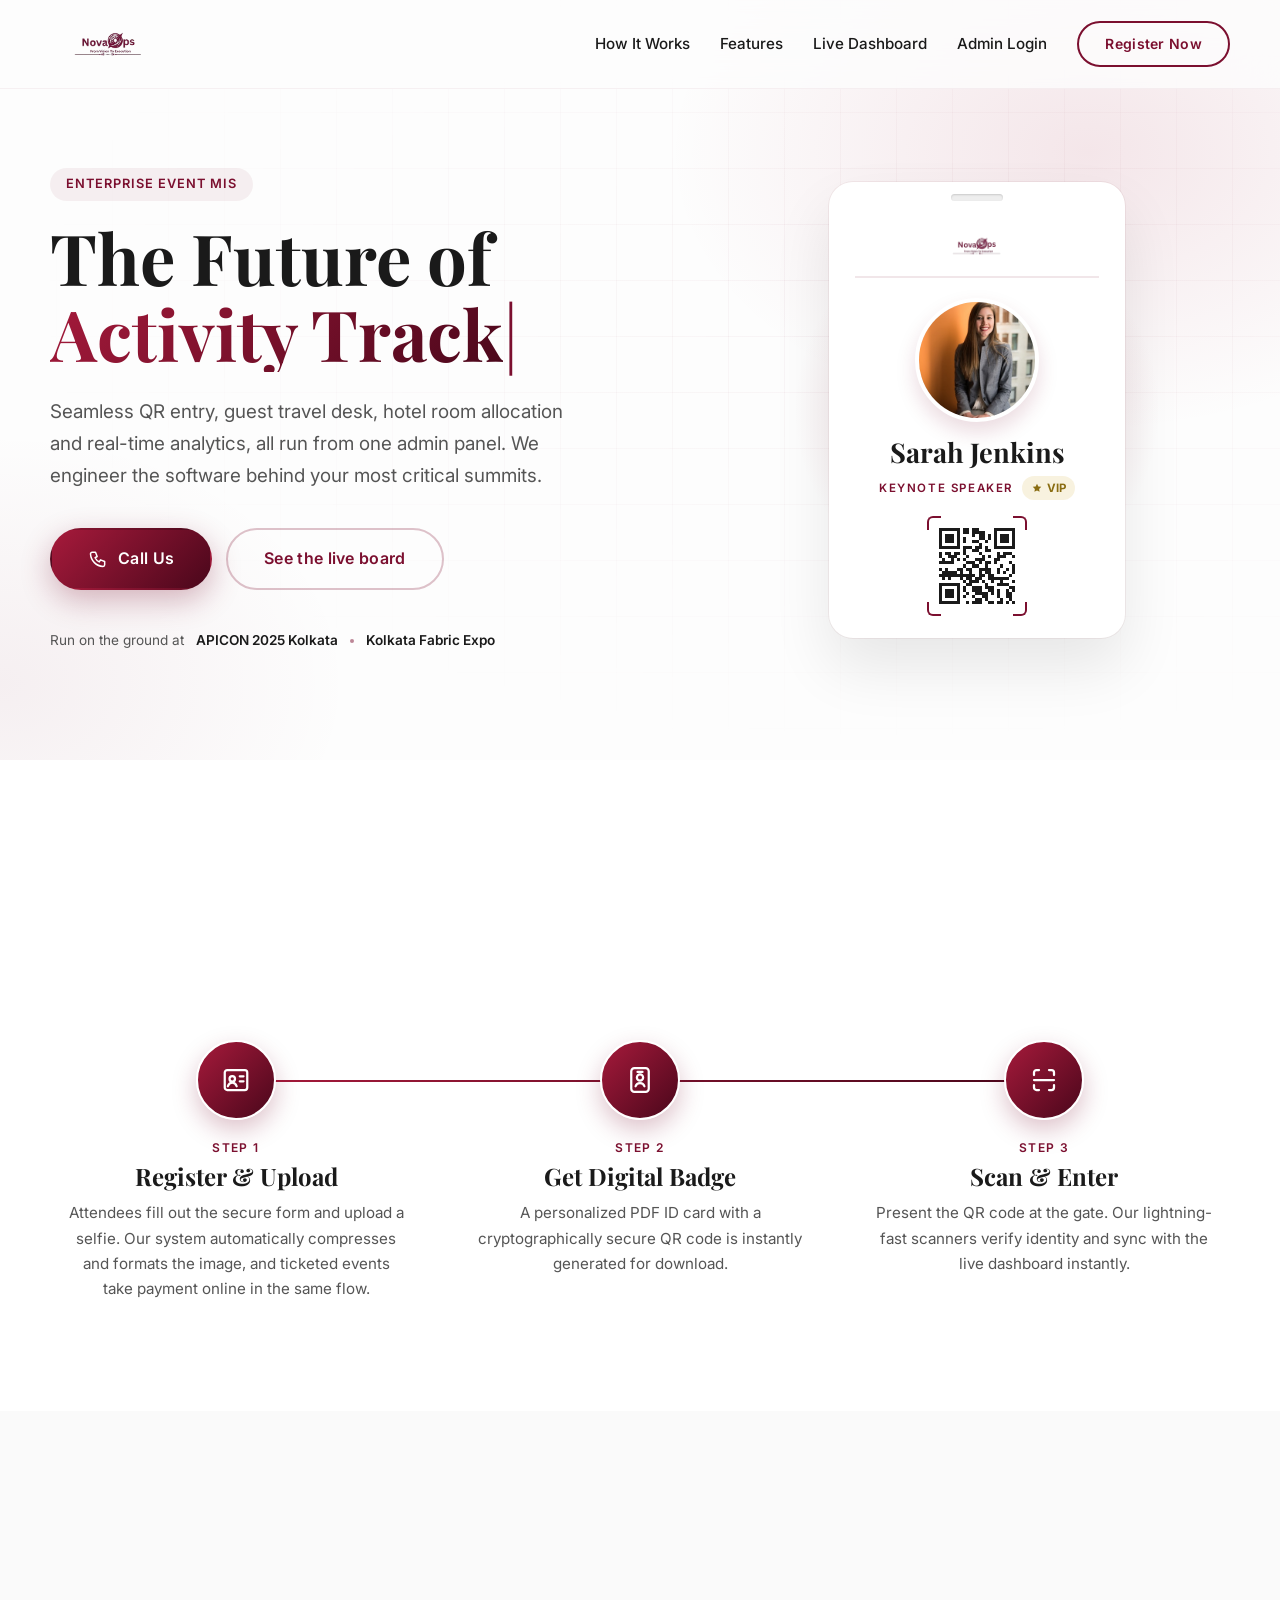
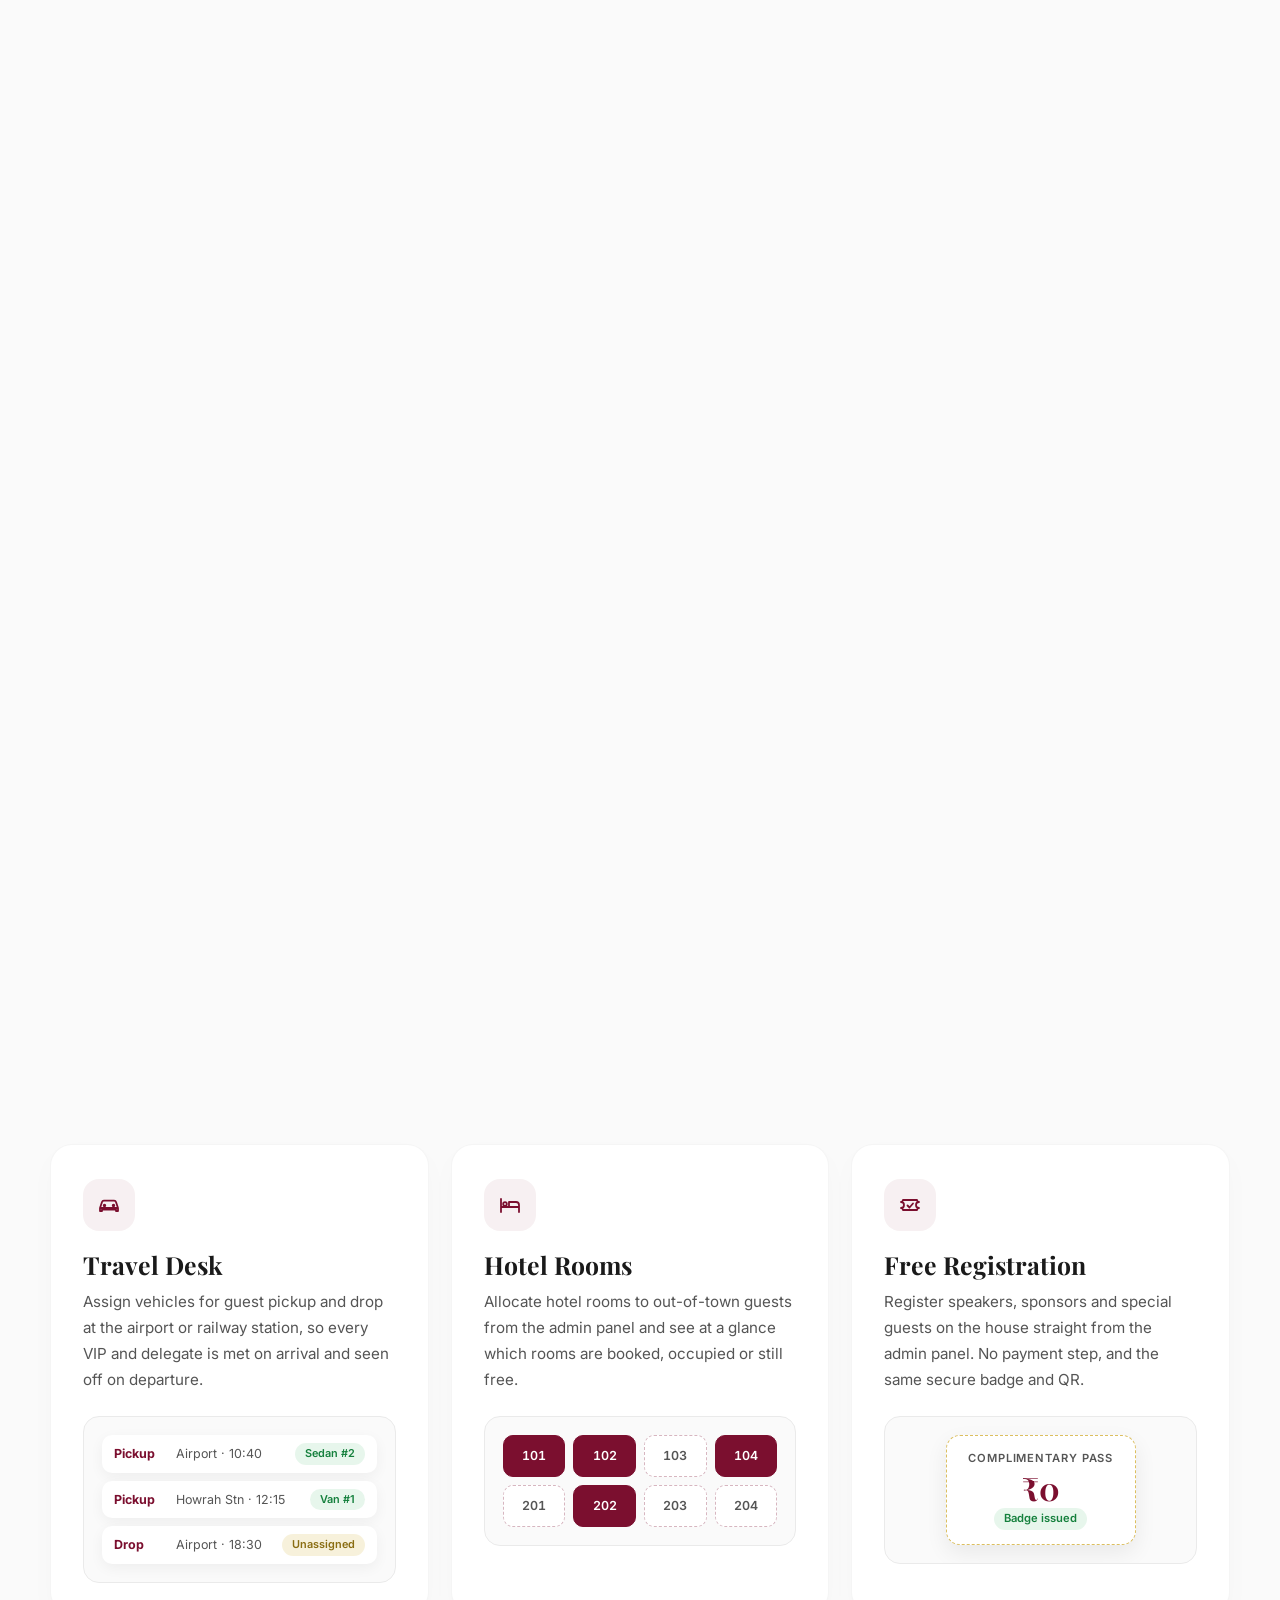
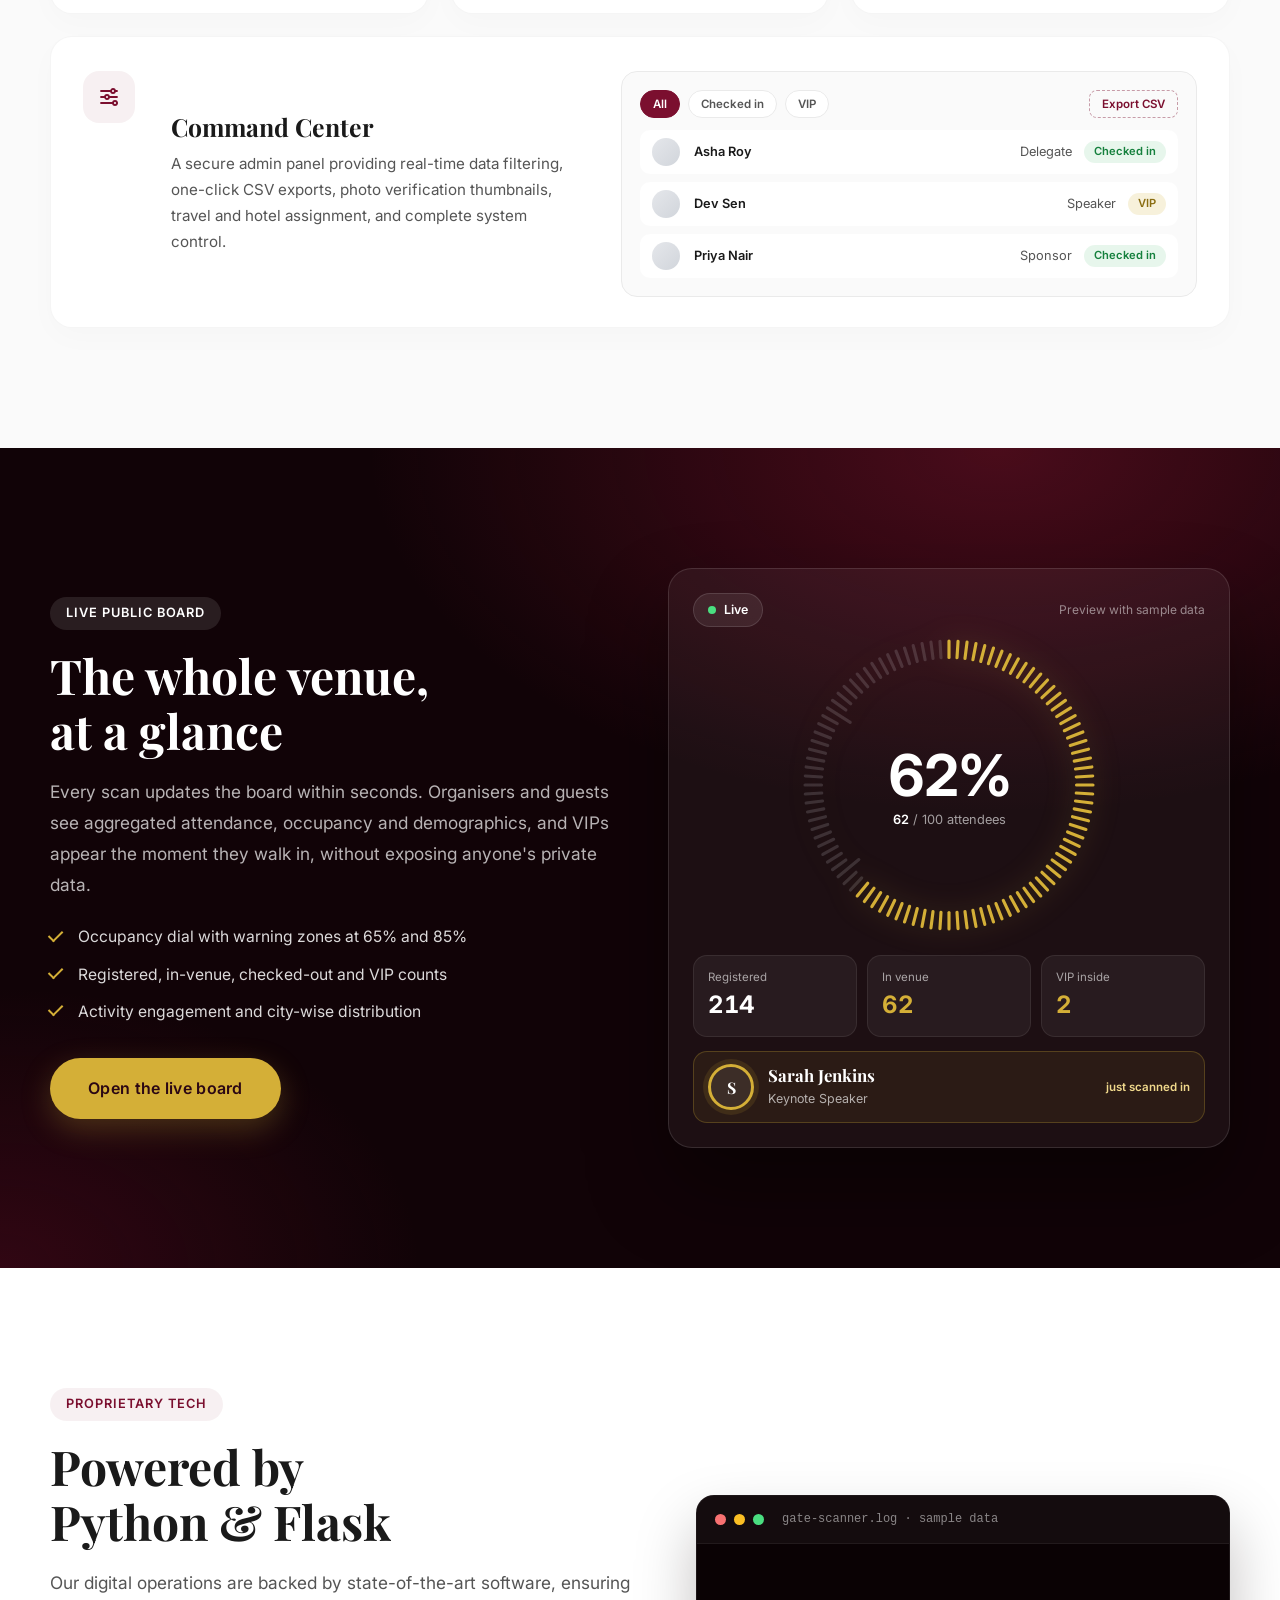
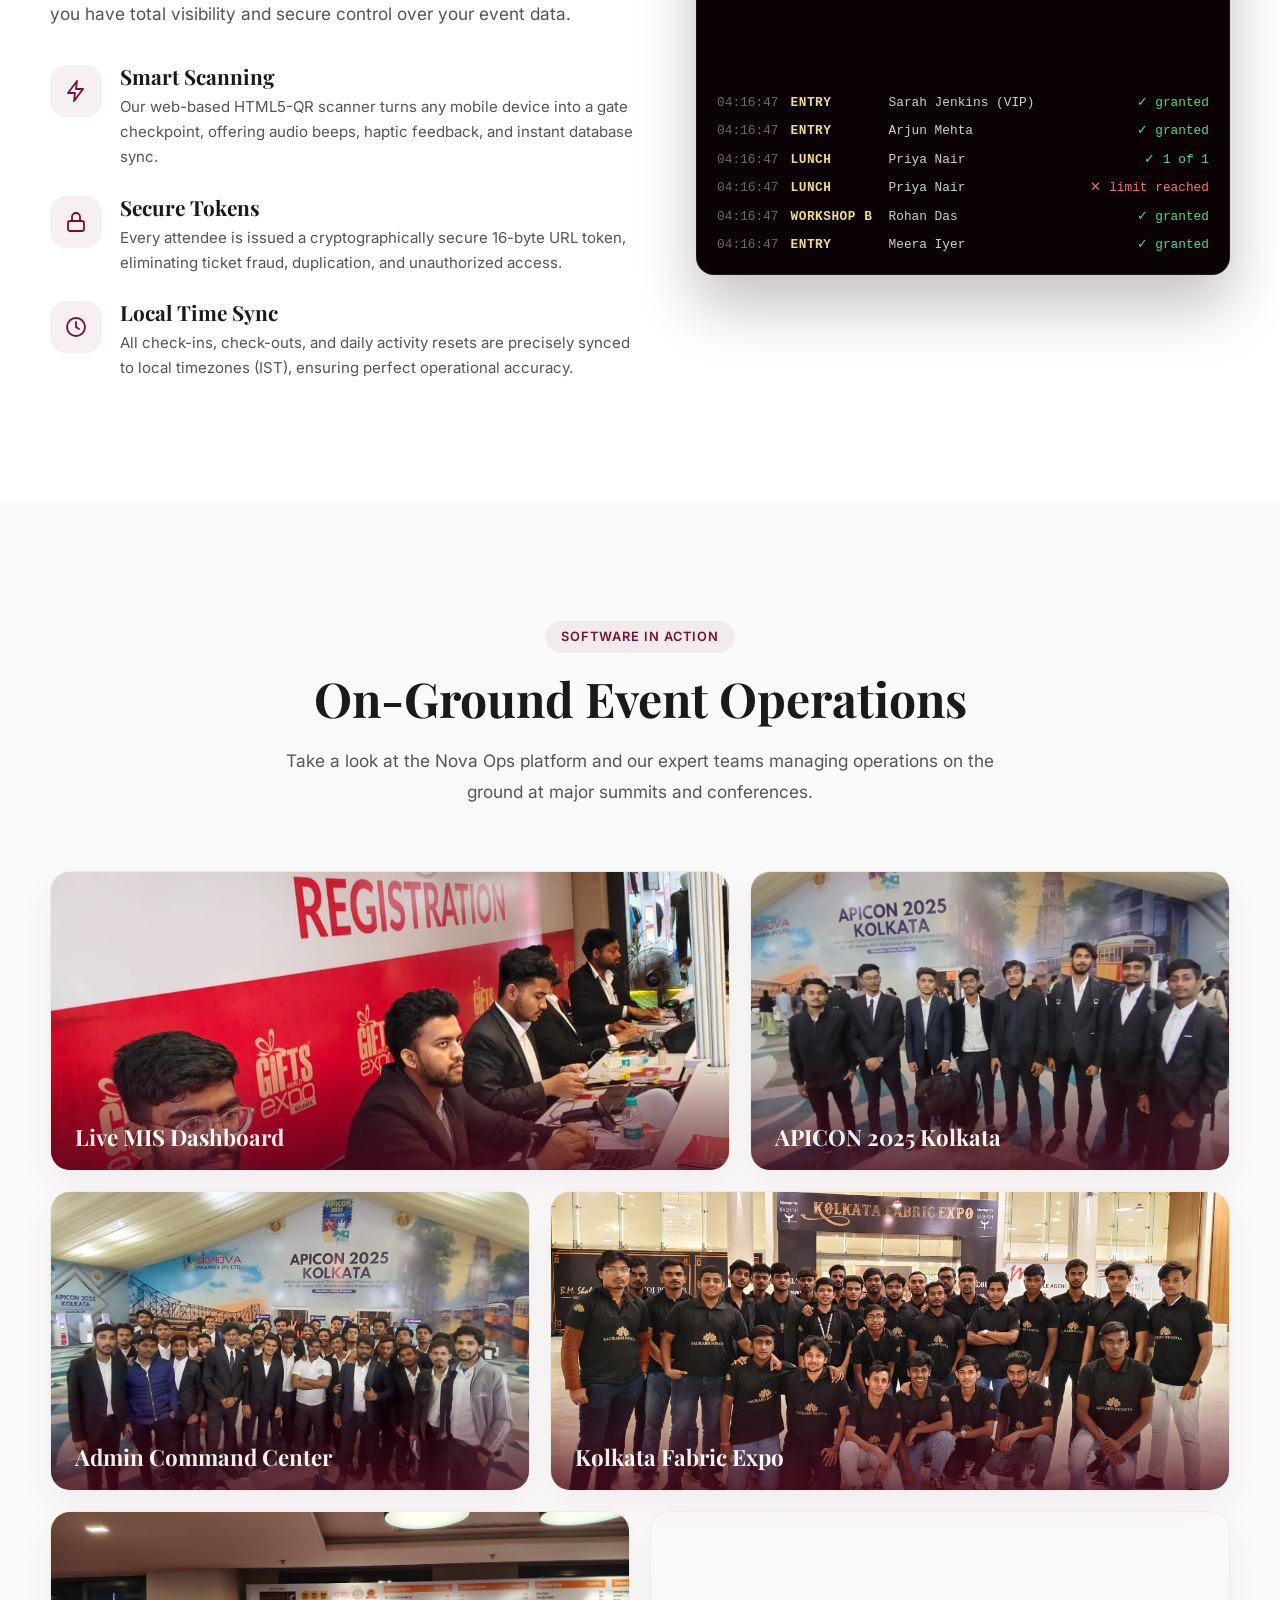
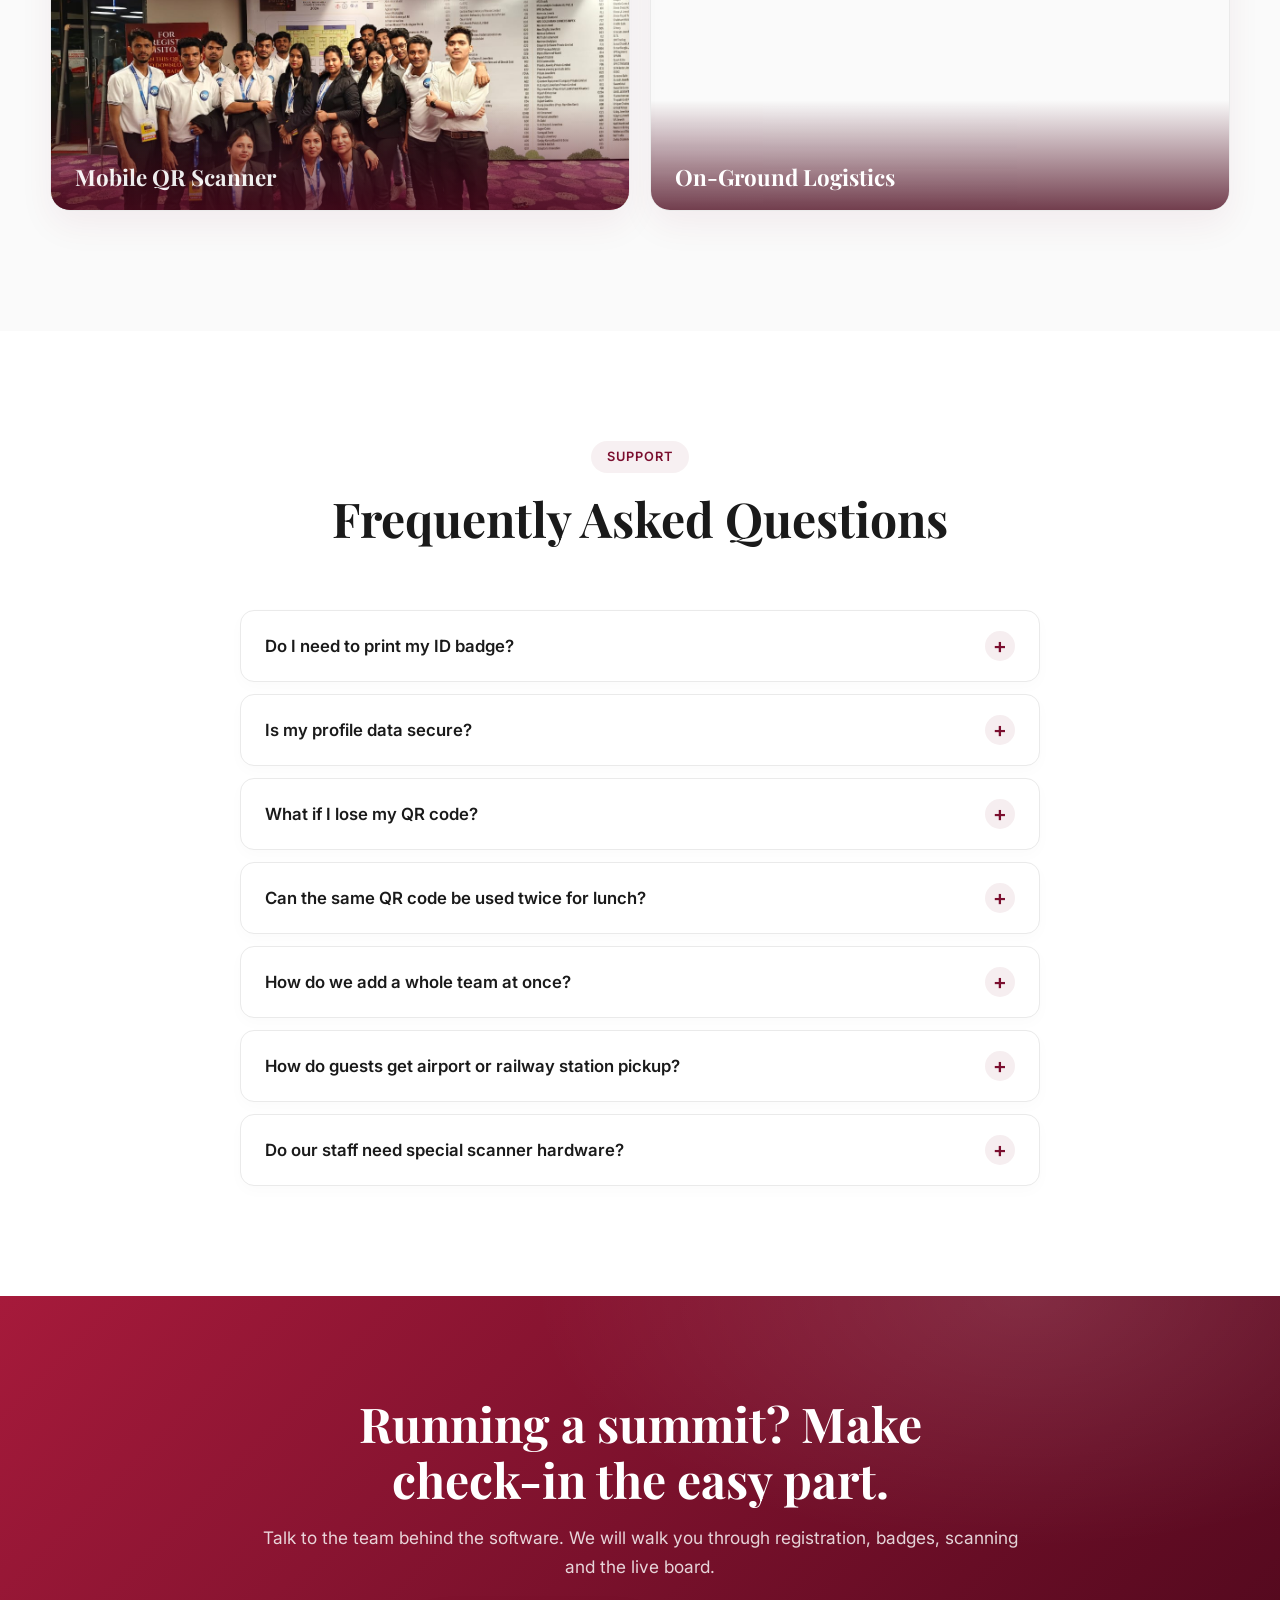
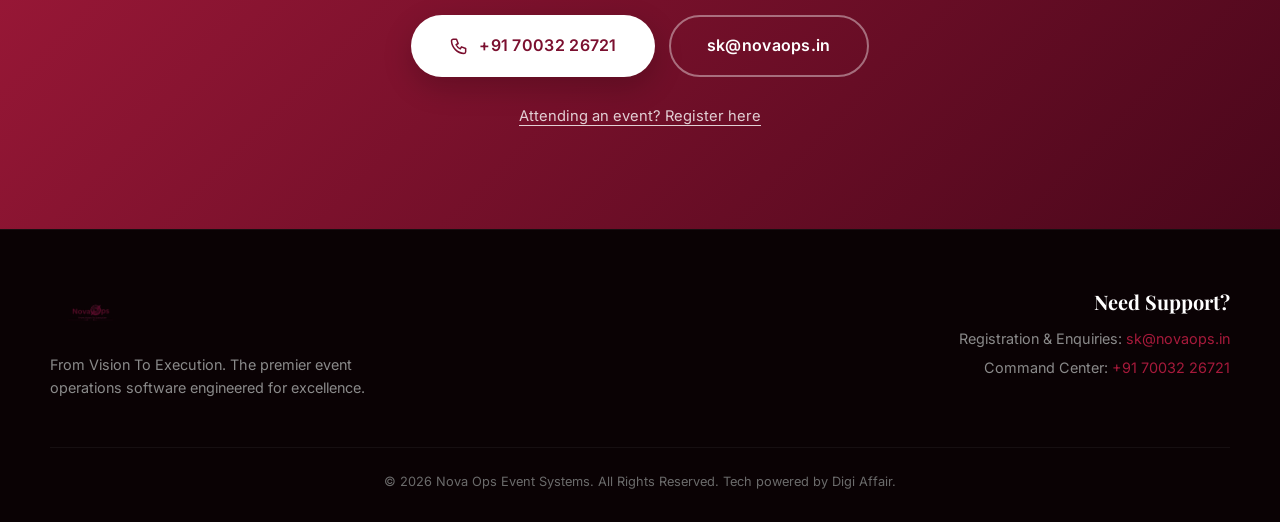
==== index.html @ 0230bcb5 "Update fmt.Println message from 'Hello' to 'Goodbye'" ====
<!DOCTYPE html>
<html lang="en-IN">
<head>
  <meta charset="UTF-8" />
  <meta name="viewport" content="width=device-width, initial-scale=1.0"/>
  <meta name="theme-color" content="#7b0f2f"/>

  <title>Nova Ops | Event Management Software &amp; QR Check-In, India</title>
  <meta name="description" content="Nova Ops is event management software with QR check-in, digital badges, travel desk, hotel room allocation and a live attendance dashboard. Built in Kolkata.">
  <meta name="keywords" content="event management software India, QR code check-in, event registration software, event MIS, event badge generator, event travel desk, hotel room allocation, Kolkata event technology">
  <meta name="author" content="Sk Alauddin">
  <meta name="robots" content="index, follow, max-image-preview:large, max-snippet:-1">
  <link rel="canonical" href="https://novaops.in/" />
  <link rel="alternate" hreflang="en-IN" href="https://novaops.in/" />
  <link rel="alternate" hreflang="x-default" href="https://novaops.in/" />

  <meta property="og:type" content="website">
  <meta property="og:url" content="https://novaops.in/">
  <meta property="og:title" content="Nova Ops | Event Management Software &amp; QR Check-In">
  <meta property="og:description" content="QR check-in, digital badges, travel desk, hotel rooming and a live attendance board, all from one admin panel.">
  <meta property="og:image" content="https://novaops.in/assets/novaops.jpg">
  <meta property="og:image:width" content="1000">
  <meta property="og:image:height" content="546">
  <meta property="og:image:alt" content="Nova Ops logo with the tagline From Vision To Execution">
  <meta property="og:site_name" content="Nova Ops">
  <meta property="og:locale" content="en_IN">
  <meta name="twitter:card" content="summary_large_image">
  <meta name="twitter:title" content="Nova Ops | Event Management Software &amp; QR Check-In">
  <meta name="twitter:description" content="QR check-in, digital badges, travel desk, hotel rooming and a live attendance board.">
  <meta name="twitter:image" content="https://novaops.in/assets/novaops.jpg">

  <script type="application/ld+json">
  {
    "@context": "https://schema.org",
    "@graph": [
      {
        "@type": "Organization",
        "@id": "https://novaops.in/#org",
        "name": "Nova Ops",
        "legalName": "Nova Ops Event Systems",
        "url": "https://novaops.in/",
        "logo": "https://novaops.in/assets/novaops.jpg",
        "email": "sk@novaops.in",
        "contactPoint": {
          "@type": "ContactPoint",
          "email": "sk@novaops.in",
          "telephone": "+91-70032-26721",
          "contactType": "customer support",
          "areaServed": "IN",
          "availableLanguage": [
            "en"
          ]
        },
        "address": {
          "@type": "PostalAddress",
          "addressLocality": "Kolkata",
          "addressRegion": "West Bengal",
          "addressCountry": "IN"
        },
        "parentOrganization": {
          "@type": "Organization",
          "name": "Digi Affair"
        }
      },
      {
        "@type": "WebSite",
        "@id": "https://novaops.in/#website",
        "url": "https://novaops.in/",
        "name": "Nova Ops",
        "inLanguage": "en-IN",
        "publisher": {
          "@id": "https://novaops.in/#org"
        }
      },
      {
        "@type": "SoftwareApplication",
        "name": "Nova Ops Event MIS",
        "operatingSystem": "Web Browser",
        "applicationCategory": "BusinessApplication",
        "url": "https://novaops.in/",
        "image": "https://novaops.in/assets/novaops.jpg",
        "publisher": {
          "@id": "https://novaops.in/#org"
        },
        "description": "Event management software with QR check-in, digital PDF badges, travel desk, hotel room allocation, free and paid registration, and a live attendance dashboard.",
        "featureList": [
          "QR code check-in and activity tracking",
          "Auto-generated PDF ID badges",
          "Travel desk for airport and railway station pickup and drop",
          "Hotel room allocation",
          "Free registration from the admin panel",
          "Bulk CSV attendee import",
          "Live public attendance dashboard",
          "VIP highlights"
        ]
      }
    ]
  }
  </script>

  <script type="application/ld+json">
  {
    "@context": "https://schema.org",
    "@type": "FAQPage",
    "mainEntity": [
      { "@type": "Question", "name": "Do I need to print my ID badge?", "acceptedAnswer": { "@type": "Answer", "text": "No, printing is not required. You can simply display the downloaded PDF or a screenshot of your QR code on your smartphone screen at the entry gates." } },
      { "@type": "Question", "name": "Is my profile data secure?", "acceptedAnswer": { "@type": "Answer", "text": "Your QR code is a secure 16-byte cryptographically generated token that contains no raw personal data, meaning your identity is safe even if someone screenshots your badge." } },
      { "@type": "Question", "name": "What if I lose my QR code?", "acceptedAnswer": { "@type": "Answer", "text": "Visit the Help Desk at the venue. Our staff can instantly look up your name or mobile number in the Nova Ops Command Center and re-issue your badge." } },
      { "@type": "Question", "name": "Can the same QR code be used twice for lunch?", "acceptedAnswer": { "@type": "Answer", "text": "Each activity has its own limit that organisers set, either per day or for the whole event, so a second lunch scan can be declined." } },
      { "@type": "Question", "name": "How do we add a whole team at once?", "acceptedAnswer": { "@type": "Answer", "text": "Admins upload a simple CSV file and profiles with access tokens are generated instantly for entire corporate teams." } },
      { "@type": "Question", "name": "How do guests get airport or railway station pickup?", "acceptedAnswer": { "@type": "Answer", "text": "Organisers assign a vehicle and pickup or drop slot to each guest from the Travel Desk in the admin panel, and hotel rooms are allocated from the same place." } },
      { "@type": "Question", "name": "Do our staff need special scanner hardware?", "acceptedAnswer": { "@type": "Answer", "text": "No. The web-based HTML5 QR scanner turns any mobile device into a gate checkpoint, with audio beeps, haptic feedback and instant database sync." } }
    ]
  }
  </script>

  <!-- Preloader: desktop only, once per session. Phones/tablets skip it so content paints immediately -->
  <script>try { if (sessionStorage.getItem('novaLoaded') || matchMedia('(max-width: 991px), (prefers-reduced-motion: reduce)').matches) document.documentElement.classList.add('no-loader'); } catch (e) {}</script>
  <noscript><style>.loader { display: none !important; }</style></noscript>

  <link rel="preload" as="image" href="novaops-logo.webp" type="image/webp">
  <link rel="preconnect" href="https://fonts.googleapis.com">
  <link rel="preconnect" href="https://fonts.gstatic.com" crossorigin>
  <link rel="stylesheet" href="https://fonts.googleapis.com/css2?family=Playfair+Display:wght@600;700&family=Inter:wght@400;500;600;700&display=swap" media="print" onload="this.media='all'">
  <noscript><link rel="stylesheet" href="https://fonts.googleapis.com/css2?family=Playfair+Display:wght@600;700&family=Inter:wght@400;500;600;700&display=swap"></noscript>
  <link rel="stylesheet" href="style.css">
</head>
<body>

  <!-- ============ PRELOADER ============ -->
  <div class="loader" id="loader" role="status" aria-live="polite" aria-label="Loading Nova Ops">
    <div class="loader-stage">
      <div class="loader-qr" aria-hidden="true">
        <span class="loader-ring"></span>
        <div class="loader-qr-art" data-qr data-seed="NovaOps2026" data-n="21"></div>
        <span class="corner tl"></span><span class="corner tr"></span><span class="corner bl"></span><span class="corner br"></span>
        <span class="l-beam"></span>
      </div>
      <div class="loader-title">
        <span class="l-nova">NOVA</span>
        <span class="l-ops" id="loaderStatus">INITIALISING</span>
      </div>
      <div class="loader-bar" aria-hidden="true"><i></i></div>
    </div>
  </div>

  <a class="skip-link" href="#main">Skip to content</a>

  <!-- ============ NAV ============ -->
  <nav class="nav" id="nav" aria-label="Main">
    <div class="container nav-inner">
      <a class="nav-logo" href="https://novaops.in/">
        <img src="novaops-logo.webp" alt="Nova Ops Official Logo" width="360" height="197" class="nav-logo-img" fetchpriority="high" decoding="async">
      </a>

      <div class="nav-desktop">
        <div class="nav-links">
          <a href="#how-it-works">How It Works</a>
          <a href="#features">Features</a>
          <a href="/live">Live Dashboard</a>
          <a href="/admin-login">Admin Login</a>
        </div>
        <a href="404.html" class="nav-btn">Register Now</a>
      </div>

      <button class="menu-btn" id="menuBtn" aria-label="Toggle menu" aria-expanded="false" aria-controls="mobileMenu">
        <span></span><span></span><span></span>
      </button>
    </div>
    <div class="progress" id="progress" aria-hidden="true"></div>
  </nav>

  <div class="mobile-menu" id="mobileMenu" aria-hidden="true">
    <div class="mobile-links">
      <a href="#how-it-works" class="mobile-link">How It Works</a>
      <a href="#features" class="mobile-link">Features</a>
      <a href="/live" class="mobile-link">Live Dashboard</a>
      <a href="/admin-login" class="mobile-link">Admin Login</a>
      <a href="/" class="btn btn-primary mobile-link">Register Now</a>
    </div>
  </div>

  <main id="main">

    <!-- ============ HERO ============ -->
    <section class="hero">
      <div class="container hero-grid">
        <div class="hero-copy">
          <span class="section-tag reveal">Enterprise Event MIS</span>
          <h1 class="hero-h1 reveal" style="--d:80ms">
            <span class="visually-hidden">Nova Ops: The Future of Event Management and QR Ticketing. Activity tracking, VIP logistics, travel desk, hotel rooming, secure QR entry and live MIS analytics.</span>
            <span aria-hidden="true">The Future of<br>
              <span class="typewriter-text" id="typewriter"></span><span class="cursor-blink">|</span>
            </span>
          </h1>
          <p class="hero-p reveal" style="--d:160ms">
            Seamless QR entry, guest travel desk, hotel room allocation and real-time analytics,
            all run from one admin panel. We engineer the software behind your most critical summits.
          </p>
          <div class="hero-cta reveal" style="--d:240ms">
            <a href="tel:+917003226721" class="btn btn-primary">
              <svg class="ic" viewBox="0 0 24 24" aria-hidden="true"><path d="M5 4h4l2 5-2.5 1.5a11 11 0 005 5L15 13l5 2v4a2 2 0 01-2 2A16 16 0 013 6a2 2 0 012-2z"/></svg>
              Call Us
            </a>
            <a href="/live" class="btn btn-ghost">See the live board</a>
          </div>
          <p class="proof reveal" style="--d:320ms">
            <span>Run on the ground at</span>
            <strong>APICON 2025 Kolkata</strong>
            <i aria-hidden="true"></i>
            <strong>Kolkata Fabric Expo</strong>
          </p>
        </div>

        <!-- One badge, scanned three different ways -->
        <div class="scene reveal" id="scene" style="--d:200ms" role="img"
             aria-label="Animated demo: a Nova Ops digital badge has its QR code scanned at the gate, at lunch and at a workshop. Each scan is accepted or declined based on the organiser's limits.">
          <div class="scene-glow" aria-hidden="true"></div>
          <div class="badge-float" aria-hidden="true">
            <div class="badge" id="heroBadge">
              <span class="slot"></span>
              <div class="b-logo"><img src="novaops-logo.webp" alt="" width="360" height="197" decoding="async"></div>
              <div class="b-photo"><img src="assets/idcasd.jpg" alt="" width="140" height="140" decoding="async"></div>
              <div class="b-name">Sarah Jenkins</div>
              <div class="b-role">
                <span>Keynote Speaker</span>
                <span class="vip-tag"><svg class="ic" viewBox="0 0 24 24"><path d="M12 3.5l2.6 5.3 5.9.9-4.3 4.1 1 5.8L12 16.9 6.8 19.6l1-5.8L3.5 9.7l5.9-.9z"/></svg>VIP</span>
              </div>
              <div class="qr" id="heroQr">
                <div class="qr-art" data-qr data-seed="NovaOpsVIP"></div>
                <span class="corner tl"></span><span class="corner tr"></span><span class="corner bl"></span><span class="corner br"></span>
                <span class="beam"></span>
              </div>
            </div>
            <div class="result" id="scanResult"></div>
          </div>
        </div>
      </div>
    </section>

    <!-- ============ HOW IT WORKS ============ -->
    <section class="how" id="how-it-works">
      <div class="container text-center">
        <span class="section-tag reveal">The Attendee Journey</span>
        <h2 class="sec-title reveal" style="--d:80ms">Event Registration &amp; QR Check-In Process</h2>

        <div class="journey" id="journey">
          <div class="jline" aria-hidden="true"><i></i></div>

          <article class="jstep">
            <div class="jn">
              <svg class="ic" viewBox="0 0 24 24" aria-hidden="true"><rect x="3" y="4" width="18" height="16" rx="2"/><circle cx="9" cy="11" r="2.2"/><path d="M5.5 17c.6-2 2-3 3.5-3s2.9 1 3.5 3M15 9h3M15 13h3"/></svg>
            </div>
            <span class="jlabel">Step 1</span>
            <h3 class="jtitle">Register &amp; Upload</h3>
            <p class="jdesc">Attendees fill out the secure form and upload a selfie. Our system automatically compresses and formats the image, and ticketed events take payment online in the same flow.</p>
          </article>

          <article class="jstep">
            <div class="jn">
              <svg class="ic" viewBox="0 0 24 24" aria-hidden="true"><rect x="5" y="2.5" width="14" height="19" rx="2.5"/><circle cx="12" cy="10" r="2.5"/><path d="M8.5 17c.5-1.7 1.8-2.5 3.5-2.5s3 .8 3.5 2.5M10 5.5h4"/></svg>
            </div>
            <span class="jlabel">Step 2</span>
            <h3 class="jtitle">Get Digital Badge</h3>
            <p class="jdesc">A personalized PDF ID card with a cryptographically secure QR code is instantly generated for download.</p>
          </article>

          <article class="jstep">
            <div class="jn">
              <svg class="ic" viewBox="0 0 24 24" aria-hidden="true"><path d="M4 8V6a2 2 0 012-2h2M16 4h2a2 2 0 012 2v2M20 16v2a2 2 0 01-2 2h-2M8 20H6a2 2 0 01-2-2v-2M4 12h16"/></svg>
            </div>
            <span class="jlabel">Step 3</span>
            <h3 class="jtitle">Scan &amp; Enter</h3>
            <p class="jdesc">Present the QR code at the gate. Our lightning-fast scanners verify identity and sync with the live dashboard instantly.</p>
          </article>
        </div>
      </div>
    </section>

    <!-- ============ FEATURES (bento) ============ -->
    <section class="features" id="features">
      <div class="container">
        <div class="sec-head reveal">
          <span class="section-tag">System Capabilities</span>
          <h2 class="sec-title">Complete Event MIS Software Features</h2>
          <p class="sec-desc">
            Nova Ops is a complete end-to-end Management Information System. From bulk attendee uploads and complimentary registrations to airport pickups, hotel rooms and dynamic meal tracking, our software handles every operational layer with absolute precision.
          </p>
        </div>

        <div class="bento">

          <article class="card b-badge reveal">
            <div class="card-ic"><svg class="ic" viewBox="0 0 24 24" aria-hidden="true"><path d="M4 8h3l1.5-2h7L17 8h3a1 1 0 011 1v9a1 1 0 01-1 1H4a1 1 0 01-1-1V9a1 1 0 011-1z"/><circle cx="12" cy="13" r="3.5"/></svg></div>
            <h3>Auto PDF Badges</h3>
            <p>Users upload a photo and our system automatically crops it, formats it, and generates a personalized, downloadable PDF ID card with a secure QR code.</p>
            <div class="viz" aria-hidden="true">
              <div class="mini-badge">
                <div class="mb-av"></div>
                <div class="mb-lines"><i></i><i class="s"></i></div>
                <div class="mb-qr" data-qr data-seed="badge-demo" data-n="17"></div>
              </div>
            </div>
          </article>

          <article class="card b-track reveal" style="--d:80ms">
            <div class="card-ic"><svg class="ic" viewBox="0 0 24 24" aria-hidden="true"><path d="M2 9a3 3 0 000 6v3a1 1 0 001 1h18a1 1 0 001-1v-3a3 3 0 010-6V6a1 1 0 00-1-1H3a1 1 0 00-1 1z"/><path d="M13 5v2M13 11v2M13 17v2"/></svg></div>
            <h3>Dynamic Tracking</h3>
            <p>Go beyond the front gate. Scan QR codes for specific activities like Lunch, Dinner, or Workshops with customizable daily or event-long limits.</p>
            <div class="viz meters" aria-hidden="true">
              <div class="meter"><span>Lunch</span><div class="mtrack"><i class="mfill" style="--w:100%"></i></div><b>1 / 1</b></div>
              <div class="meter"><span>Dinner</span><div class="mtrack"><i class="mfill" style="--w:0%"></i></div><b>0 / 1</b></div>
              <div class="meter"><span>Workshop</span><div class="mtrack"><i class="mfill" style="--w:66%"></i></div><b>2 / 3</b></div>
            </div>
          </article>

          <article class="card b-vip reveal">
            <div class="card-ic"><svg class="ic" viewBox="0 0 24 24" aria-hidden="true"><path d="M12 3.5l2.6 5.3 5.9.9-4.3 4.1 1 5.8L12 16.9 6.8 19.6l1-5.8L3.5 9.7l5.9-.9z"/></svg></div>
            <h3>VIP Highlights</h3>
            <p>Mark speakers and special guests in the admin panel. The second they scan in, their profile instantly appears on the public live dashboard.</p>
            <div class="viz" aria-hidden="true">
              <div class="vipv"><div class="vip-av">S</div><div><b>Sarah Jenkins</b><span class="now">Now inside</span></div></div>
            </div>
          </article>

          <article class="card b-board reveal" style="--d:80ms">
            <div class="card-ic"><svg class="ic" viewBox="0 0 24 24" aria-hidden="true"><path d="M4 20V10M10 20V4M16 20v-7M22 20H2"/></svg></div>
            <h3>Live Public Board</h3>
            <p>A beautiful, auto-refreshing public dashboard displaying aggregated attendance stats, demographic charts, and event resources without compromising privacy.</p>
            <div class="viz bars" aria-hidden="true">
              <i style="--h:38%"></i><i style="--h:62%"></i><i style="--h:48%"></i><i style="--h:82%"></i><i style="--h:68%"></i><i style="--h:94%"></i>
            </div>
          </article>

          <article class="card b-csv reveal" style="--d:160ms">
            <div class="card-ic"><svg class="ic" viewBox="0 0 24 24" aria-hidden="true"><path d="M12 3v12M7 10l5 5 5-5M4 20h16"/></svg></div>
            <h3>Bulk CSV Import</h3>
            <p>Register hundreds of attendees in seconds. Admins can upload a simple CSV file to instantly generate profiles and access tokens for entire corporate teams.</p>
            <div class="viz csv" aria-hidden="true">
              <code>name,email,type<br>Asha Roy,asha@…,Delegate<br>Dev Sen,dev@…,Speaker</code>
              <svg class="ic" viewBox="0 0 24 24"><path d="M5 12h14M13 6l6 6-6 6"/></svg>
              <div class="csv-out"><b data-count="300">0</b><span>profiles created</span></div>
            </div>
          </article>

          <article class="card b-travel reveal">
            <div class="card-ic"><svg class="ic" viewBox="0 0 24 24" aria-hidden="true"><path d="M3 15l2-6a2 2 0 012-1.4h10A2 2 0 0119 9l2 6M3 15v3h2v-1.5h14V18h2v-3M3 15h18"/><circle cx="7.5" cy="12.5" r=".8"/><circle cx="16.5" cy="12.5" r=".8"/></svg></div>
            <h3>Travel Desk</h3>
            <p>Assign vehicles for guest pickup and drop at the airport or railway station, so every VIP and delegate is met on arrival and seen off on departure.</p>
            <div class="viz trips" aria-hidden="true">
              <div class="trip"><b>Pickup</b><span>Airport &middot; 10:40</span><s>Sedan #2</s></div>
              <div class="trip"><b>Pickup</b><span>Howrah Stn &middot; 12:15</span><s>Van #1</s></div>
              <div class="trip"><b>Drop</b><span>Airport &middot; 18:30</span><s class="pend">Unassigned</s></div>
            </div>
          </article>

          <article class="card b-hotel reveal" style="--d:80ms">
            <div class="card-ic"><svg class="ic" viewBox="0 0 24 24" aria-hidden="true"><path d="M3 19V6M3 14h18v5M21 14v-2a3 3 0 00-3-3h-7v5"/><circle cx="7" cy="11" r="1.8"/></svg></div>
            <h3>Hotel Rooms</h3>
            <p>Allocate hotel rooms to out-of-town guests from the admin panel and see at a glance which rooms are booked, occupied or still free.</p>
            <div class="viz rooms" aria-hidden="true">
              <span class="rm full">101</span><span class="rm full">102</span><span class="rm">103</span><span class="rm full">104</span>
              <span class="rm">201</span><span class="rm full">202</span><span class="rm">203</span><span class="rm">204</span>
            </div>
          </article>

          <article class="card b-free reveal" style="--d:160ms">
            <div class="card-ic"><svg class="ic" viewBox="0 0 24 24" aria-hidden="true"><path d="M3 9a2 2 0 002-2h14a2 2 0 002 2v0a2 2 0 000 6v0a2 2 0 00-2 2H5a2 2 0 00-2-2v0a2 2 0 000-6z"/><path d="M9.5 12.5l2 2 3.5-4"/></svg></div>
            <h3>Free Registration</h3>
            <p>Register speakers, sponsors and special guests on the house straight from the admin panel. No payment step, and the same secure badge and QR.</p>
            <div class="viz" aria-hidden="true">
              <div class="free-pass"><span>Complimentary pass</span><b>&#8377;0</b><s>Badge issued</s></div>
            </div>
          </article>

          <article class="card b-admin reveal">
            <div class="card-ic"><svg class="ic" viewBox="0 0 24 24" aria-hidden="true"><path d="M4 6h10M18 6h2M4 12h4M12 12h8M4 18h12M20 18h0"/><circle cx="16" cy="6" r="2"/><circle cx="10" cy="12" r="2"/><circle cx="18" cy="18" r="2"/></svg></div>
            <div class="admin-copy">
              <h3>Command Center</h3>
              <p>A secure admin panel providing real-time data filtering, one-click CSV exports, photo verification thumbnails, travel and hotel assignment, and complete system control.</p>
            </div>
            <div class="viz admin" aria-hidden="true">
              <div class="chips"><span class="on">All</span><span>Checked in</span><span>VIP</span><em>Export CSV</em></div>
              <div class="row"><i class="th"></i><b>Asha Roy</b><span>Delegate</span><s>Checked in</s></div>
              <div class="row"><i class="th"></i><b>Dev Sen</b><span>Speaker</span><s class="vip">VIP</s></div>
              <div class="row"><i class="th"></i><b>Priya Nair</b><span>Sponsor</span><s>Checked in</s></div>
            </div>
          </article>

        </div>
      </div>
    </section>

    <!-- ============ LIVE BOARD (night) ============ -->
    <section class="live" id="live-board">
      <div class="container live-grid">
        <div class="live-copy">
          <span class="section-tag tag-dark reveal">Live Public Board</span>
          <h2 class="sec-title reveal" style="--d:80ms">The whole venue, at a glance</h2>
          <p class="sec-desc reveal" style="--d:140ms">
            Every scan updates the board within seconds. Organisers and guests see aggregated attendance, occupancy and demographics, and VIPs appear the moment they walk in, without exposing anyone's private data.
          </p>
          <ul class="live-points reveal" style="--d:200ms">
            <li>Occupancy dial with warning zones at 65% and 85%</li>
            <li>Registered, in-venue, checked-out and VIP counts</li>
            <li>Activity engagement and city-wise distribution</li>
          </ul>
          <a href="/live" class="btn btn-gold reveal" style="--d:260ms">Open the live board</a>
        </div>

        <div class="mock reveal" id="boardMock" style="--d:120ms" role="img" aria-label="Preview of the Nova Ops live board with sample data: an occupancy dial, attendance counters and a VIP spotlight.">
          <div class="mock-head" aria-hidden="true">
            <span class="live-chip"><i class="pulse"></i>Live</span>
            <span class="mock-note">Preview with sample data</span>
          </div>
          <div class="mock-dial" aria-hidden="true">
            <svg viewBox="0 0 200 200" id="mockDial"></svg>
            <div class="mock-center"><b id="mockPct">0%</b><span><em id="mockIn">0</em> / 100 attendees</span></div>
          </div>
          <div class="mock-kpis" aria-hidden="true">
            <div><span>Registered</span><b id="mockReg">0</b></div>
            <div><span>In venue</span><b id="mockIn2">0</b></div>
            <div><span>VIP inside</span><b id="mockVip">0</b></div>
          </div>
          <div class="mock-spot" aria-hidden="true">
            <div class="vip-av" id="mockAv">S</div>
            <div><b id="mockName">Sarah Jenkins</b><span id="mockRole">Keynote Speaker</span></div>
            <em>just scanned in</em>
          </div>
        </div>
      </div>
    </section>

    <!-- ============ TECHNOLOGY ============ -->
    <section class="tech" id="technology">
      <div class="container tech-grid">
        <div class="tech-copy">
          <span class="section-tag reveal">Proprietary Tech</span>
          <h2 class="sec-title reveal" style="--d:80ms">Powered by Python &amp; Flask</h2>
          <p class="sec-desc reveal" style="--d:140ms">Our digital operations are backed by state-of-the-art software, ensuring you have total visibility and secure control over your event data.</p>

          <div class="tech-rows">
            <div class="trow reveal">
              <div class="card-ic"><svg class="ic" viewBox="0 0 24 24" aria-hidden="true"><path d="M13 2L4 14h7l-1 8 9-12h-7z"/></svg></div>
              <div><h3>Smart Scanning</h3><p>Our web-based HTML5-QR scanner turns any mobile device into a gate checkpoint, offering audio beeps, haptic feedback, and instant database sync.</p></div>
            </div>
            <div class="trow reveal" style="--d:80ms">
              <div class="card-ic"><svg class="ic" viewBox="0 0 24 24" aria-hidden="true"><rect x="4" y="11" width="16" height="10" rx="2"/><path d="M8 11V7a4 4 0 018 0v4"/></svg></div>
              <div><h3>Secure Tokens</h3><p>Every attendee is issued a cryptographically secure 16-byte URL token, eliminating ticket fraud, duplication, and unauthorized access.</p></div>
            </div>
            <div class="trow reveal" style="--d:160ms">
              <div class="card-ic"><svg class="ic" viewBox="0 0 24 24" aria-hidden="true"><circle cx="12" cy="12" r="9"/><path d="M12 7v5l3 2"/></svg></div>
              <div><h3>Local Time Sync</h3><p>All check-ins, check-outs, and daily activity resets are precisely synced to local timezones (IST), ensuring perfect operational accuracy.</p></div>
            </div>
          </div>
        </div>

        <div class="terminal reveal" style="--d:120ms" aria-hidden="true">
          <div class="t-bar"><i></i><i></i><i></i><span>gate-scanner.log &middot; sample data</span></div>
          <div class="t-body" id="scanLog"></div>
        </div>
      </div>
    </section>

    <!-- ============ GALLERY ============ -->
    <section class="gallery" id="gallery">
      <div class="container">
        <div class="sec-head reveal">
          <span class="section-tag">Software in Action</span>
          <h2 class="sec-title">On-Ground Event Operations</h2>
          <p class="sec-desc">Take a look at the Nova Ops platform and our expert teams managing operations on the ground at major summits and conferences.</p>
        </div>

        <div class="gallery-grid">
          <figure class="g g1 reveal">
            <button type="button" class="g-btn" aria-label="Enlarge: Live MIS Dashboard">
              <img src="assets/ui-dashboard.jpg" onerror="this.onerror=null;this.src='assets/5.jpeg'" alt="Nova Ops Live MIS Dashboard interface showing real-time event analytics" width="400" height="320" loading="lazy" decoding="async">
            </button>
            <figcaption>Live MIS Dashboard</figcaption>
          </figure>
          <figure class="g g2 reveal" style="--d:80ms">
            <button type="button" class="g-btn" aria-label="Enlarge: APICON 2025 Kolkata">
              <img src="assets/2.jpeg" alt="Nova Ops team managing event entry at APICON 2025 in Kolkata" width="400" height="320" loading="lazy" decoding="async">
            </button>
            <figcaption>APICON 2025 Kolkata</figcaption>
          </figure>
          <figure class="g g3 reveal">
            <button type="button" class="g-btn" aria-label="Enlarge: Admin Command Center">
              <img src="assets/ui-admin.jpg" onerror="this.onerror=null;this.src='assets/6.jpeg'" alt="Event operations admin command center for attendee tracking" width="400" height="320" loading="lazy" decoding="async">
            </button>
            <figcaption>Admin Command Center</figcaption>
          </figure>
          <figure class="g g4 reveal" style="--d:80ms">
            <button type="button" class="g-btn" aria-label="Enlarge: Kolkata Fabric Expo">
              <img src="assets/4.jpeg" alt="Event logistics and QR ticketing at the Kolkata Fabric Expo" width="400" height="320" loading="lazy" decoding="async">
            </button>
            <figcaption>Kolkata Fabric Expo</figcaption>
          </figure>
          <figure class="g g5 reveal">
            <button type="button" class="g-btn" aria-label="Enlarge: Mobile QR Scanner">
              <img src="assets/ui-scanner.jpg" onerror="this.onerror=null;this.src='assets/1.jpeg'" alt="Mobile QR Scanner app used for fast event check-ins" width="400" height="320" loading="lazy" decoding="async">
            </button>
            <figcaption>Mobile QR Scanner</figcaption>
          </figure>
          <figure class="g g6 reveal" style="--d:80ms">
            <button type="button" class="g-btn" aria-label="Enlarge: On-Ground Logistics">
              <img src="assets/3.jpeg" alt="Event logistics and ground operations management" width="400" height="320" loading="lazy" decoding="async">
            </button>
            <figcaption>On-Ground Logistics</figcaption>
          </figure>
        </div>
      </div>
    </section>

    <!-- ============ FAQ ============ -->
    <section class="faq" id="faq">
      <div class="container faq-wrap">
        <div class="sec-head reveal">
          <span class="section-tag">Support</span>
          <h2 class="sec-title">Frequently Asked Questions</h2>
        </div>

        <div class="faq-list reveal" style="--d:80ms">
          <details name="faq">
            <summary>Do I need to print my ID badge?</summary>
            <div class="faq-a"><p>No, printing is not required. You can simply display the downloaded PDF or a screenshot of your QR code on your smartphone screen at the entry gates.</p></div>
          </details>
          <details name="faq">
            <summary>Is my profile data secure?</summary>
            <div class="faq-a"><p>Absolutely. Our system uses localized, encrypted databases. Your QR code is a secure 16-byte cryptographically generated token that contains no raw personal data, meaning your identity is safe even if someone screenshots your badge.</p></div>
          </details>
          <details name="faq">
            <summary>What if I lose my QR code?</summary>
            <div class="faq-a"><p>Don't worry! Visit the Help Desk at the venue. Our staff can instantly look up your name or mobile number in the Nova Ops Command Center and re-issue your badge.</p></div>
          </details>
          <details name="faq">
            <summary>Can the same QR code be used twice for lunch?</summary>
            <div class="faq-a"><p>Each activity has its own limit that organisers set, either per day or for the whole event, so a second lunch scan can be declined.</p></div>
          </details>
          <details name="faq">
            <summary>How do we add a whole team at once?</summary>
            <div class="faq-a"><p>Admins upload a simple CSV file and profiles with access tokens are generated instantly for entire corporate teams.</p></div>
          </details>
          <details name="faq">
            <summary>How do guests get airport or railway station pickup?</summary>
            <div class="faq-a"><p>Organisers assign a vehicle and pickup or drop slot to each guest from the Travel Desk in the admin panel, and hotel rooms are allocated from the same place.</p></div>
          </details>
          <details name="faq">
            <summary>Do our staff need special scanner hardware?</summary>
            <div class="faq-a"><p>No. The web-based HTML5 QR scanner turns any mobile device into a gate checkpoint, with audio beeps, haptic feedback and instant database sync.</p></div>
          </details>
        </div>
      </div>
    </section>

    <!-- ============ CTA ============ -->
    <section class="cta">
      <div class="container cta-inner reveal">
        <h2>Running a summit? Make check-in the easy part.</h2>
        <p>Talk to the team behind the software. We will walk you through registration, badges, scanning and the live board.</p>
        <div class="cta-actions">
          <a href="tel:+917003226721" class="btn btn-light">
            <svg class="ic" viewBox="0 0 24 24" aria-hidden="true"><path d="M5 4h4l2 5-2.5 1.5a11 11 0 005 5L15 13l5 2v4a2 2 0 01-2 2A16 16 0 013 6a2 2 0 012-2z"/></svg>
            +91 70032 26721
          </a>
          <a href="mailto:sk@novaops.in" class="btn btn-outline-light">sk@novaops.in</a>
        </div>
        <a class="cta-link" href="/">Attending an event? Register here</a>
      </div>
    </section>

  </main>

  <!-- ============ FOOTER ============ -->
  <footer class="footer">
    <div class="container">
      <div class="footer-grid">
        <div>
          <img src="novaops-logo.webp" alt="Nova Ops Logo" width="360" height="197" class="footer-logo" loading="lazy" decoding="async">
          <p class="footer-tag">From Vision To Execution. The premier event operations software engineered for excellence.</p>
        </div>
        <div class="footer-support">
          <h2>Need Support?</h2>
          <p>Registration &amp; Enquiries: <a href="mailto:sk@novaops.in">sk@novaops.in</a></p>
          <p>Command Center: <a href="tel:+917003226721">+91 70032 26721</a></p>
        </div>
      </div>
      <div class="footer-bottom">
        <p>&copy; 2026 Nova Ops Event Systems. All Rights Reserved. Tech powered by Digi Affair.</p>
      </div>
    </div>
  </footer>

  <!-- Gallery lightbox -->
  <dialog class="lightbox" id="lightbox" aria-label="Enlarged photo">
    <button type="button" class="lb-close" id="lbClose" aria-label="Close">
      <svg class="ic" viewBox="0 0 24 24" aria-hidden="true"><path d="M6 6l12 12M18 6L6 18"/></svg>
    </button>
    <img id="lbImg" alt="">
    <p id="lbCap"></p>
  </dialog>

  <script src="script.js" defer></script>
</body>
</html>
---- style.css ----
/* ========================================= */
/* TOKENS                                     */
/* ========================================= */
:root {
  --brand: #7b0f2f;
  --brand-dark: #4a071b;
  --brand-light: #a61a3b;
  --brand-gradient: linear-gradient(135deg, var(--brand-light), var(--brand-dark));
  --gold: #d4af37;
  --bg-color: #fdfdfd;
  --soft: #fafafa;
  --text-main: #1a1a1a;
  --text-muted: #555555;
  --grid-line: rgba(123, 15, 47, 0.045);
  --shadow-soft: 0 15px 35px rgba(123, 15, 47, 0.06);
  --shadow-hover: 0 25px 50px rgba(123, 15, 47, 0.12);
  --border-soft: #eaeaea;
  --night: #110307;
  --serif: 'Playfair Display', Georgia, serif;
  --sans: 'Inter', system-ui, -apple-system, 'Segoe UI', sans-serif;
  --ease: cubic-bezier(.22, 1, .36, 1);
}

*, *::before, *::after { box-sizing: border-box; }
html { scroll-behavior: smooth; scroll-padding-top: 90px; -webkit-text-size-adjust: 100%; text-size-adjust: 100%; }
body { margin: 0; font-family: var(--sans); color: var(--text-main); background: var(--bg-color); overflow-x: hidden; -webkit-font-smoothing: antialiased; line-height: 1.6; }
img { max-width: 100%; height: auto; display: block; }
h1, h2, h3 { font-family: var(--serif); margin: 0; line-height: 1.15; }
p { margin: 0; }
a { color: inherit; }
a, button, summary { -webkit-tap-highlight-color: transparent; touch-action: manipulation; }
ul { margin: 0; padding: 0; list-style: none; }
button { font: inherit; }

.container { width: min(1180px, 100% - 40px); margin-inline: auto; }
.text-center { text-align: center; }
.visually-hidden { position: absolute !important; width: 1px; height: 1px; margin: -1px; padding: 0; overflow: hidden; clip: rect(0 0 0 0); white-space: nowrap; border: 0; }
.skip-link { position: fixed; left: 16px; top: -60px; z-index: 2000; padding: 10px 16px; border-radius: 10px; background: var(--brand); color: #fff; font-weight: 600; text-decoration: none; transition: top .2s ease; }
.skip-link:focus { top: 16px; }

:focus-visible { outline: 3px solid rgba(166, 26, 59, .5); outline-offset: 3px; border-radius: 6px; }

.ic { width: 1.25em; height: 1.25em; flex: none; fill: none; stroke: currentColor; stroke-width: 1.8; stroke-linecap: round; stroke-linejoin: round; }

/* ========================================= */
/* MOTION                                     */
/* ========================================= */
@keyframes float   { 0%, 100% { transform: translateY(0); } 50% { transform: translateY(-14px); } }
@keyframes blink   { 0%, 100% { opacity: 1; } 50% { opacity: 0; } }
@keyframes beam    { 0% { top: 0; opacity: 0; } 12% { opacity: 1; } 50% { top: calc(100% - 2px); } 88% { opacity: 1; } 100% { top: 0; opacity: 0; } }
@keyframes flash   { 0% { box-shadow: 0 0 0 0 rgba(22,163,74,.5); } 100% { box-shadow: 0 0 0 22px rgba(22,163,74,0); } }
@keyframes chip-in { from { opacity: 0; transform: translateY(10px) scale(.96); } }
@keyframes pulse   { 0% { box-shadow: 0 0 0 0 color-mix(in srgb, currentColor 70%, transparent); } 70% { box-shadow: 0 0 0 10px transparent; } 100% { box-shadow: 0 0 0 0 transparent; } }
@keyframes line-in { from { opacity: 0; transform: translateX(-8px); } }
@keyframes grow    { from { transform: scaleY(0); } }
@keyframes faq-open { from { opacity: 0; transform: translateY(-6px); } }

.js .reveal { opacity: 0; transform: translateY(28px); transition: opacity .8s var(--ease), transform .8s var(--ease); transition-delay: var(--d, 0ms); }
.js .reveal.active { opacity: 1; transform: none; }

/* ========================================= */
/* NAV                                        */
/* ========================================= */
.nav { position: fixed; inset: 0 0 auto 0; z-index: 1000; padding: 12px 0; background: rgba(253,253,253,.8); -webkit-backdrop-filter: blur(20px); backdrop-filter: blur(20px); border-bottom: 1px solid rgba(123,15,47,.05); transition: box-shadow .3s ease, padding .3s ease; }
.nav.scrolled { box-shadow: 0 4px 30px rgba(0,0,0,.05); padding: 6px 0; }
.nav-inner { display: flex; justify-content: space-between; align-items: center; }
.nav-logo-img { height: 56px; width: auto; transition: transform .4s var(--ease), height .3s ease; }
.nav-logo-img:hover { transform: scale(1.04); }
.nav.scrolled .nav-logo-img { height: 48px; }
.progress { position: absolute; left: 0; right: 0; bottom: -1px; height: 2px; background: var(--brand-gradient); transform-origin: left; transform: scaleX(var(--p, 0)); }

.nav-desktop { display: none; align-items: center; }
.nav-links { display: flex; gap: 30px; margin-right: 30px; }
.nav-links a { position: relative; color: var(--text-main); text-decoration: none; font-weight: 500; font-size: .95rem; transition: color .3s ease; }
.nav-links a::after { content: ''; position: absolute; left: 0; bottom: -6px; width: 100%; height: 2px; background: var(--brand); transform: scaleX(0); transform-origin: left; transition: transform .3s var(--ease); }
.nav-links a:hover, .nav-links a.active { color: var(--brand); }
.nav-links a:hover::after, .nav-links a.active::after { transform: scaleX(1); }
.nav-btn { padding: 10px 26px; border: 2px solid var(--brand); color: var(--brand); font-weight: 600; font-size: 14px; border-radius: 50px; text-decoration: none; letter-spacing: .3px; transition: all .3s ease; }
.nav-btn:hover { background: var(--brand); color: #fff; box-shadow: 0 8px 20px rgba(123,15,47,.2); transform: translateY(-2px); }
@media (min-width: 992px) { .nav-desktop { display: flex; } .menu-btn { display: none !important; } .nav-logo-img { height: 64px; } .nav.scrolled .nav-logo-img { height: 50px; } }

.menu-btn { display: flex; flex-direction: column; justify-content: space-between; width: 30px; height: 21px; padding: 0; background: transparent; border: 0; cursor: pointer; z-index: 1100; }
.menu-btn span { width: 100%; height: 2px; background: var(--brand); border-radius: 2px; transition: transform .3s ease, opacity .3s ease; }
.menu-btn.active span:nth-child(1) { transform: translateY(9.5px) rotate(45deg); }
.menu-btn.active span:nth-child(2) { opacity: 0; }
.menu-btn.active span:nth-child(3) { transform: translateY(-9.5px) rotate(-45deg); }

.mobile-menu { position: fixed; inset: 0; z-index: 1050; display: flex; justify-content: center; align-items: center; background: rgba(253,253,253,.98); -webkit-backdrop-filter: blur(15px); backdrop-filter: blur(15px); opacity: 0; visibility: hidden; transition: opacity .4s ease, visibility .4s ease; }
.mobile-menu.active { opacity: 1; visibility: visible; }
.mobile-links { display: flex; flex-direction: column; align-items: center; gap: 22px; transform: translateY(30px); transition: transform .5s var(--ease); }
.mobile-menu.active .mobile-links { transform: none; }
.mobile-link { font-family: var(--serif); font-size: 2.2rem; font-weight: 700; color: var(--text-main); text-decoration: none; }
.mobile-link:hover { color: var(--brand); }
.mobile-links .btn { font-family: var(--sans); font-size: 1rem; color: #fff; margin-top: 10px; }

/* ========================================= */
/* BUTTONS + TAGS                             */
/* ========================================= */
.btn { position: relative; overflow: hidden; display: inline-flex; align-items: center; justify-content: center; gap: 10px; padding: 16px 36px; border-radius: 50px; border: 2px solid transparent; font-size: 1rem; font-weight: 600; letter-spacing: .3px; text-decoration: none; cursor: pointer; transition: transform .4s var(--ease), box-shadow .4s ease, background-color .3s ease, color .3s ease, border-color .3s ease; }
.btn-primary { background: var(--brand-gradient); color: #fff; box-shadow: 0 10px 30px rgba(123,15,47,.3); }
.btn-primary::before, .btn-gold::before { content: ''; position: absolute; top: 0; left: -100%; width: 50%; height: 100%; background: linear-gradient(to right, transparent, rgba(255,255,255,.3), transparent); transform: skewX(-20deg); transition: left .6s ease; }
.btn-primary:hover { transform: translateY(-4px); box-shadow: 0 20px 40px rgba(123,15,47,.4); color: #fff; }
.btn-primary:hover::before, .btn-gold:hover::before { left: 150%; }
.btn-ghost { border-color: rgba(123,15,47,.25); color: var(--brand); background: transparent; }
.btn-ghost:hover { border-color: var(--brand); background: rgba(123,15,47,.05); transform: translateY(-3px); }
.btn-gold { background: var(--gold); color: #2b0714; box-shadow: 0 10px 30px rgba(212,175,55,.25); }
.btn-gold:hover { transform: translateY(-4px); box-shadow: 0 18px 38px rgba(212,175,55,.35); }
.btn-light { background: #fff; color: var(--brand); box-shadow: 0 10px 30px rgba(0,0,0,.2); }
.btn-light:hover { transform: translateY(-4px); }
.btn-outline-light { border-color: rgba(255,255,255,.4); color: #fff; }
.btn-outline-light:hover { background: rgba(255,255,255,.1); border-color: #fff; transform: translateY(-3px); }

.section-tag { display: inline-block; padding: 6px 16px; margin-bottom: 18px; border-radius: 50px; background: rgba(123,15,47,.06); color: var(--brand); font-weight: 600; font-size: .8rem; letter-spacing: 1px; text-transform: uppercase; }
.tag-dark { background: rgba(255,255,255,.1); color: #fff; }
.sec-head { text-align: center; margin-bottom: 64px; }
.sec-title { font-weight: 700; font-size: clamp(2rem, 4vw, 3rem); margin-bottom: 18px; text-wrap: balance; }
.sec-desc { font-size: 1.08rem; color: var(--text-muted); max-width: 720px; margin-inline: auto; line-height: 1.8; }

/* ========================================= */
/* HERO                                       */
/* ========================================= */
.hero { position: relative; padding: 150px 0 90px; overflow: hidden;
  background:
    radial-gradient(600px 400px at 85% 20%, rgba(166,26,59,.1), transparent 70%),
    radial-gradient(500px 360px at 0% 90%, rgba(123,15,47,.06), transparent 70%); }
.hero::before { content: ''; position: absolute; inset: 0; z-index: 0; pointer-events: none;
  background-image: linear-gradient(var(--grid-line) 1px, transparent 1px), linear-gradient(90deg, var(--grid-line) 1px, transparent 1px);
  background-size: 56px 56px; -webkit-mask-image: radial-gradient(ellipse at 70% 40%, #000 0%, transparent 70%); mask-image: radial-gradient(ellipse at 70% 40%, #000 0%, transparent 70%); }
.hero-grid { position: relative; z-index: 1; display: grid; grid-template-columns: 1fr; gap: 56px; align-items: center; }
@media (min-width: 992px) { .hero-grid { grid-template-columns: 1.1fr .9fr; } }

.hero-h1 { font-size: clamp(2.8rem, 5.5vw, 5.2rem); font-weight: 700; line-height: 1.08; margin-bottom: 24px; }
.typewriter-text { display: inline-block; min-height: 1.1em; background: var(--brand-gradient); -webkit-background-clip: text; background-clip: text; -webkit-text-fill-color: transparent; }
.cursor-blink { font-weight: 300; color: var(--brand); animation: blink 1s step-end infinite; }
.hero-p { font-size: 1.18rem; color: var(--text-muted); max-width: 540px; margin-bottom: 36px; line-height: 1.7; }
.hero-cta { display: flex; flex-wrap: wrap; gap: 14px; }
.proof { display: flex; align-items: center; flex-wrap: wrap; gap: 10px 12px; margin-top: 40px; font-size: .85rem; color: var(--text-muted); }
.proof strong { color: var(--text-main); font-weight: 600; }
.proof i { width: 4px; height: 4px; border-radius: 50%; background: var(--brand); opacity: .5; }

/* ---------- scene: badge being scanned ---------- */
.scene { position: relative; display: grid; place-items: center; min-height: 520px; perspective: 1100px; }
.scene-glow { position: absolute; width: 380px; height: 380px; border-radius: 50%; background: radial-gradient(circle, rgba(166,26,59,.22), transparent 68%); }
.badge-float { position: relative; animation: float 6s ease-in-out infinite; }
.badge { position: relative; width: clamp(250px, 78vw, 296px); padding: 34px 26px 26px; text-align: center; background: #fff; border-radius: 24px; box-shadow: 0 30px 60px rgba(0,0,0,.09), 0 0 0 1px rgba(123,15,47,.06);
  transform: rotateX(var(--rx, 0deg)) rotateY(var(--ry, 0deg)); transition: transform .25s ease-out; }
.slot { position: absolute; top: 12px; left: 50%; width: 52px; height: 7px; margin-left: -26px; border-radius: 4px; background: #eee; box-shadow: inset 0 1px 2px rgba(0,0,0,.15); }
.b-logo { height: 62px; display: grid; place-items: center; border-bottom: 2px solid rgba(123,15,47,.1); margin-bottom: 20px; }
.b-logo img { height: 46px; width: auto; opacity: .9; }
.b-photo { width: 124px; height: 124px; margin: 0 auto 16px; border-radius: 50%; overflow: hidden; background: #eee; border: 4px solid #fff; box-shadow: 0 10px 20px rgba(123,15,47,.15); }
.b-photo img { width: 100%; height: 100%; object-fit: cover; }
.b-name { font-family: var(--serif); font-weight: 700; font-size: 1.7rem; line-height: 1.1; margin-bottom: 8px; }
.b-role { display: flex; justify-content: center; align-items: center; gap: 8px; flex-wrap: wrap; margin-bottom: 20px; }
.b-role > span:first-child { font-size: .72rem; font-weight: 600; letter-spacing: 1.6px; text-transform: uppercase; color: var(--brand); }
.vip-tag { display: inline-flex; align-items: center; gap: 4px; padding: 3px 9px; border-radius: 99px; background: rgba(212,175,55,.16); color: #8a6d12; font-size: .72rem; font-weight: 700; }
.vip-tag .ic { width: 12px; height: 12px; fill: currentColor; stroke: none; }

.qr { position: relative; width: 92px; height: 92px; margin: 0 auto; padding: 8px; background: #fff; border-radius: 10px; color: #1a1a1a; }
.qr.flash { animation: flash .7s ease-out; }
.qr-art { width: 100%; height: 100%; }
.qr-art svg, [data-qr] svg { width: 100%; height: 100%; display: block; }
.corner { position: absolute; width: 14px; height: 14px; border: 2px solid var(--brand); }
.corner.tl { top: -4px; left: -4px; border-right: 0; border-bottom: 0; border-radius: 6px 0 0 0; }
.corner.tr { top: -4px; right: -4px; border-left: 0; border-bottom: 0; border-radius: 0 6px 0 0; }
.corner.bl { bottom: -4px; left: -4px; border-right: 0; border-top: 0; border-radius: 0 0 0 6px; }
.corner.br { bottom: -4px; right: -4px; border-left: 0; border-top: 0; border-radius: 0 0 6px 0; }
.beam { position: absolute; left: -8px; right: -8px; top: 0; height: 2px; opacity: 0; background: var(--brand-light); box-shadow: 0 0 14px 3px rgba(166,26,59,.55); border-radius: 2px; }
.scene.scanning .beam { animation: beam 1.5s ease-in-out; }

.result { position: absolute; left: 50%; bottom: -34px; transform: translateX(-50%); min-width: 230px; display: flex; justify-content: center; }
.chip-res { display: inline-flex; align-items: center; gap: 10px; padding: 11px 18px; border-radius: 14px; font-size: .85rem; font-weight: 600; white-space: nowrap; background: #fff; border: 1px solid var(--border-soft); box-shadow: 0 14px 34px rgba(0,0,0,.12); animation: chip-in .45s var(--ease); }
.chip-res .ci { width: 22px; height: 22px; display: grid; place-items: center; border-radius: 50%; color: #fff; }
.chip-res .ci .ic { width: 13px; height: 13px; stroke-width: 2.6; }
.chip-res.ok .ci  { background: #16a34a; }
.chip-res.bad .ci { background: #dc2626; }
.chip-res.vip .ci { background: var(--gold); }
.chip-res .cl { color: var(--text-muted); font-weight: 500; }
.chip-res.bad { border-color: rgba(220,38,38,.25); }

/* ========================================= */
/* HOW IT WORKS                               */
/* ========================================= */
.how { padding: 110px 0; background: #fff; }
.how .sec-title { margin-bottom: 64px; }
.journey { position: relative; display: grid; grid-template-columns: 1fr; gap: 48px; }
@media (min-width: 768px) { .journey { grid-template-columns: repeat(3, 1fr); gap: 32px; } }
.jline { display: none; position: absolute; top: 40px; left: 16.66%; right: 16.66%; height: 2px; background: repeating-linear-gradient(90deg, rgba(123,15,47,.25) 0 6px, transparent 6px 12px); }
.jline i { position: absolute; inset: 0; background: var(--brand-gradient); transform: scaleX(0); transform-origin: left; transition: transform 1.8s var(--ease) .2s; }
.journey.active .jline i { transform: scaleX(1); }
@media (min-width: 768px) { .jline { display: block; } }
.jstep { position: relative; z-index: 1; padding: 0 10px; }
.jn { width: 80px; height: 80px; margin: 0 auto 18px; display: grid; place-items: center; border-radius: 50%; background: #fff; color: var(--brand); border: 2px solid rgba(123,15,47,.2); box-shadow: 0 10px 20px rgba(123,15,47,.08); transition: background-color .5s ease, color .5s ease, border-color .5s ease, transform .6s var(--ease); }
.jn .ic { width: 30px; height: 30px; }
.journey.active .jn { background: var(--brand-gradient); color: #fff; border-color: #fff; box-shadow: 0 10px 24px rgba(123,15,47,.25); }
.journey.active .jstep:nth-of-type(1) .jn { transition-delay: .1s; }
.journey.active .jstep:nth-of-type(2) .jn { transition-delay: .9s; }
.journey.active .jstep:nth-of-type(3) .jn { transition-delay: 1.7s; }
.jlabel { display: block; margin-bottom: 6px; font-size: .75rem; font-weight: 600; letter-spacing: 1.4px; text-transform: uppercase; color: var(--brand); }
.jtitle { font-size: 1.5rem; font-weight: 700; margin-bottom: 10px; }
.jdesc { color: var(--text-muted); font-size: .95rem; line-height: 1.65; max-width: 340px; margin-inline: auto; }

/* ========================================= */
/* FEATURES (bento)                           */
/* ========================================= */
.features { padding: 120px 0; background: var(--soft); }
.bento { display: grid; grid-template-columns: repeat(6, 1fr); gap: 22px; }
.card { position: relative; overflow: hidden; display: flex; flex-direction: column; padding: 34px 32px 30px; background: #fff; border: 1px solid rgba(0,0,0,.04); border-radius: 22px; box-shadow: 0 10px 30px rgba(0,0,0,.02); transition: transform .4s var(--ease), box-shadow .4s ease; }
.card::after { content: ''; position: absolute; left: 0; bottom: 0; width: 100%; height: 4px; background: var(--brand-gradient); transform: scaleX(0); transform-origin: left; transition: transform .5s var(--ease); }
.card:hover { transform: translateY(-6px); box-shadow: var(--shadow-hover); }
.card:hover::after { transform: scaleX(1); }
.card-ic { width: 52px; height: 52px; display: grid; place-items: center; margin-bottom: 20px; border-radius: 16px; background: rgba(123,15,47,.06); color: var(--brand); transition: background-color .4s ease, color .4s ease, border-radius .4s ease; flex: none; }
.card-ic .ic { width: 24px; height: 24px; }
.card:hover .card-ic { background: var(--brand); color: #fff; border-radius: 50%; }
.card h3 { font-size: 1.55rem; font-weight: 700; margin-bottom: 10px; }
.card p { color: var(--text-muted); font-size: .95rem; line-height: 1.7; }
.b-badge, .b-track { grid-column: span 3; }
.b-vip, .b-board, .b-csv, .b-travel, .b-hotel, .b-free { grid-column: span 2; }
.b-admin { grid-column: span 6; flex-direction: row; align-items: center; gap: 36px; }
.admin-copy { flex: 1 1 0; min-width: 0; }
.b-admin .card-ic { margin-bottom: 0; align-self: flex-start; }

.viz { margin-top: auto; padding: 18px; min-height: 124px; display: flex; align-items: center; justify-content: center; gap: 14px; background: var(--soft); border: 1px solid var(--border-soft); border-radius: 16px; overflow: hidden; }
.card p + .viz { margin-top: 24px; }

/* viz: badge */
.mini-badge { display: flex; align-items: center; gap: 14px; padding: 12px 14px; background: #fff; border-radius: 14px; box-shadow: 0 8px 22px rgba(0,0,0,.07); }
.mb-av { width: 46px; height: 46px; border-radius: 50%; background: var(--brand-gradient); position: relative; }
.mb-av::after { content: ''; position: absolute; inset: 3px; border-radius: 50%; border: 2px solid rgba(255,255,255,.6); }
.mb-lines { display: grid; gap: 7px; }
.mb-lines i { display: block; width: 92px; height: 8px; border-radius: 4px; background: #e5e7eb; }
.mb-lines i.s { width: 60px; background: rgba(123,15,47,.2); }
.mb-qr { width: 48px; height: 48px; color: #1a1a1a; }

/* viz: meters */
.meters { flex-direction: column; align-items: stretch; gap: 12px; }
.meter { display: grid; grid-template-columns: 70px 1fr 40px; align-items: center; gap: 12px; font-size: .82rem; font-weight: 500; }
.meter b { text-align: right; font-variant-numeric: tabular-nums; font-weight: 600; }
.mtrack { height: 8px; border-radius: 99px; background: #e5e7eb; overflow: hidden; }
.mfill { display: block; height: 100%; width: var(--w); border-radius: 99px; background: var(--brand-gradient); transition: width 1.2s var(--ease) .3s; }
.js .reveal:not(.active) .mfill { width: 0; }

/* viz: vip */
.vipv { display: flex; align-items: center; gap: 14px; padding: 12px 16px; background: #fff; border-radius: 14px; box-shadow: 0 8px 22px rgba(0,0,0,.07); }
.vip-av { width: 46px; height: 46px; flex: none; display: grid; place-items: center; border-radius: 50%; border: 3px solid var(--gold); background: #f3f4f6; font-family: var(--serif); font-weight: 700; color: var(--brand); box-shadow: 0 0 0 5px rgba(212,175,55,.14); }
.vipv b { display: block; font-size: .92rem; line-height: 1.2; }
.now { display: inline-flex; align-items: center; gap: 6px; margin-top: 4px; font-size: .72rem; font-weight: 600; color: #16a34a; }
.now::before { content: ''; width: 7px; height: 7px; border-radius: 50%; background: currentColor; animation: pulse 1.8s infinite; }

/* viz: bars */
.bars { align-items: flex-end; gap: 10px; padding: 18px 22px 0; height: 124px; }
.bars i { flex: 1; height: var(--h); border-radius: 8px 8px 0 0; background: var(--brand-gradient); transform-origin: bottom; animation: grow 1s var(--ease) backwards; }
.bars i:nth-child(odd) { opacity: .75; }
.bars i:nth-child(2) { animation-delay: .08s; } .bars i:nth-child(3) { animation-delay: .16s; } .bars i:nth-child(4) { animation-delay: .24s; } .bars i:nth-child(5) { animation-delay: .32s; } .bars i:nth-child(6) { animation-delay: .4s; }
.js .reveal:not(.active) .bars i { animation: none; transform: scaleY(0); }

/* viz: csv */
.csv code { font-family: ui-monospace, 'SF Mono', Menlo, Consolas, monospace; font-size: .7rem; line-height: 1.7; color: var(--text-muted); white-space: nowrap; }
.csv > .ic { color: var(--brand); width: 20px; height: 20px; }
.csv-out { text-align: center; }
.csv-out b { display: block; font-family: var(--serif); font-size: 2rem; line-height: 1; color: var(--brand); font-variant-numeric: tabular-nums; }
.csv-out span { font-size: .72rem; color: var(--text-muted); }

/* viz: travel desk */
.trips { flex-direction: column; align-items: stretch; gap: 8px; }
.trip { display: grid; grid-template-columns: 52px 1fr auto; align-items: center; gap: 10px; padding: 8px 12px; background: #fff; border-radius: 10px; font-size: .78rem; box-shadow: 0 4px 14px rgba(0,0,0,.05); }
.trip b { font-weight: 700; color: var(--brand); }
.trip span { color: var(--text-muted); white-space: nowrap; overflow: hidden; text-overflow: ellipsis; }
.trip s { text-decoration: none; padding: 2px 10px; border-radius: 99px; background: rgba(22,163,74,.1); color: #15803d; font-size: .68rem; font-weight: 600; white-space: nowrap; }
.trip s.pend { background: rgba(212,175,55,.18); color: #8a6d12; }

/* viz: hotel rooms */
.rooms { display: grid; grid-template-columns: repeat(4, 1fr); gap: 8px; align-content: center; }
.rm { display: grid; place-items: center; padding: 10px 0; border-radius: 10px; background: #fff; border: 1px dashed rgba(123,15,47,.3); font-size: .78rem; font-weight: 600; color: var(--text-muted); font-variant-numeric: tabular-nums; }
.rm.full { background: var(--brand); border: 1px solid var(--brand); color: #fff; }

/* viz: free registration */
.free-pass { display: grid; gap: 4px; min-width: 190px; padding: 14px 18px; text-align: center; background: #fff; border-radius: 14px; border: 1px dashed rgba(212,175,55,.8); box-shadow: 0 8px 22px rgba(0,0,0,.07); }
.free-pass span { font-size: .7rem; font-weight: 600; letter-spacing: .08em; text-transform: uppercase; color: var(--text-muted); }
.free-pass b { font-family: var(--serif); font-size: 2rem; line-height: 1; color: var(--brand); }
.free-pass s { text-decoration: none; justify-self: center; padding: 2px 10px; border-radius: 99px; background: rgba(22,163,74,.1); color: #15803d; font-size: .7rem; font-weight: 600; }

/* viz: admin table */
.admin { flex: 1.3 1 0; min-width: 0; flex-direction: column; align-items: stretch; gap: 8px; margin-top: 0; }
.admin .chips { display: flex; gap: 8px; align-items: center; flex-wrap: wrap; margin-bottom: 4px; }
.admin .chips span { padding: 4px 12px; border-radius: 99px; background: #fff; border: 1px solid var(--border-soft); font-size: .72rem; font-weight: 600; color: var(--text-muted); }
.admin .chips span.on { background: var(--brand); border-color: var(--brand); color: #fff; }
.admin .chips em { margin-left: auto; font-style: normal; padding: 4px 12px; border-radius: 8px; border: 1px dashed rgba(123,15,47,.4); font-size: .72rem; font-weight: 600; color: var(--brand); }
.admin .row { display: grid; grid-template-columns: 30px 1fr auto auto; align-items: center; gap: 12px; padding: 8px 12px; background: #fff; border-radius: 10px; font-size: .8rem; }
.admin .row b { font-weight: 600; }
.admin .row span { color: var(--text-muted); }
.admin .row s { text-decoration: none; padding: 2px 10px; border-radius: 99px; background: rgba(22,163,74,.1); color: #15803d; font-size: .7rem; font-weight: 600; }
.admin .row s.vip { background: rgba(212,175,55,.18); color: #8a6d12; }
.admin .th { width: 28px; height: 28px; border-radius: 50%; background: linear-gradient(135deg, #e5e7eb, #d1d5db); }

/* ========================================= */
/* LIVE BOARD (night)                         */
/* ========================================= */
.live { position: relative; padding: 120px 0; color: #fff; overflow: hidden;
  background: radial-gradient(900px 520px at 78% 0%, rgba(166,26,59,.38), transparent 70%), radial-gradient(600px 400px at 0% 100%, rgba(123,15,47,.3), transparent 70%), var(--night); }
.live-grid { display: grid; grid-template-columns: 1fr; gap: 56px; align-items: center; }
@media (min-width: 992px) { .live-grid { grid-template-columns: 1fr 1fr; } }
.live .sec-title { color: #fff; }
.live .sec-desc { color: rgba(255,255,255,.7); margin: 0 0 24px; }
.live-points { display: grid; gap: 12px; margin-bottom: 34px; }
.live-points li { position: relative; padding-left: 28px; color: rgba(255,255,255,.85); font-size: .98rem; }
.live-points li::before { content: ''; position: absolute; left: 0; top: .5em; width: 14px; height: 8px; border-left: 2px solid var(--gold); border-bottom: 2px solid var(--gold); transform: rotate(-45deg) translateY(-2px); }

.mock { padding: 24px; border-radius: 24px; background: rgba(255,255,255,.05); border: 1px solid rgba(255,255,255,.12); box-shadow: 0 40px 80px rgba(0,0,0,.4); }
.mock-head { display: flex; justify-content: space-between; align-items: center; margin-bottom: 8px; }
.live-chip { display: inline-flex; align-items: center; gap: 8px; padding: 6px 14px; border-radius: 99px; background: rgba(255,255,255,.08); border: 1px solid rgba(255,255,255,.12); font-size: .78rem; font-weight: 600; }
.live-chip .pulse { width: 8px; height: 8px; border-radius: 50%; color: #4ade80; background: currentColor; animation: pulse 1.8s infinite; }
.mock-note { font-size: .75rem; color: rgba(255,255,255,.5); }
.mock-dial { position: relative; width: min(100%, 300px); aspect-ratio: 1; margin: 6px auto 12px; }
.mock-dial svg { width: 100%; height: 100%; overflow: visible; filter: drop-shadow(0 0 14px rgba(212,175,55,.28)); }
.mtick { stroke: rgba(255,255,255,.14); stroke-width: 2.1; stroke-linecap: round; transition: stroke .35s ease; }
.mtick.on.z0 { stroke: var(--gold); }
.mtick.on.z1 { stroke: #fbbf24; }
.mtick.on.z2 { stroke: #f87171; }
.mock-center { position: absolute; inset: 0; display: grid; place-content: center; text-align: center; }
.mock-center b { font-family: var(--sans); font-size: clamp(2.6rem, 6vw, 3.6rem); font-weight: 700; line-height: 1; letter-spacing: -2px; font-variant-numeric: tabular-nums; }
.mock-center span { margin-top: 6px; font-size: .8rem; color: rgba(255,255,255,.6); }
.mock-center em { font-style: normal; color: #fff; font-weight: 600; }
.mock-kpis { display: grid; grid-template-columns: repeat(3, 1fr); gap: 10px; margin-bottom: 14px; }
.mock-kpis > div { padding: 12px 14px; border-radius: 14px; background: rgba(255,255,255,.05); border: 1px solid rgba(255,255,255,.08); }
.mock-kpis span { display: block; font-size: .72rem; color: rgba(255,255,255,.6); }
.mock-kpis b { font-size: 1.5rem; font-weight: 700; font-variant-numeric: tabular-nums; letter-spacing: -.5px; }
.mock-kpis > div:nth-child(2) b, .mock-kpis > div:nth-child(3) b { color: var(--gold); }
.mock-spot { display: flex; align-items: center; gap: 14px; padding: 12px 14px; border-radius: 14px; background: rgba(212,175,55,.08); border: 1px solid rgba(212,175,55,.25); }
.mock-spot .vip-av { background: rgba(255,255,255,.08); color: #fff; box-shadow: 0 0 0 5px rgba(212,175,55,.12); }
.mock-spot b { display: block; font-family: var(--serif); font-size: 1.05rem; line-height: 1.2; }
.mock-spot span { font-size: .78rem; color: rgba(255,255,255,.65); }
.mock-spot em { margin-left: auto; font-style: normal; font-size: .72rem; font-weight: 600; color: #f0d98c; }
.mock-spot.swap > * { animation: chip-in .5s var(--ease); }

/* ========================================= */
/* TECHNOLOGY                                 */
/* ========================================= */
.tech { padding: 120px 0; background: #fff; }
.tech-grid { display: grid; grid-template-columns: 1fr; gap: 56px; align-items: center; }
@media (min-width: 992px) { .tech-grid { grid-template-columns: 1.05fr .95fr; } }
.tech .sec-desc { margin: 0 0 36px; }
.tech-rows { display: grid; gap: 26px; }
.trow { display: flex; gap: 18px; }
.trow .card-ic { margin: 0; }
.trow h3 { font-size: 1.3rem; margin-bottom: 6px; }
.trow p { color: var(--text-muted); font-size: .94rem; line-height: 1.65; }

.terminal { border-radius: 18px; overflow: hidden; background: #0a0204; border: 1px solid rgba(255,255,255,.08); box-shadow: 0 30px 60px rgba(17,3,7,.25); }
.t-bar { display: flex; align-items: center; gap: 8px; padding: 14px 18px; background: rgba(255,255,255,.04); border-bottom: 1px solid rgba(255,255,255,.06); }
.t-bar i { width: 11px; height: 11px; border-radius: 50%; background: rgba(255,255,255,.18); }
.t-bar i:first-child { background: #f87171; } .t-bar i:nth-child(2) { background: #fbbf24; } .t-bar i:nth-child(3) { background: #4ade80; }
.t-bar span { margin-left: 10px; font-size: .75rem; color: rgba(255,255,255,.5); font-family: ui-monospace, 'SF Mono', Menlo, Consolas, monospace; }
.t-body { padding: 18px 20px; min-height: 330px; display: flex; flex-direction: column; justify-content: flex-end; gap: 8px; font-family: ui-monospace, 'SF Mono', Menlo, Consolas, monospace; font-size: .8rem; }
.t-line { display: grid; grid-template-columns: auto 86px 1fr auto; align-items: center; gap: 12px; color: rgba(255,255,255,.8); animation: line-in .4s var(--ease); }
.t-line time { color: rgba(255,255,255,.4); font-variant-numeric: tabular-nums; }
.t-line .k { font-weight: 700; letter-spacing: .5px; color: #f0d98c; }
.t-line .res.ok { color: #4ade80; }
.t-line .res.no { color: #f87171; }

/* ========================================= */
/* GALLERY                                    */
/* ========================================= */
.gallery { padding: 120px 0; background: var(--soft); }
.gallery-grid { display: grid; grid-template-columns: repeat(12, 1fr); gap: 20px; }
.g { position: relative; margin: 0; height: 300px; overflow: hidden; border-radius: 20px; border: 1px solid var(--border-soft); box-shadow: var(--shadow-soft); grid-column: span 12; }
@media (min-width: 640px) {
  .g1 { grid-column: span 7; } .g2 { grid-column: span 5; } .g3 { grid-column: span 5; }
  .g4 { grid-column: span 7; } .g5 { grid-column: span 6; } .g6 { grid-column: span 6; }
}
.g-btn { display: block; width: 100%; height: 100%; padding: 0; border: 0; background: none; cursor: zoom-in; }
.g-btn img { width: 100%; height: 100%; object-fit: cover; transition: transform .9s var(--ease); }
.g:hover .g-btn img { transform: scale(1.08); }
.g figcaption { position: absolute; inset: auto 0 0 0; padding: 60px 24px 22px; pointer-events: none; font-family: var(--serif); font-weight: 700; font-size: 1.4rem; color: #fff; background: linear-gradient(to top, rgba(74,7,27,.9), transparent); transform: translateY(8px); opacity: .92; transition: transform .5s var(--ease), opacity .4s ease; }
.g:hover figcaption { transform: none; opacity: 1; }

.lightbox { width: min(1000px, 92vw); max-height: 92vh; padding: 0; border: 0; border-radius: 20px; background: #0a0204; color: #fff; overflow: hidden; }
.lightbox::backdrop { background: rgba(10,2,4,.8); -webkit-backdrop-filter: blur(6px); backdrop-filter: blur(6px); }
.lightbox[open] { animation: chip-in .35s var(--ease); }
.lightbox img { width: 100%; max-height: 78vh; object-fit: contain; background: #000; }
.lightbox p { padding: 14px 22px 18px; font-family: var(--serif); font-size: 1.2rem; }
.lb-close { position: absolute; top: 12px; right: 12px; width: 40px; height: 40px; display: grid; place-items: center; border: 0; border-radius: 50%; background: rgba(255,255,255,.14); color: #fff; cursor: pointer; transition: background-color .2s ease; }
.lb-close:hover { background: rgba(255,255,255,.26); }

/* ========================================= */
/* FAQ                                        */
/* ========================================= */
.faq { padding: 110px 0; background: #fff; }
.faq-wrap { max-width: 800px; }
.faq-list { display: grid; gap: 12px; }
.faq-list details { border: 1px solid var(--border-soft); border-radius: 14px; background: #fff; box-shadow: 0 5px 15px rgba(0,0,0,.02); transition: border-color .3s ease, box-shadow .3s ease; }
.faq-list details[open] { border-color: rgba(123,15,47,.25); box-shadow: var(--shadow-soft); }
.faq-list summary { display: flex; justify-content: space-between; align-items: center; gap: 16px; padding: 20px 24px; cursor: pointer; list-style: none; font-weight: 600; font-size: 1.05rem; transition: color .25s ease; }
.faq-list summary::-webkit-details-marker { display: none; }
.faq-list summary::after { content: '+'; flex: none; width: 30px; height: 30px; display: grid; place-items: center; border-radius: 50%; background: rgba(123,15,47,.07); color: var(--brand); font-size: 1.3rem; line-height: 1; transition: transform .35s var(--ease), background-color .25s ease, color .25s ease; }
.faq-list details[open] summary { color: var(--brand); }
.faq-list details[open] summary::after { transform: rotate(45deg); background: var(--brand); color: #fff; }
.faq-a { padding: 0 24px 22px; color: var(--text-muted); font-size: .96rem; line-height: 1.7; animation: faq-open .4s var(--ease); }

/* ========================================= */
/* CTA + FOOTER                               */
/* ========================================= */
.cta { padding: 100px 0; color: #fff; text-align: center; background: radial-gradient(700px 360px at 80% 0%, rgba(255,255,255,.12), transparent 70%), var(--brand-gradient); }
.cta-inner { max-width: 760px; }
.cta h2 { font-size: clamp(2rem, 4vw, 3rem); font-weight: 700; margin-bottom: 16px; text-wrap: balance; }
.cta p { color: rgba(255,255,255,.82); font-size: 1.08rem; line-height: 1.7; margin-bottom: 34px; }
.cta-actions { display: flex; justify-content: center; flex-wrap: wrap; gap: 14px; margin-bottom: 26px; }
.cta-link { color: rgba(255,255,255,.8); font-size: .92rem; text-underline-offset: 4px; }
.cta-link:hover { color: #fff; }

.footer { padding: 60px 0 30px; background: #0a0204; border-top: 1px solid rgba(255,255,255,.05); }
.footer-grid { display: grid; grid-template-columns: 1fr; gap: 32px; text-align: center; }
@media (min-width: 768px) { .footer-grid { grid-template-columns: 1fr 1fr; text-align: left; } .footer-support { text-align: right; } }
.footer-logo { height: 45px; width: auto; opacity: .8; margin: 0 auto 18px; }
@media (min-width: 768px) { .footer-logo { margin-left: 0; } }
.footer-tag { color: #8a8a8a; font-size: .9rem; max-width: 320px; margin-inline: auto; }
@media (min-width: 768px) { .footer-tag { margin-left: 0; } }
.footer-support h2 { font-size: 1.25rem; color: #fff; margin-bottom: 14px; }
.footer-support p { color: #8a8a8a; font-size: .9rem; margin-bottom: 6px; }
.footer-support a { color: var(--brand-light); text-decoration: none; }
.footer-support a:hover { text-decoration: underline; }
.footer-bottom { margin-top: 48px; padding-top: 24px; border-top: 1px solid rgba(255,255,255,.05); text-align: center; }
.footer-bottom p { color: #6b6b6b; font-size: .8rem; }

/* ========================================= */
/* RESPONSIVE                                 */
/* ========================================= */
@media (max-width: 991px) {
  .hero { padding: 120px 0 70px; text-align: center; }
  .hero-p { margin-inline: auto; }
  .hero-cta, .proof { justify-content: center; }
  .scene { min-height: 480px; margin-top: 10px; }
  .features, .live, .tech, .gallery { padding: 80px 0; }
  .how, .faq { padding: 80px 0; }
  .live-copy, .tech-copy { text-align: center; }
  .live-points { justify-items: start; max-width: 420px; margin-inline: auto; margin-bottom: 30px; }
  .trow { text-align: left; }
  .b-badge, .b-track { grid-column: span 6; }
  .b-vip, .b-board, .b-travel, .b-hotel { grid-column: span 3; }
  .b-csv, .b-free { grid-column: span 6; }
  .b-admin { flex-direction: column; align-items: stretch; gap: 22px; }
  .b-admin .card-ic { margin-bottom: 0; }
}
@media (max-width: 640px) {
  .bento { gap: 16px; }
  .b-vip, .b-board, .b-travel, .b-hotel { grid-column: span 6; }
  .card { padding: 28px 22px 24px; }
  .csv { flex-direction: column; }
  .csv > .ic { transform: rotate(90deg); }
  .mock { padding: 18px; }
  .t-line { grid-template-columns: auto 1fr auto; }
  .t-line .k { display: none; }
  .sec-head { margin-bottom: 44px; }
}

/* ========================================= */
/* REDUCED MOTION                             */
/* ========================================= */
@media (prefers-reduced-motion: reduce) {
  html { scroll-behavior: auto; }
  *, *::before, *::after { animation: none !important; transition-duration: .01ms !important; transition-delay: 0ms !important; }
  .beam { display: none; }
  .cursor-blink { display: none; }
}

/* ========================================= */
/* PRELOADER                                  */
/* ========================================= */
@keyframes spin            { to { transform: rotate(360deg); } }
@keyframes loader-pop      { from { opacity: 0; transform: scale(.85); } }
@keyframes loader-reveal   { from { opacity: 0; letter-spacing: -.04em; filter: blur(8px); } }
@keyframes loader-fade     { from { opacity: 0; } }
@keyframes loader-failsafe { to { opacity: 0; visibility: hidden; } }

.loader {
  position: fixed; inset: 0; z-index: 3000; display: grid; place-items: center;
  background: radial-gradient(700px 460px at 50% 42%, rgba(123,15,47,.5), transparent 70%), #050102;
  color: #fff; touch-action: none;
  transition: transform .9s var(--ease);
  /* if scripts ever fail, the loader still gets out of the way after 7s */
  animation: loader-failsafe .01s linear 7s forwards;
}
.no-loader .loader { display: none; }
.loader.leave { transform: translateY(-100%); }

.loader-stage { display: grid; justify-items: center; gap: 30px; transition: opacity .45s ease, transform .6s var(--ease); }
.loader.done .loader-stage { opacity: 0; transform: scale(.94) translateY(-10px); }

.loader-qr {
  position: relative; width: 112px; height: 112px; padding: 12px; margin-bottom: 8px;
  background: #fff; color: #1a1a1a; border-radius: 16px;
  box-shadow: 0 0 60px rgba(166,26,59,.45);
  animation: loader-pop .8s var(--ease) backwards;
}
.loader-qr-art { width: 100%; height: 100%; }
.loader-ring {
  position: absolute; inset: -30px; border-radius: 50%;
  border: 1.5px solid transparent; border-top-color: var(--brand-light); border-bottom-color: rgba(255,255,255,.25);
  animation: spin 1.8s linear infinite;
}
.l-beam {
  position: absolute; left: -10px; right: -10px; top: 0; height: 2px; border-radius: 2px;
  background: var(--brand-light); box-shadow: 0 0 14px 3px rgba(166,26,59,.7);
  animation: beam 1.3s ease-in-out infinite;
}

.loader-title { text-align: center; }
.l-nova {
  display: block; font-family: var(--serif); font-weight: 700; font-size: clamp(2.6rem, 9vw, 3.6rem);
  line-height: 1; letter-spacing: .28em; margin-right: -.28em;
  text-shadow: 0 0 30px rgba(166,26,59,.7);
  animation: loader-reveal 1.2s var(--ease) .15s backwards;
}
.l-ops {
  display: block; margin-top: 14px; margin-right: -.5em; font-size: .78rem; font-weight: 600; letter-spacing: .5em;
  color: var(--brand-light); transition: color .4s ease;
  animation: loader-fade .6s ease .9s backwards;
}
.loader.done .l-ops { color: #4ade80; }

.loader-bar { width: min(260px, 70vw); height: 2px; border-radius: 2px; overflow: hidden; background: rgba(255,255,255,.12); }
.loader-bar i {
  display: block; width: 100%; height: 100%; background: var(--brand-light); box-shadow: 0 0 12px var(--brand-light);
  transform-origin: left; transform: scaleX(var(--p, 0)); transition: transform .25s ease-out;
}

@media (prefers-reduced-motion: reduce) {
  .loader { animation: loader-failsafe .01s linear 7s forwards !important; }
}

/* ========================================= */
/* MOBILE PERFORMANCE                         */
/* ========================================= */
@media (max-width: 991px) {
  /* backdrop blur is one of the costliest effects on phone GPUs while scrolling */
  .nav { background: rgba(253,253,253,.97); -webkit-backdrop-filter: none; backdrop-filter: none; }
  .mobile-menu { -webkit-backdrop-filter: none; backdrop-filter: none; }
  .lightbox::backdrop { -webkit-backdrop-filter: none; backdrop-filter: none; background: rgba(10,2,4,.88); }
  .card { box-shadow: 0 6px 18px rgba(0,0,0,.03); }
  .card:hover { transform: none; }
  .scene-glow { width: 300px; height: 300px; }
}
@media (hover: none) {
  .btn-primary:hover, .btn-gold:hover { transform: none; }
}
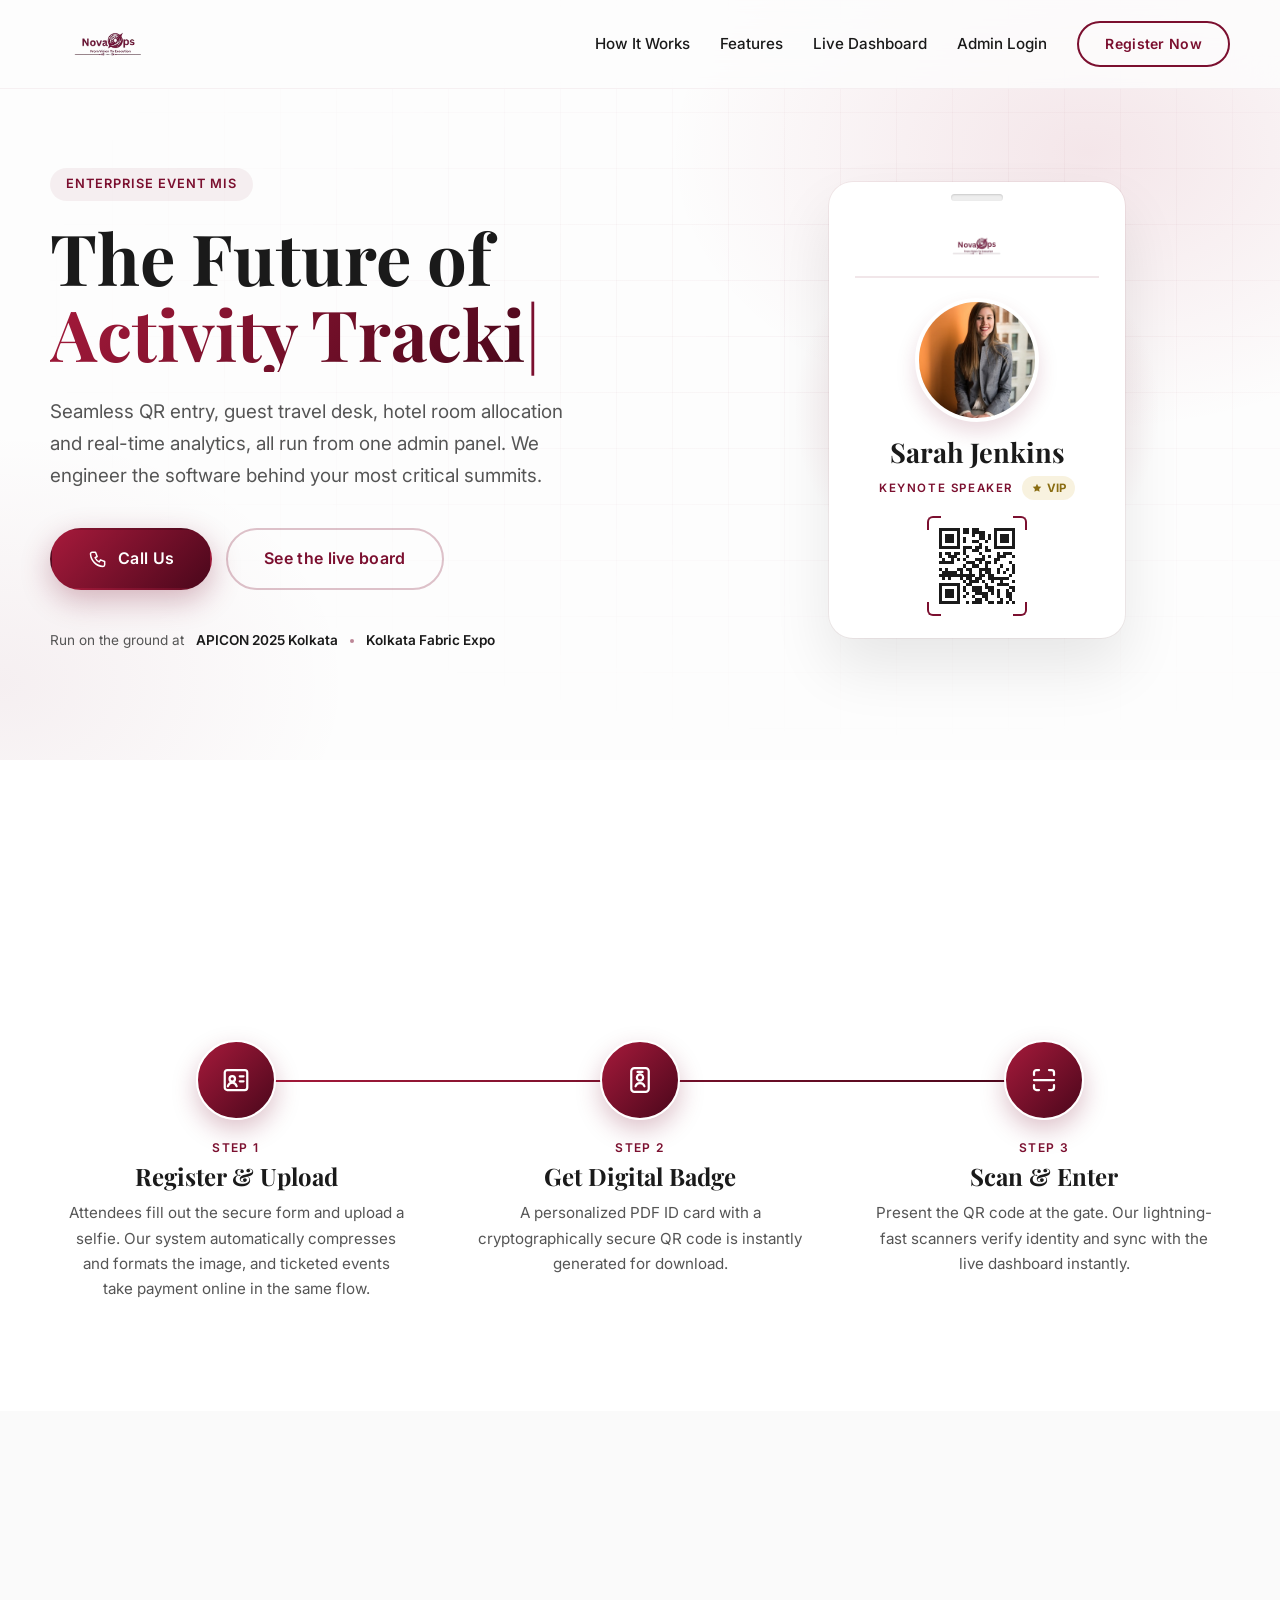
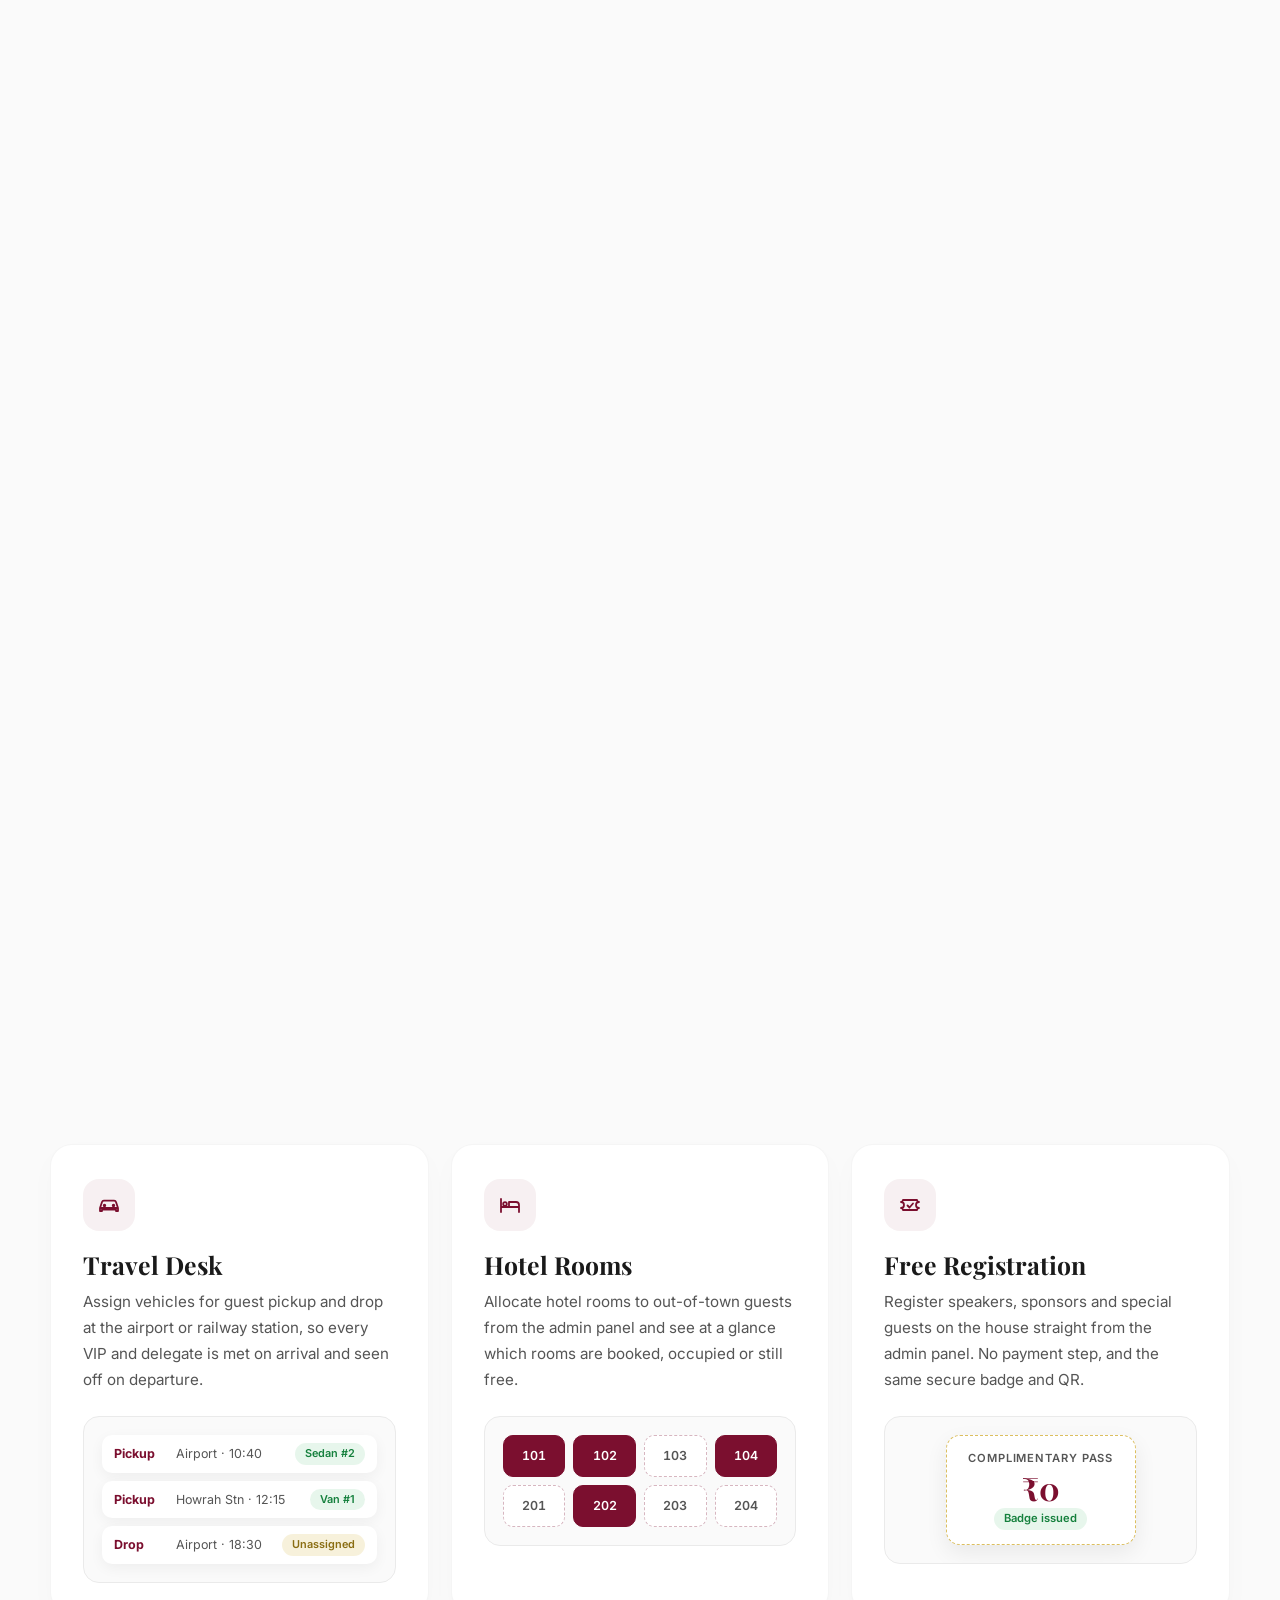
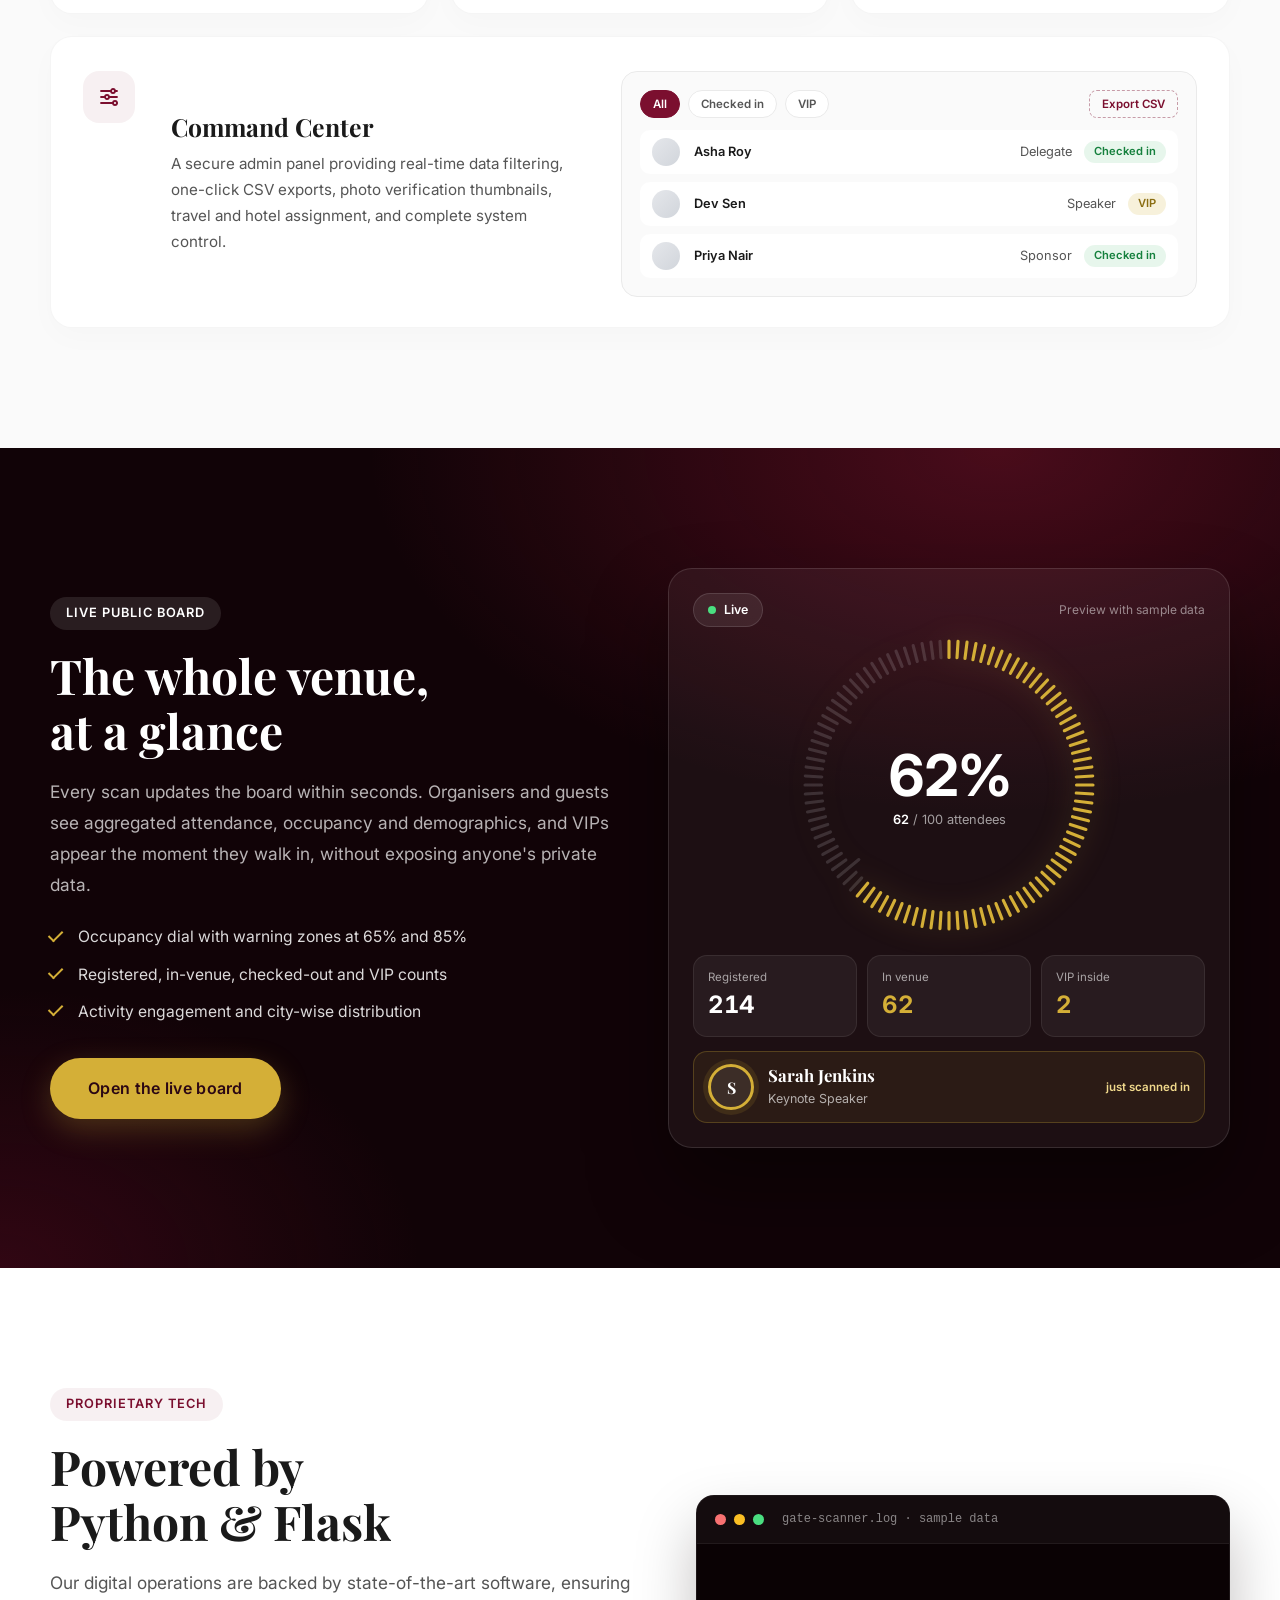
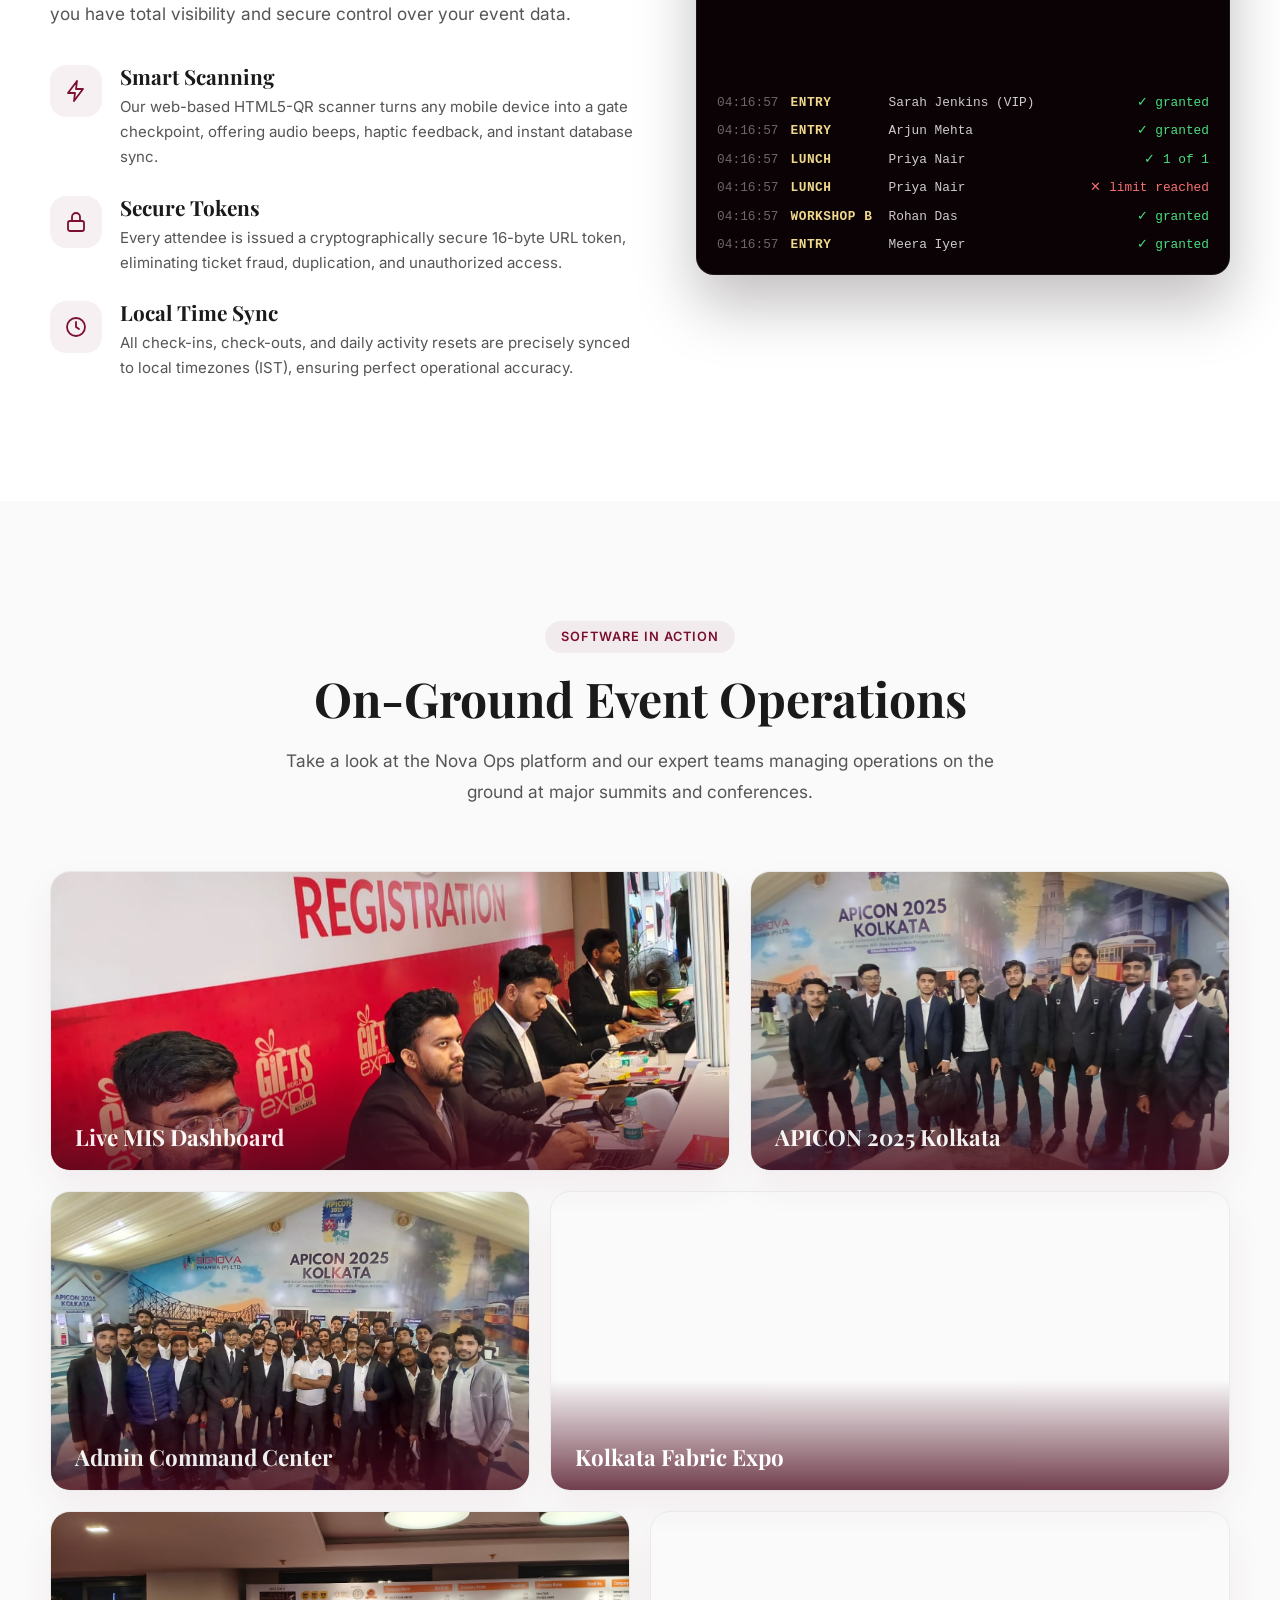
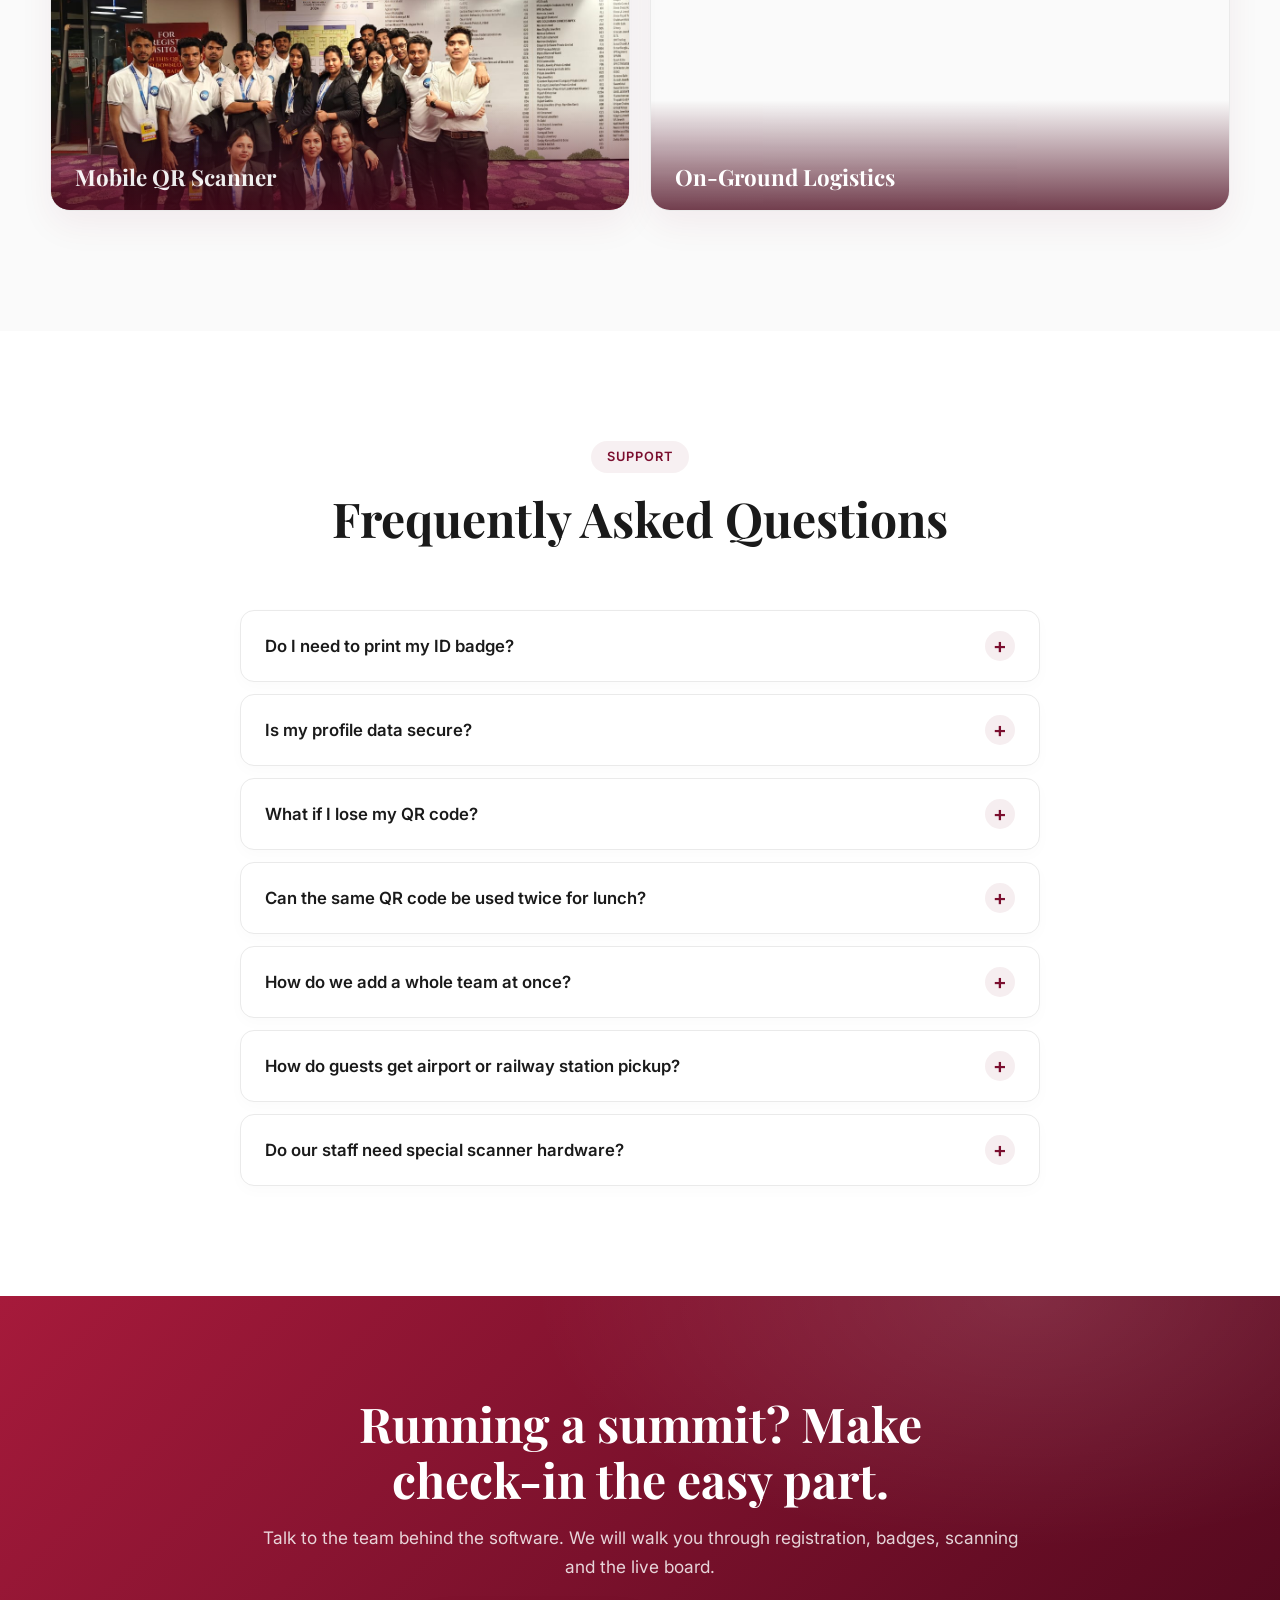
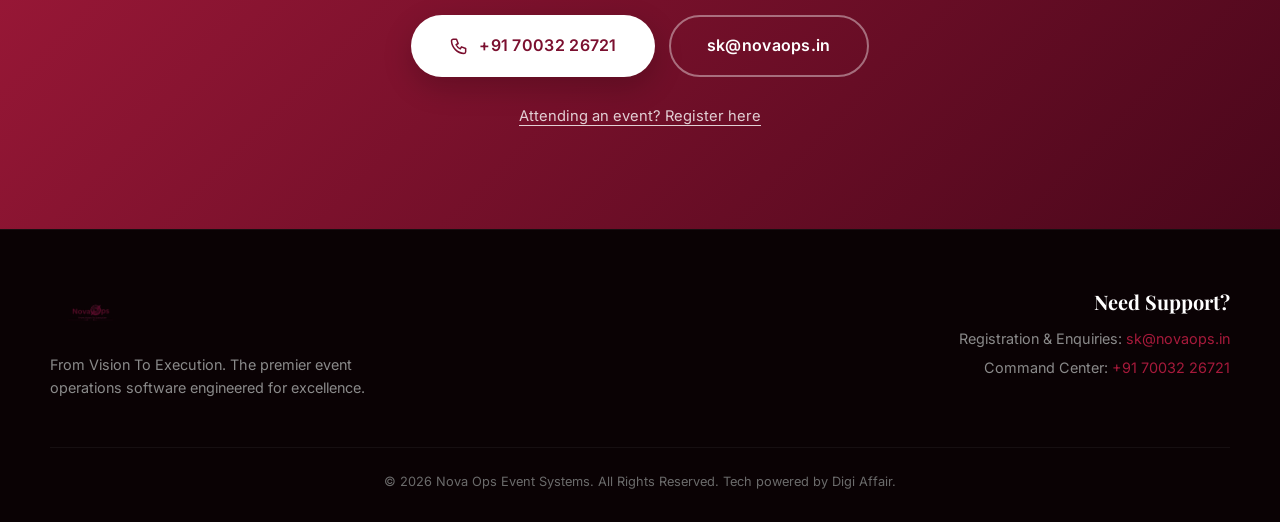
==== commit 5eca7cf8: "Update print statement from 'Hello' to 'Goodbye'" ====
--- a/index.html
+++ b/index.html
@@ -158,9 +158,9 @@
           <a href="#how-it-works">How It Works</a>
           <a href="#features">Features</a>
           <a href="/live">Live Dashboard</a>
-          <a href="/admin-login">Admin Login</a>
-        </div>
-        <a href="404.html" class="nav-btn">Register Now</a>
+          <a href="https://emporium-isotope-finally.ngrok-free.dev/admin-login">Admin Login</a>
+        </div>
+        <a href="https://emporium-isotope-finally.ngrok-free.dev" class="nav-btn">Register Now</a>
       </div>
 
       <button class="menu-btn" id="menuBtn" aria-label="Toggle menu" aria-expanded="false" aria-controls="mobileMenu">
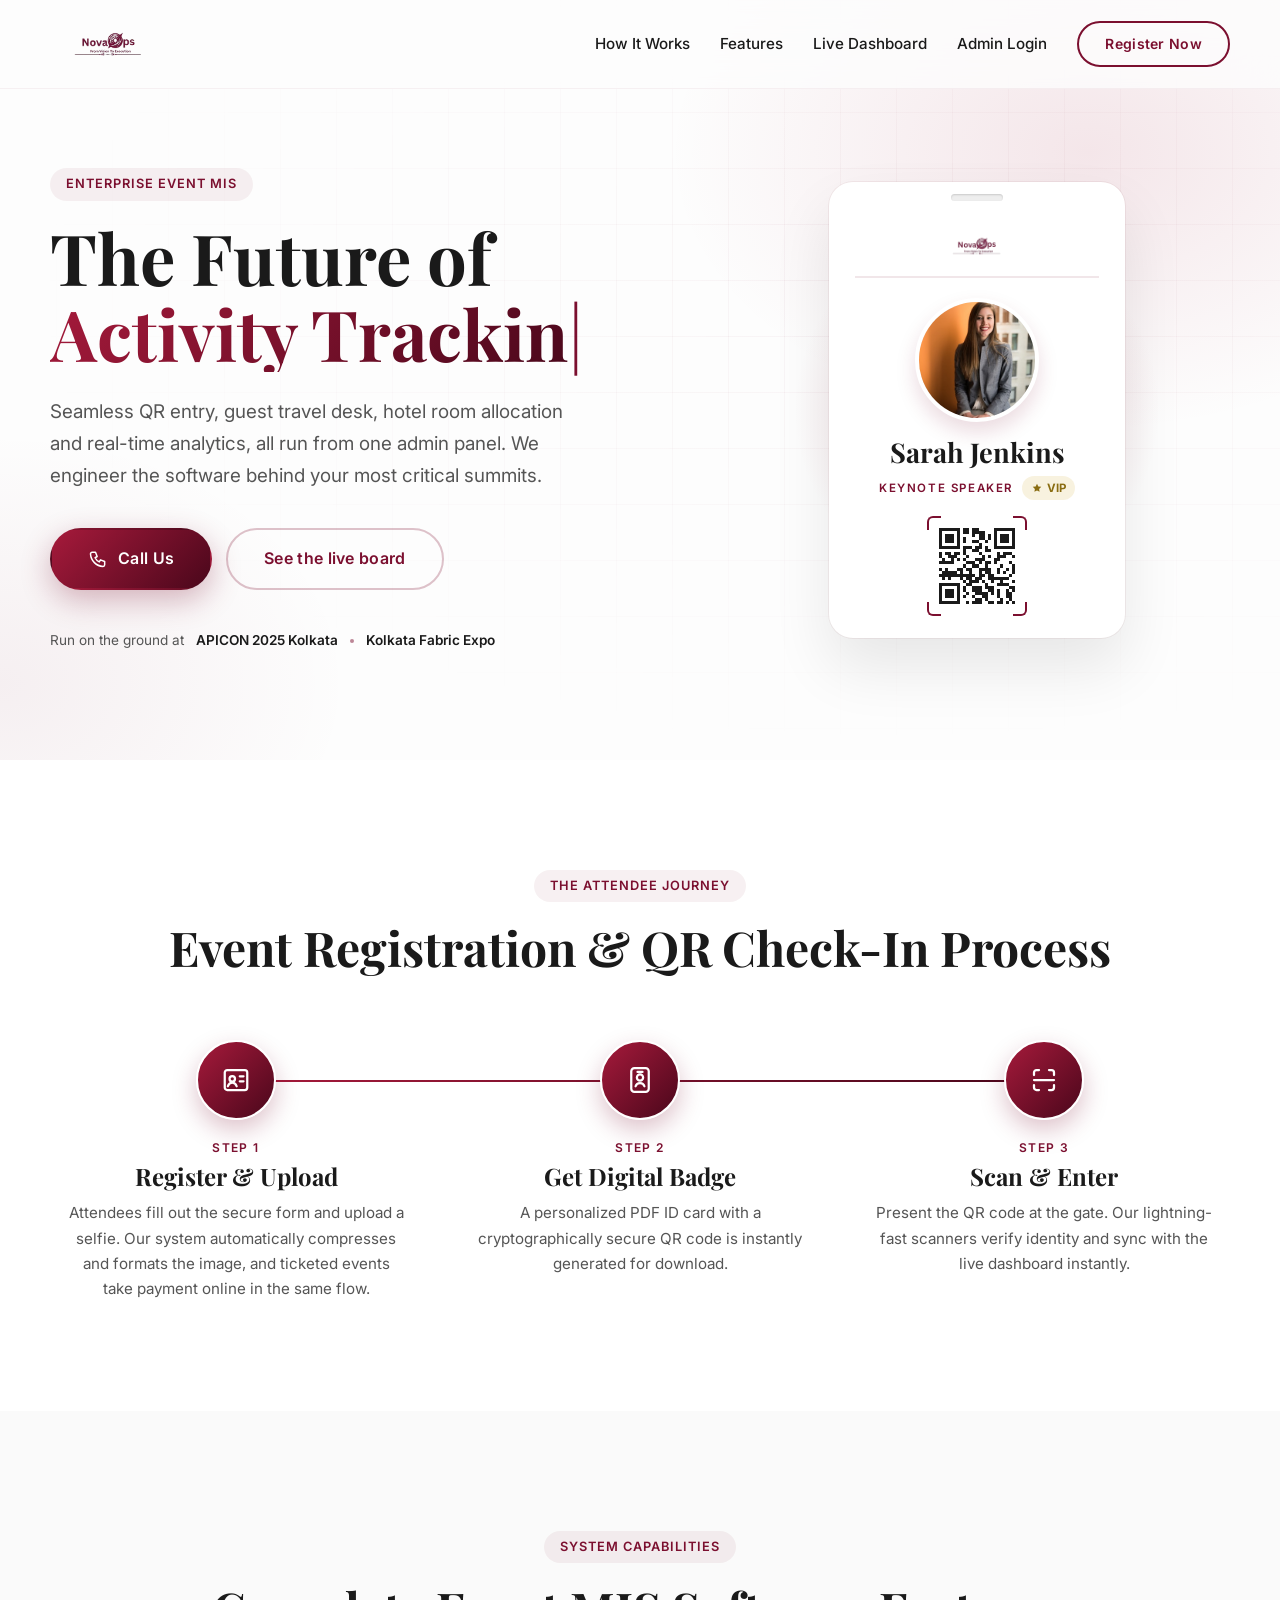
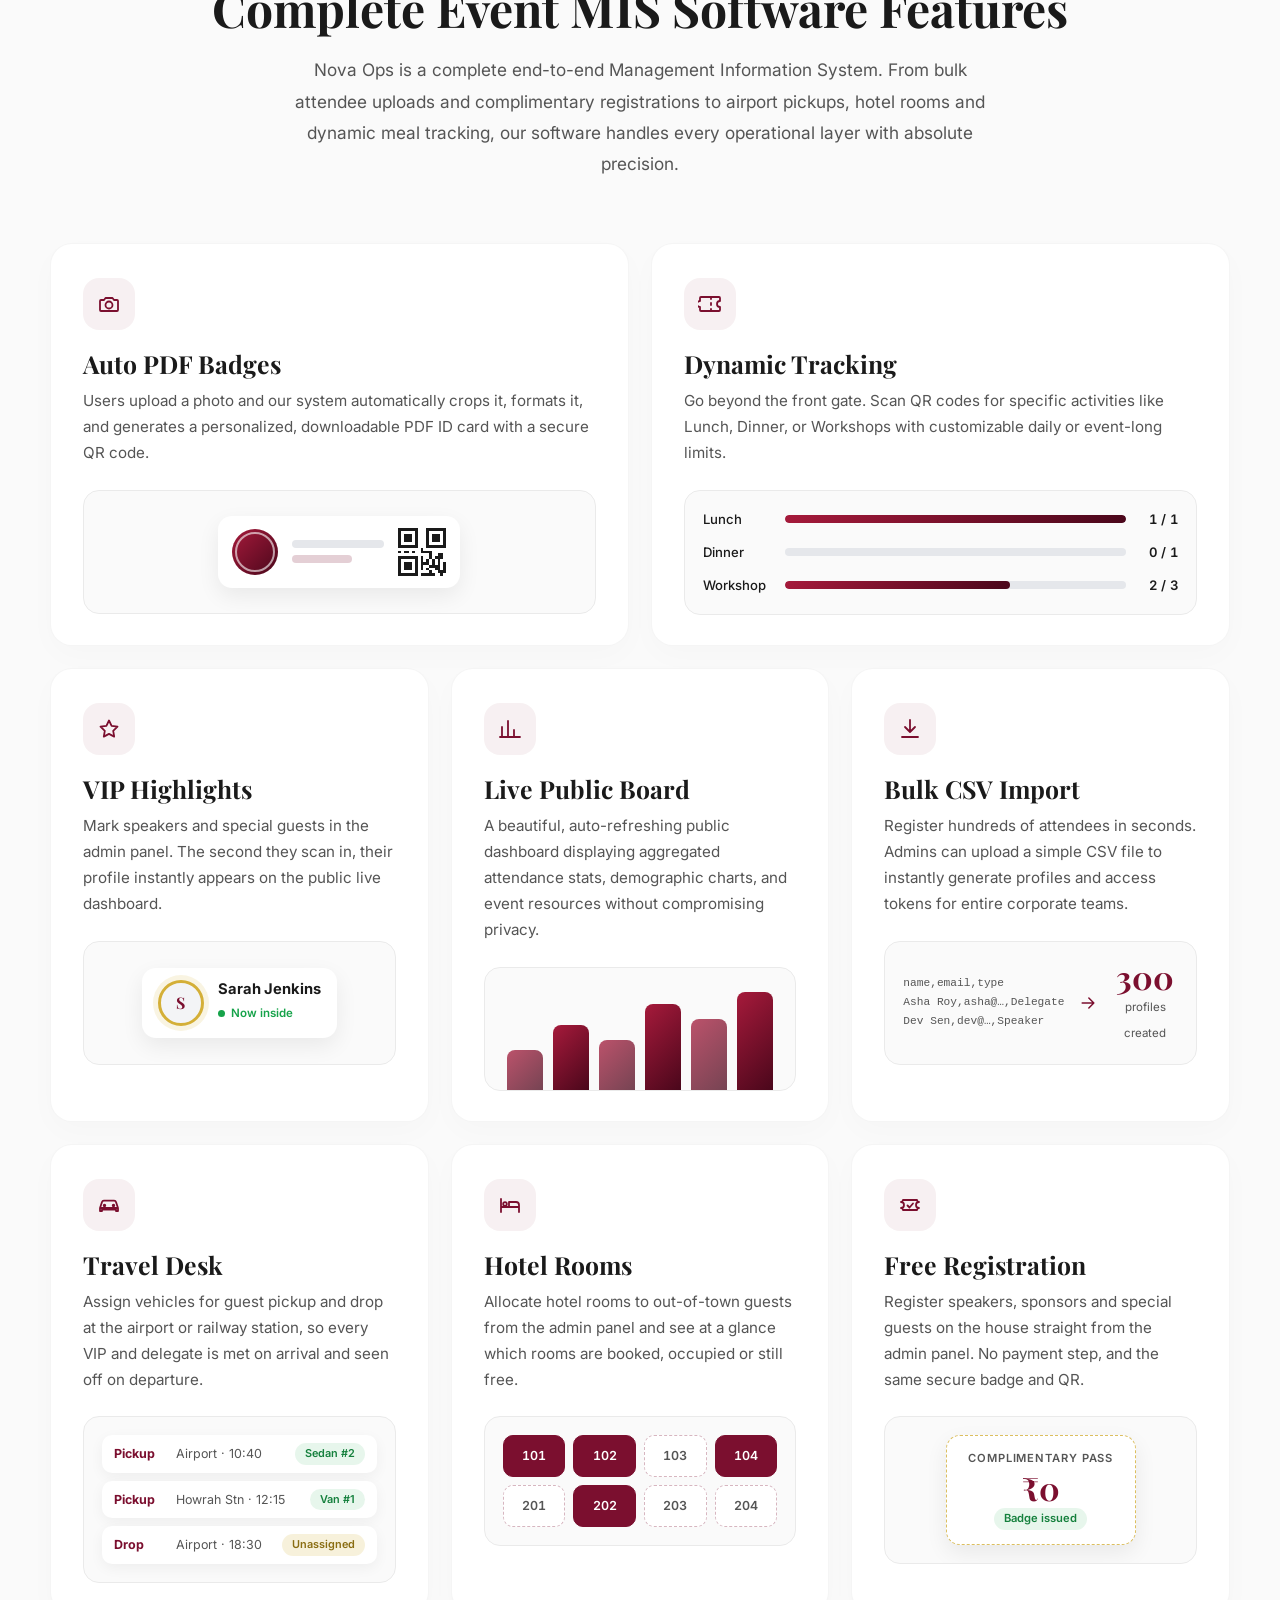
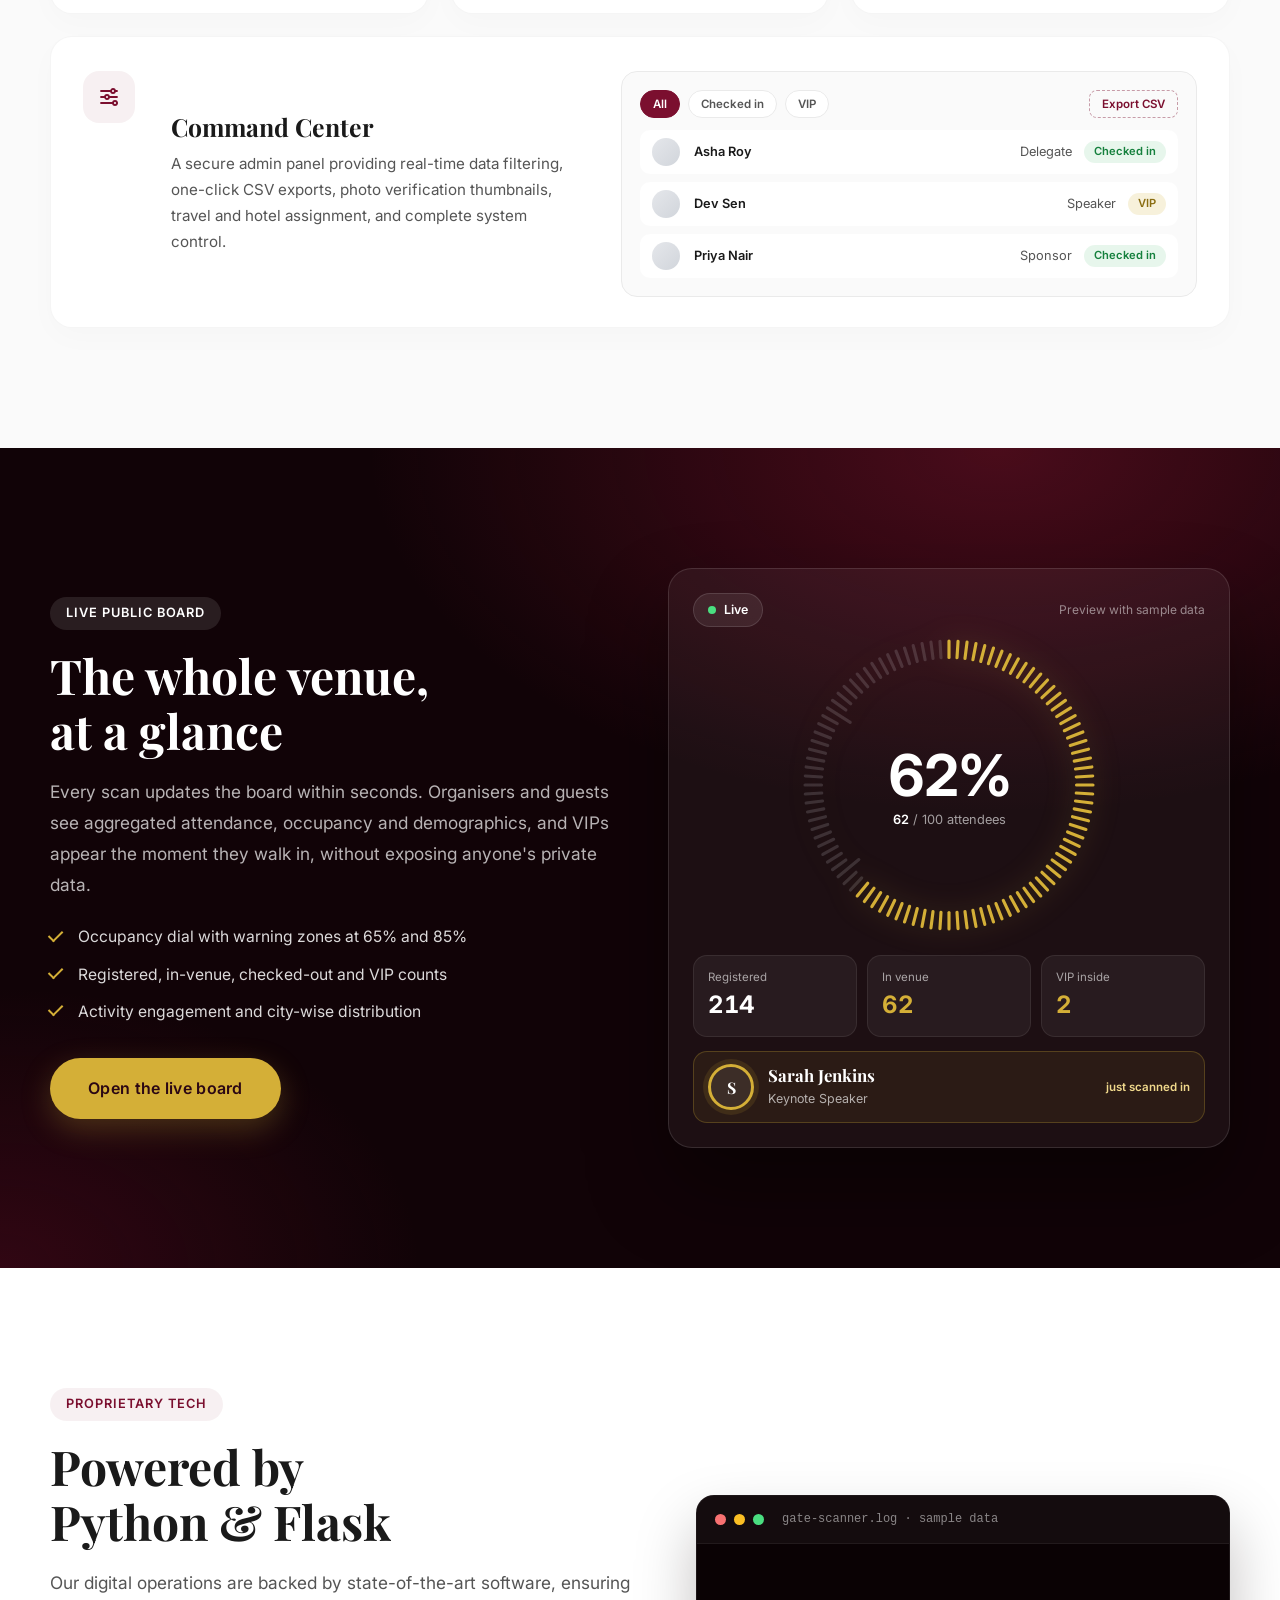
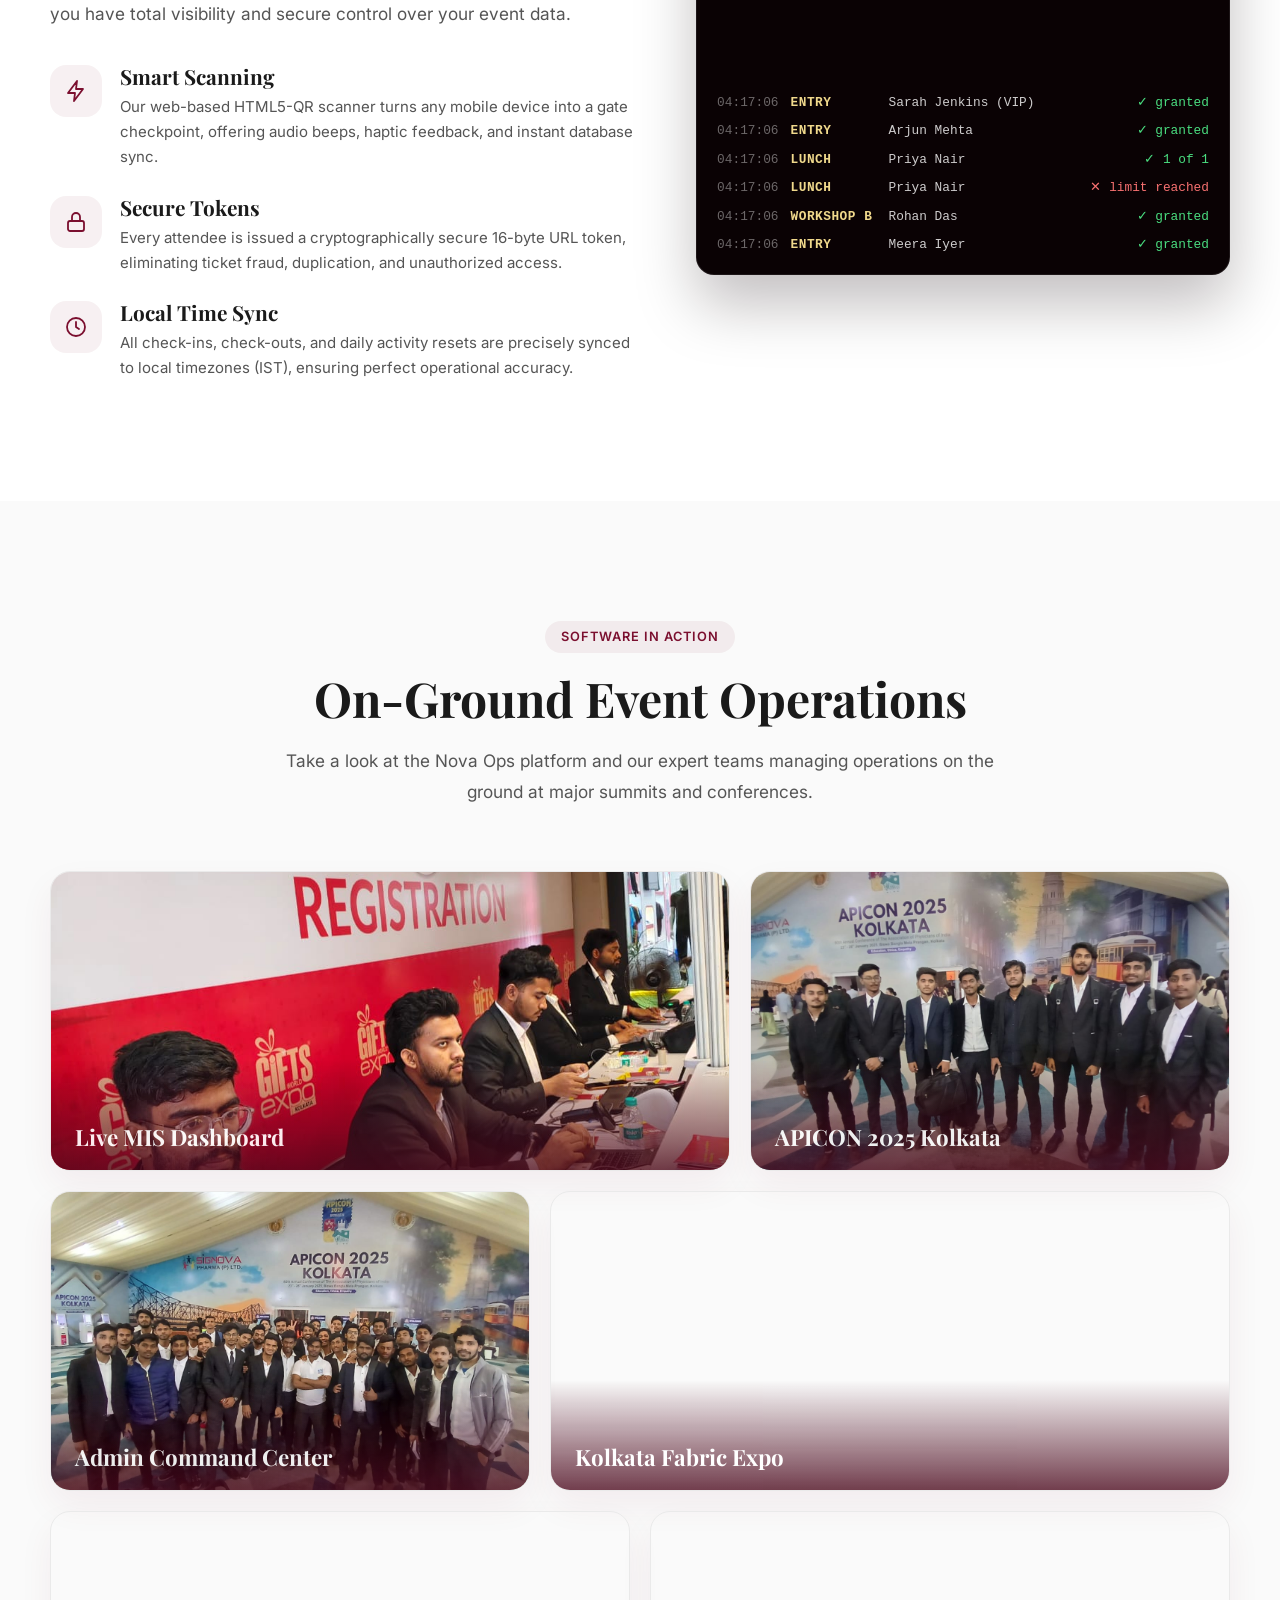
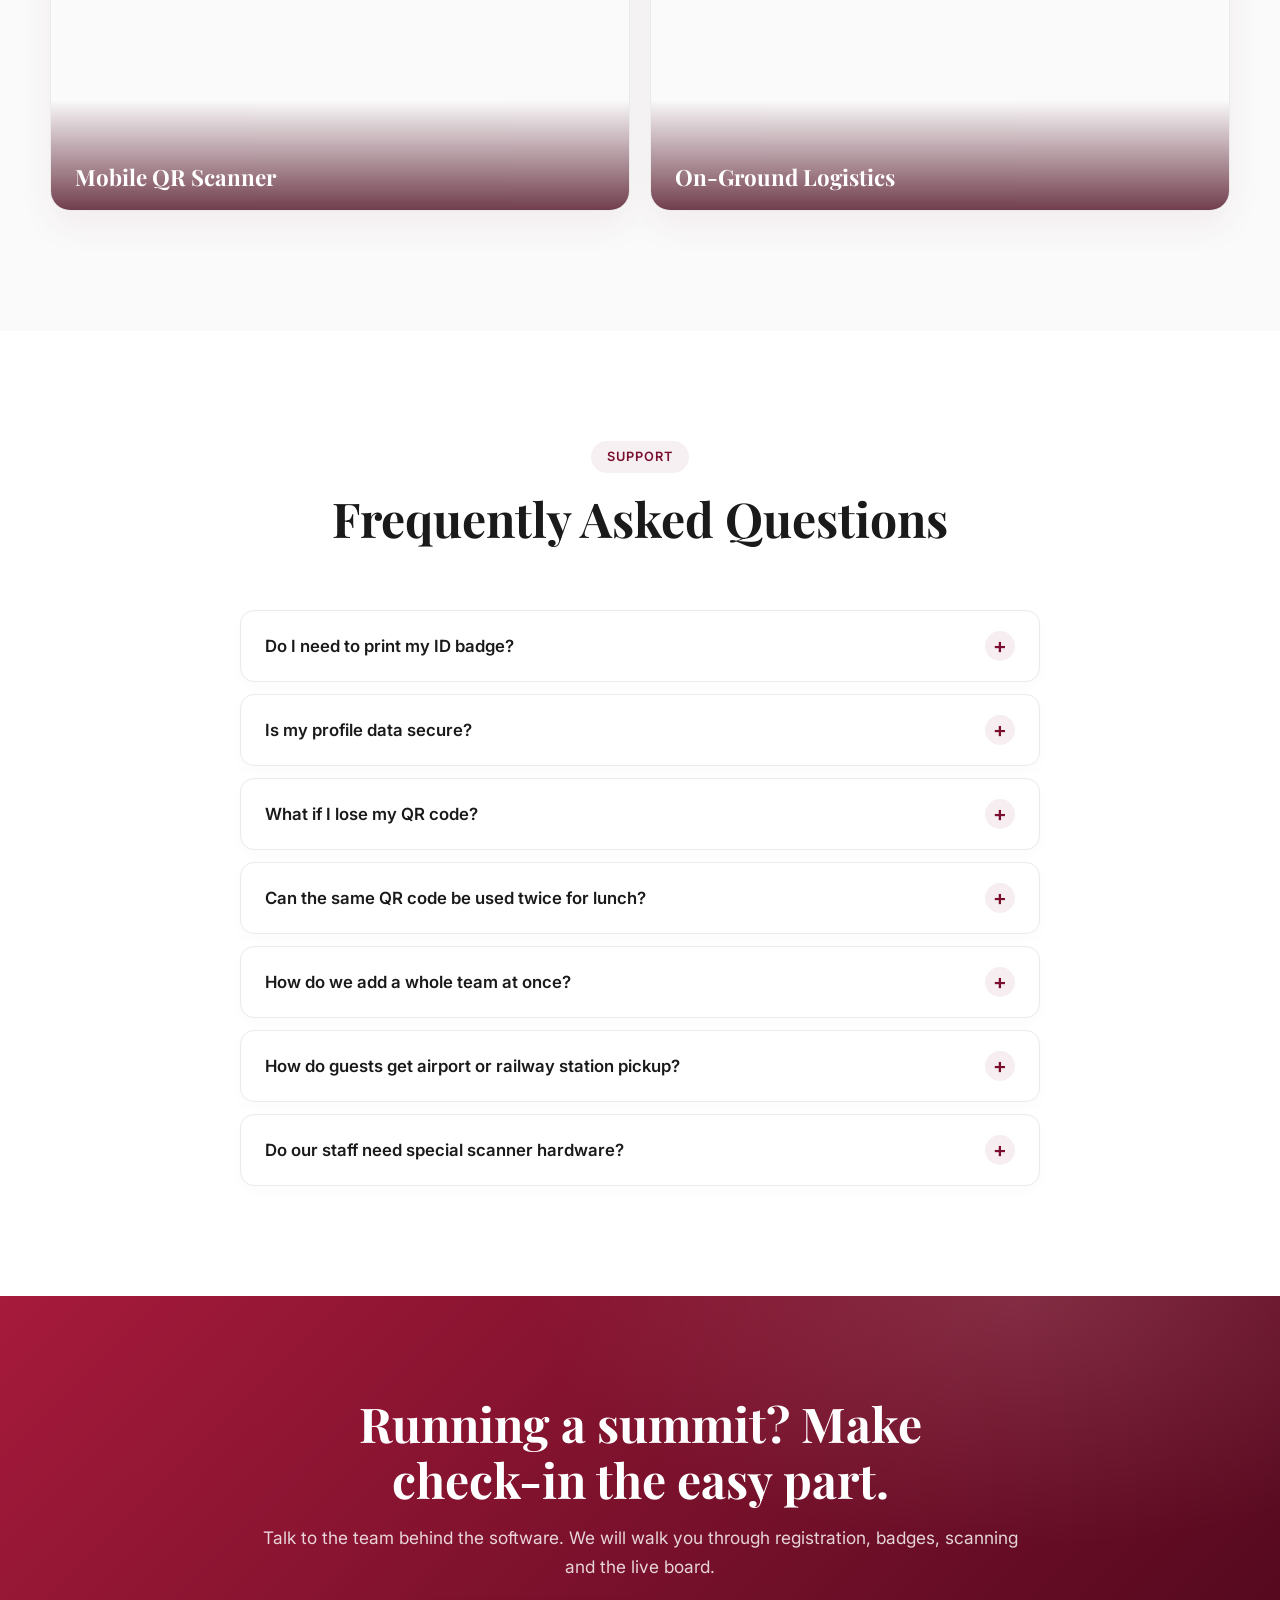
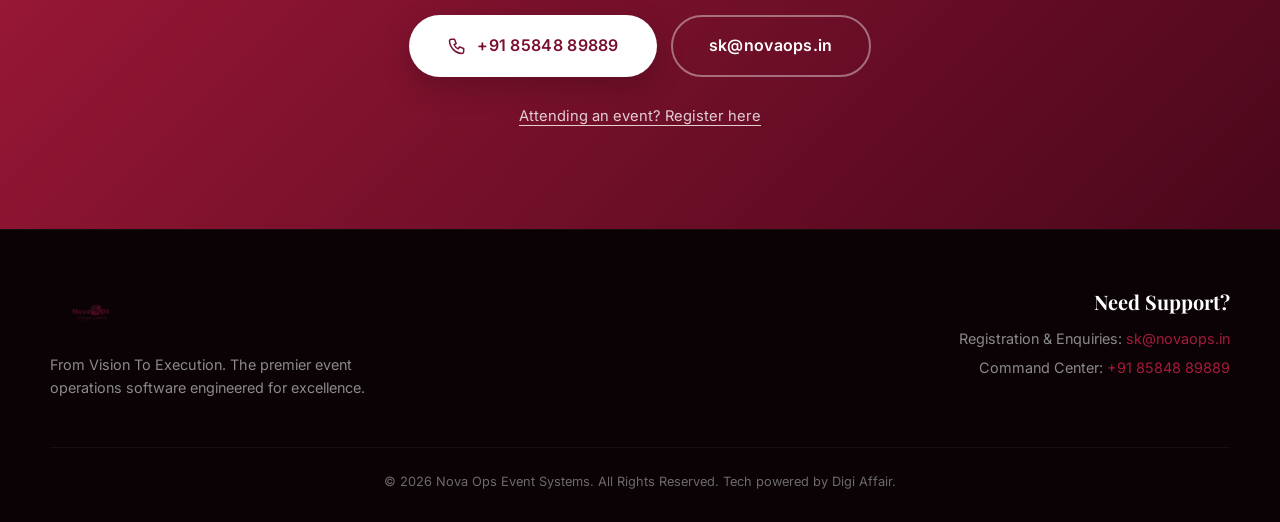
==== commit 798f74a9: "refactor: update index.html with links and formatting changes" ====
--- a/index.html
+++ b/index.html
@@ -1,13 +1,16 @@
 <!DOCTYPE html>
 <html lang="en-IN">
+
 <head>
   <meta charset="UTF-8" />
-  <meta name="viewport" content="width=device-width, initial-scale=1.0"/>
-  <meta name="theme-color" content="#7b0f2f"/>
+  <meta name="viewport" content="width=device-width, initial-scale=1.0" />
+  <meta name="theme-color" content="#7b0f2f" />
 
   <title>Nova Ops | Event Management Software &amp; QR Check-In, India</title>
-  <meta name="description" content="Nova Ops is event management software with QR check-in, digital badges, travel desk, hotel room allocation and a live attendance dashboard. Built in Kolkata.">
-  <meta name="keywords" content="event management software India, QR code check-in, event registration software, event MIS, event badge generator, event travel desk, hotel room allocation, Kolkata event technology">
+  <meta name="description"
+    content="Nova Ops is event management software with QR check-in, digital badges, travel desk, hotel room allocation and a live attendance dashboard. Built in Kolkata.">
+  <meta name="keywords"
+    content="event management software India, QR code check-in, event registration software, event MIS, event badge generator, event travel desk, hotel room allocation, Kolkata event technology">
   <meta name="author" content="Sk Alauddin">
   <meta name="robots" content="index, follow, max-image-preview:large, max-snippet:-1">
   <link rel="canonical" href="https://novaops.in/" />
@@ -17,7 +20,8 @@
   <meta property="og:type" content="website">
   <meta property="og:url" content="https://novaops.in/">
   <meta property="og:title" content="Nova Ops | Event Management Software &amp; QR Check-In">
-  <meta property="og:description" content="QR check-in, digital badges, travel desk, hotel rooming and a live attendance board, all from one admin panel.">
+  <meta property="og:description"
+    content="QR check-in, digital badges, travel desk, hotel rooming and a live attendance board, all from one admin panel.">
   <meta property="og:image" content="https://novaops.in/assets/novaops.jpg">
   <meta property="og:image:width" content="1000">
   <meta property="og:image:height" content="546">
@@ -26,7 +30,8 @@
   <meta property="og:locale" content="en_IN">
   <meta name="twitter:card" content="summary_large_image">
   <meta name="twitter:title" content="Nova Ops | Event Management Software &amp; QR Check-In">
-  <meta name="twitter:description" content="QR check-in, digital badges, travel desk, hotel rooming and a live attendance board.">
+  <meta name="twitter:description"
+    content="QR check-in, digital badges, travel desk, hotel rooming and a live attendance board.">
   <meta name="twitter:image" content="https://novaops.in/assets/novaops.jpg">
 
   <script type="application/ld+json">
@@ -44,7 +49,7 @@
         "contactPoint": {
           "@type": "ContactPoint",
           "email": "sk@novaops.in",
-          "telephone": "+91-70032-26721",
+          "telephone": "+91-85848-89889",
           "contactType": "customer support",
           "areaServed": "IN",
           "availableLanguage": [
@@ -115,16 +120,28 @@
   </script>
 
   <!-- Preloader: desktop only, once per session. Phones/tablets skip it so content paints immediately -->
-  <script>try { if (sessionStorage.getItem('novaLoaded') || matchMedia('(max-width: 991px), (prefers-reduced-motion: reduce)').matches) document.documentElement.classList.add('no-loader'); } catch (e) {}</script>
-  <noscript><style>.loader { display: none !important; }</style></noscript>
+  <script>try { if (sessionStorage.getItem('novaLoaded') || matchMedia('(max-width: 991px), (prefers-reduced-motion: reduce)').matches) document.documentElement.classList.add('no-loader'); } catch (e) { }</script>
+  <noscript>
+    <style>
+      .loader {
+        display: none !important;
+      }
+    </style>
+  </noscript>
 
   <link rel="preload" as="image" href="novaops-logo.webp" type="image/webp">
   <link rel="preconnect" href="https://fonts.googleapis.com">
   <link rel="preconnect" href="https://fonts.gstatic.com" crossorigin>
-  <link rel="stylesheet" href="https://fonts.googleapis.com/css2?family=Playfair+Display:wght@600;700&family=Inter:wght@400;500;600;700&display=swap" media="print" onload="this.media='all'">
-  <noscript><link rel="stylesheet" href="https://fonts.googleapis.com/css2?family=Playfair+Display:wght@600;700&family=Inter:wght@400;500;600;700&display=swap"></noscript>
+  <link rel="stylesheet"
+    href="https://fonts.googleapis.com/css2?family=Playfair+Display:wght@600;700&family=Inter:wght@400;500;600;700&display=swap"
+    media="print" onload="this.media='all'">
+  <noscript>
+    <link rel="stylesheet"
+      href="https://fonts.googleapis.com/css2?family=Playfair+Display:wght@600;700&family=Inter:wght@400;500;600;700&display=swap">
+  </noscript>
   <link rel="stylesheet" href="style.css">
 </head>
+
 <body>
 
   <!-- ============ PRELOADER ============ -->
@@ -133,7 +150,8 @@
       <div class="loader-qr" aria-hidden="true">
         <span class="loader-ring"></span>
         <div class="loader-qr-art" data-qr data-seed="NovaOps2026" data-n="21"></div>
-        <span class="corner tl"></span><span class="corner tr"></span><span class="corner bl"></span><span class="corner br"></span>
+        <span class="corner tl"></span><span class="corner tr"></span><span class="corner bl"></span><span
+          class="corner br"></span>
         <span class="l-beam"></span>
       </div>
       <div class="loader-title">
@@ -150,7 +168,8 @@
   <nav class="nav" id="nav" aria-label="Main">
     <div class="container nav-inner">
       <a class="nav-logo" href="https://novaops.in/">
-        <img src="novaops-logo.webp" alt="Nova Ops Official Logo" width="360" height="197" class="nav-logo-img" fetchpriority="high" decoding="async">
+        <img src="novaops-logo.webp" alt="Nova Ops Official Logo" width="360" height="197" class="nav-logo-img"
+          fetchpriority="high" decoding="async">
       </a>
 
       <div class="nav-desktop">
@@ -158,9 +177,9 @@
           <a href="#how-it-works">How It Works</a>
           <a href="#features">Features</a>
           <a href="/live">Live Dashboard</a>
-          <a href="https://emporium-isotope-finally.ngrok-free.dev/admin-login">Admin Login</a>
-        </div>
-        <a href="https://emporium-isotope-finally.ngrok-free.dev" class="nav-btn">Register Now</a>
+          <a href="/admin-login">Admin Login</a>
+        </div>
+        <a href="404.html" class="nav-btn">Register Now</a>
       </div>
 
       <button class="menu-btn" id="menuBtn" aria-label="Toggle menu" aria-expanded="false" aria-controls="mobileMenu">
@@ -175,8 +194,8 @@
       <a href="#how-it-works" class="mobile-link">How It Works</a>
       <a href="#features" class="mobile-link">Features</a>
       <a href="/live" class="mobile-link">Live Dashboard</a>
-      <a href="/admin-login" class="mobile-link">Admin Login</a>
-      <a href="/" class="btn btn-primary mobile-link">Register Now</a>
+      <a href="https://emporium-isotope-finally.ngrok-free.dev/admin-login" class="mobile-link">Admin Login</a>
+      <a href="https://emporium-isotope-finally.ngrok-free.dev" class="btn btn-primary mobile-link">Register Now</a>
     </div>
   </div>
 
@@ -188,7 +207,8 @@
         <div class="hero-copy">
           <span class="section-tag reveal">Enterprise Event MIS</span>
           <h1 class="hero-h1 reveal" style="--d:80ms">
-            <span class="visually-hidden">Nova Ops: The Future of Event Management and QR Ticketing. Activity tracking, VIP logistics, travel desk, hotel rooming, secure QR entry and live MIS analytics.</span>
+            <span class="visually-hidden">Nova Ops: The Future of Event Management and QR Ticketing. Activity tracking,
+              VIP logistics, travel desk, hotel rooming, secure QR entry and live MIS analytics.</span>
             <span aria-hidden="true">The Future of<br>
               <span class="typewriter-text" id="typewriter"></span><span class="cursor-blink">|</span>
             </span>
@@ -198,8 +218,10 @@
             all run from one admin panel. We engineer the software behind your most critical summits.
           </p>
           <div class="hero-cta reveal" style="--d:240ms">
-            <a href="tel:+917003226721" class="btn btn-primary">
-              <svg class="ic" viewBox="0 0 24 24" aria-hidden="true"><path d="M5 4h4l2 5-2.5 1.5a11 11 0 005 5L15 13l5 2v4a2 2 0 01-2 2A16 16 0 013 6a2 2 0 012-2z"/></svg>
+            <a href="tel:+918584889889" class="btn btn-primary">
+              <svg class="ic" viewBox="0 0 24 24" aria-hidden="true">
+                <path d="M5 4h4l2 5-2.5 1.5a11 11 0 005 5L15 13l5 2v4a2 2 0 01-2 2A16 16 0 013 6a2 2 0 012-2z" />
+              </svg>
               Call Us
             </a>
             <a href="/live" class="btn btn-ghost">See the live board</a>
@@ -214,7 +236,7 @@
 
         <!-- One badge, scanned three different ways -->
         <div class="scene reveal" id="scene" style="--d:200ms" role="img"
-             aria-label="Animated demo: a Nova Ops digital badge has its QR code scanned at the gate, at lunch and at a workshop. Each scan is accepted or declined based on the organiser's limits.">
+          aria-label="Animated demo: a Nova Ops digital badge has its QR code scanned at the gate, at lunch and at a workshop. Each scan is accepted or declined based on the organiser's limits.">
           <div class="scene-glow" aria-hidden="true"></div>
           <div class="badge-float" aria-hidden="true">
             <div class="badge" id="heroBadge">
@@ -224,11 +246,14 @@
               <div class="b-name">Sarah Jenkins</div>
               <div class="b-role">
                 <span>Keynote Speaker</span>
-                <span class="vip-tag"><svg class="ic" viewBox="0 0 24 24"><path d="M12 3.5l2.6 5.3 5.9.9-4.3 4.1 1 5.8L12 16.9 6.8 19.6l1-5.8L3.5 9.7l5.9-.9z"/></svg>VIP</span>
+                <span class="vip-tag"><svg class="ic" viewBox="0 0 24 24">
+                    <path d="M12 3.5l2.6 5.3 5.9.9-4.3 4.1 1 5.8L12 16.9 6.8 19.6l1-5.8L3.5 9.7l5.9-.9z" />
+                  </svg>VIP</span>
               </div>
               <div class="qr" id="heroQr">
                 <div class="qr-art" data-qr data-seed="NovaOpsVIP"></div>
-                <span class="corner tl"></span><span class="corner tr"></span><span class="corner bl"></span><span class="corner br"></span>
+                <span class="corner tl"></span><span class="corner tr"></span><span class="corner bl"></span><span
+                  class="corner br"></span>
                 <span class="beam"></span>
               </div>
             </div>
@@ -249,29 +274,43 @@
 
           <article class="jstep">
             <div class="jn">
-              <svg class="ic" viewBox="0 0 24 24" aria-hidden="true"><rect x="3" y="4" width="18" height="16" rx="2"/><circle cx="9" cy="11" r="2.2"/><path d="M5.5 17c.6-2 2-3 3.5-3s2.9 1 3.5 3M15 9h3M15 13h3"/></svg>
+              <svg class="ic" viewBox="0 0 24 24" aria-hidden="true">
+                <rect x="3" y="4" width="18" height="16" rx="2" />
+                <circle cx="9" cy="11" r="2.2" />
+                <path d="M5.5 17c.6-2 2-3 3.5-3s2.9 1 3.5 3M15 9h3M15 13h3" />
+              </svg>
             </div>
             <span class="jlabel">Step 1</span>
             <h3 class="jtitle">Register &amp; Upload</h3>
-            <p class="jdesc">Attendees fill out the secure form and upload a selfie. Our system automatically compresses and formats the image, and ticketed events take payment online in the same flow.</p>
+            <p class="jdesc">Attendees fill out the secure form and upload a selfie. Our system automatically compresses
+              and formats the image, and ticketed events take payment online in the same flow.</p>
           </article>
 
           <article class="jstep">
             <div class="jn">
-              <svg class="ic" viewBox="0 0 24 24" aria-hidden="true"><rect x="5" y="2.5" width="14" height="19" rx="2.5"/><circle cx="12" cy="10" r="2.5"/><path d="M8.5 17c.5-1.7 1.8-2.5 3.5-2.5s3 .8 3.5 2.5M10 5.5h4"/></svg>
+              <svg class="ic" viewBox="0 0 24 24" aria-hidden="true">
+                <rect x="5" y="2.5" width="14" height="19" rx="2.5" />
+                <circle cx="12" cy="10" r="2.5" />
+                <path d="M8.5 17c.5-1.7 1.8-2.5 3.5-2.5s3 .8 3.5 2.5M10 5.5h4" />
+              </svg>
             </div>
             <span class="jlabel">Step 2</span>
             <h3 class="jtitle">Get Digital Badge</h3>
-            <p class="jdesc">A personalized PDF ID card with a cryptographically secure QR code is instantly generated for download.</p>
+            <p class="jdesc">A personalized PDF ID card with a cryptographically secure QR code is instantly generated
+              for download.</p>
           </article>
 
           <article class="jstep">
             <div class="jn">
-              <svg class="ic" viewBox="0 0 24 24" aria-hidden="true"><path d="M4 8V6a2 2 0 012-2h2M16 4h2a2 2 0 012 2v2M20 16v2a2 2 0 01-2 2h-2M8 20H6a2 2 0 01-2-2v-2M4 12h16"/></svg>
+              <svg class="ic" viewBox="0 0 24 24" aria-hidden="true">
+                <path
+                  d="M4 8V6a2 2 0 012-2h2M16 4h2a2 2 0 012 2v2M20 16v2a2 2 0 01-2 2h-2M8 20H6a2 2 0 01-2-2v-2M4 12h16" />
+              </svg>
             </div>
             <span class="jlabel">Step 3</span>
             <h3 class="jtitle">Scan &amp; Enter</h3>
-            <p class="jdesc">Present the QR code at the gate. Our lightning-fast scanners verify identity and sync with the live dashboard instantly.</p>
+            <p class="jdesc">Present the QR code at the gate. Our lightning-fast scanners verify identity and sync with
+              the live dashboard instantly.</p>
           </article>
         </div>
       </div>
@@ -284,16 +323,22 @@
           <span class="section-tag">System Capabilities</span>
           <h2 class="sec-title">Complete Event MIS Software Features</h2>
           <p class="sec-desc">
-            Nova Ops is a complete end-to-end Management Information System. From bulk attendee uploads and complimentary registrations to airport pickups, hotel rooms and dynamic meal tracking, our software handles every operational layer with absolute precision.
+            Nova Ops is a complete end-to-end Management Information System. From bulk attendee uploads and
+            complimentary registrations to airport pickups, hotel rooms and dynamic meal tracking, our software handles
+            every operational layer with absolute precision.
           </p>
         </div>
 
         <div class="bento">
 
           <article class="card b-badge reveal">
-            <div class="card-ic"><svg class="ic" viewBox="0 0 24 24" aria-hidden="true"><path d="M4 8h3l1.5-2h7L17 8h3a1 1 0 011 1v9a1 1 0 01-1 1H4a1 1 0 01-1-1V9a1 1 0 011-1z"/><circle cx="12" cy="13" r="3.5"/></svg></div>
+            <div class="card-ic"><svg class="ic" viewBox="0 0 24 24" aria-hidden="true">
+                <path d="M4 8h3l1.5-2h7L17 8h3a1 1 0 011 1v9a1 1 0 01-1 1H4a1 1 0 01-1-1V9a1 1 0 011-1z" />
+                <circle cx="12" cy="13" r="3.5" />
+              </svg></div>
             <h3>Auto PDF Badges</h3>
-            <p>Users upload a photo and our system automatically crops it, formats it, and generates a personalized, downloadable PDF ID card with a secure QR code.</p>
+            <p>Users upload a photo and our system automatically crops it, formats it, and generates a personalized,
+              downloadable PDF ID card with a secure QR code.</p>
             <div class="viz" aria-hidden="true">
               <div class="mini-badge">
                 <div class="mb-av"></div>
@@ -304,49 +349,79 @@
           </article>
 
           <article class="card b-track reveal" style="--d:80ms">
-            <div class="card-ic"><svg class="ic" viewBox="0 0 24 24" aria-hidden="true"><path d="M2 9a3 3 0 000 6v3a1 1 0 001 1h18a1 1 0 001-1v-3a3 3 0 010-6V6a1 1 0 00-1-1H3a1 1 0 00-1 1z"/><path d="M13 5v2M13 11v2M13 17v2"/></svg></div>
+            <div class="card-ic"><svg class="ic" viewBox="0 0 24 24" aria-hidden="true">
+                <path d="M2 9a3 3 0 000 6v3a1 1 0 001 1h18a1 1 0 001-1v-3a3 3 0 010-6V6a1 1 0 00-1-1H3a1 1 0 00-1 1z" />
+                <path d="M13 5v2M13 11v2M13 17v2" />
+              </svg></div>
             <h3>Dynamic Tracking</h3>
-            <p>Go beyond the front gate. Scan QR codes for specific activities like Lunch, Dinner, or Workshops with customizable daily or event-long limits.</p>
+            <p>Go beyond the front gate. Scan QR codes for specific activities like Lunch, Dinner, or Workshops with
+              customizable daily or event-long limits.</p>
             <div class="viz meters" aria-hidden="true">
-              <div class="meter"><span>Lunch</span><div class="mtrack"><i class="mfill" style="--w:100%"></i></div><b>1 / 1</b></div>
-              <div class="meter"><span>Dinner</span><div class="mtrack"><i class="mfill" style="--w:0%"></i></div><b>0 / 1</b></div>
-              <div class="meter"><span>Workshop</span><div class="mtrack"><i class="mfill" style="--w:66%"></i></div><b>2 / 3</b></div>
+              <div class="meter"><span>Lunch</span>
+                <div class="mtrack"><i class="mfill" style="--w:100%"></i></div><b>1 / 1</b>
+              </div>
+              <div class="meter"><span>Dinner</span>
+                <div class="mtrack"><i class="mfill" style="--w:0%"></i></div><b>0 / 1</b>
+              </div>
+              <div class="meter"><span>Workshop</span>
+                <div class="mtrack"><i class="mfill" style="--w:66%"></i></div><b>2 / 3</b>
+              </div>
             </div>
           </article>
 
           <article class="card b-vip reveal">
-            <div class="card-ic"><svg class="ic" viewBox="0 0 24 24" aria-hidden="true"><path d="M12 3.5l2.6 5.3 5.9.9-4.3 4.1 1 5.8L12 16.9 6.8 19.6l1-5.8L3.5 9.7l5.9-.9z"/></svg></div>
+            <div class="card-ic"><svg class="ic" viewBox="0 0 24 24" aria-hidden="true">
+                <path d="M12 3.5l2.6 5.3 5.9.9-4.3 4.1 1 5.8L12 16.9 6.8 19.6l1-5.8L3.5 9.7l5.9-.9z" />
+              </svg></div>
             <h3>VIP Highlights</h3>
-            <p>Mark speakers and special guests in the admin panel. The second they scan in, their profile instantly appears on the public live dashboard.</p>
+            <p>Mark speakers and special guests in the admin panel. The second they scan in, their profile instantly
+              appears on the public live dashboard.</p>
             <div class="viz" aria-hidden="true">
-              <div class="vipv"><div class="vip-av">S</div><div><b>Sarah Jenkins</b><span class="now">Now inside</span></div></div>
+              <div class="vipv">
+                <div class="vip-av">S</div>
+                <div><b>Sarah Jenkins</b><span class="now">Now inside</span></div>
+              </div>
             </div>
           </article>
 
           <article class="card b-board reveal" style="--d:80ms">
-            <div class="card-ic"><svg class="ic" viewBox="0 0 24 24" aria-hidden="true"><path d="M4 20V10M10 20V4M16 20v-7M22 20H2"/></svg></div>
+            <div class="card-ic"><svg class="ic" viewBox="0 0 24 24" aria-hidden="true">
+                <path d="M4 20V10M10 20V4M16 20v-7M22 20H2" />
+              </svg></div>
             <h3>Live Public Board</h3>
-            <p>A beautiful, auto-refreshing public dashboard displaying aggregated attendance stats, demographic charts, and event resources without compromising privacy.</p>
+            <p>A beautiful, auto-refreshing public dashboard displaying aggregated attendance stats, demographic charts,
+              and event resources without compromising privacy.</p>
             <div class="viz bars" aria-hidden="true">
-              <i style="--h:38%"></i><i style="--h:62%"></i><i style="--h:48%"></i><i style="--h:82%"></i><i style="--h:68%"></i><i style="--h:94%"></i>
+              <i style="--h:38%"></i><i style="--h:62%"></i><i style="--h:48%"></i><i style="--h:82%"></i><i
+                style="--h:68%"></i><i style="--h:94%"></i>
             </div>
           </article>
 
           <article class="card b-csv reveal" style="--d:160ms">
-            <div class="card-ic"><svg class="ic" viewBox="0 0 24 24" aria-hidden="true"><path d="M12 3v12M7 10l5 5 5-5M4 20h16"/></svg></div>
+            <div class="card-ic"><svg class="ic" viewBox="0 0 24 24" aria-hidden="true">
+                <path d="M12 3v12M7 10l5 5 5-5M4 20h16" />
+              </svg></div>
             <h3>Bulk CSV Import</h3>
-            <p>Register hundreds of attendees in seconds. Admins can upload a simple CSV file to instantly generate profiles and access tokens for entire corporate teams.</p>
+            <p>Register hundreds of attendees in seconds. Admins can upload a simple CSV file to instantly generate
+              profiles and access tokens for entire corporate teams.</p>
             <div class="viz csv" aria-hidden="true">
               <code>name,email,type<br>Asha Roy,asha@…,Delegate<br>Dev Sen,dev@…,Speaker</code>
-              <svg class="ic" viewBox="0 0 24 24"><path d="M5 12h14M13 6l6 6-6 6"/></svg>
+              <svg class="ic" viewBox="0 0 24 24">
+                <path d="M5 12h14M13 6l6 6-6 6" />
+              </svg>
               <div class="csv-out"><b data-count="300">0</b><span>profiles created</span></div>
             </div>
           </article>
 
           <article class="card b-travel reveal">
-            <div class="card-ic"><svg class="ic" viewBox="0 0 24 24" aria-hidden="true"><path d="M3 15l2-6a2 2 0 012-1.4h10A2 2 0 0119 9l2 6M3 15v3h2v-1.5h14V18h2v-3M3 15h18"/><circle cx="7.5" cy="12.5" r=".8"/><circle cx="16.5" cy="12.5" r=".8"/></svg></div>
+            <div class="card-ic"><svg class="ic" viewBox="0 0 24 24" aria-hidden="true">
+                <path d="M3 15l2-6a2 2 0 012-1.4h10A2 2 0 0119 9l2 6M3 15v3h2v-1.5h14V18h2v-3M3 15h18" />
+                <circle cx="7.5" cy="12.5" r=".8" />
+                <circle cx="16.5" cy="12.5" r=".8" />
+              </svg></div>
             <h3>Travel Desk</h3>
-            <p>Assign vehicles for guest pickup and drop at the airport or railway station, so every VIP and delegate is met on arrival and seen off on departure.</p>
+            <p>Assign vehicles for guest pickup and drop at the airport or railway station, so every VIP and delegate is
+              met on arrival and seen off on departure.</p>
             <div class="viz trips" aria-hidden="true">
               <div class="trip"><b>Pickup</b><span>Airport &middot; 10:40</span><s>Sedan #2</s></div>
               <div class="trip"><b>Pickup</b><span>Howrah Stn &middot; 12:15</span><s>Van #1</s></div>
@@ -355,32 +430,49 @@
           </article>
 
           <article class="card b-hotel reveal" style="--d:80ms">
-            <div class="card-ic"><svg class="ic" viewBox="0 0 24 24" aria-hidden="true"><path d="M3 19V6M3 14h18v5M21 14v-2a3 3 0 00-3-3h-7v5"/><circle cx="7" cy="11" r="1.8"/></svg></div>
+            <div class="card-ic"><svg class="ic" viewBox="0 0 24 24" aria-hidden="true">
+                <path d="M3 19V6M3 14h18v5M21 14v-2a3 3 0 00-3-3h-7v5" />
+                <circle cx="7" cy="11" r="1.8" />
+              </svg></div>
             <h3>Hotel Rooms</h3>
-            <p>Allocate hotel rooms to out-of-town guests from the admin panel and see at a glance which rooms are booked, occupied or still free.</p>
+            <p>Allocate hotel rooms to out-of-town guests from the admin panel and see at a glance which rooms are
+              booked, occupied or still free.</p>
             <div class="viz rooms" aria-hidden="true">
-              <span class="rm full">101</span><span class="rm full">102</span><span class="rm">103</span><span class="rm full">104</span>
-              <span class="rm">201</span><span class="rm full">202</span><span class="rm">203</span><span class="rm">204</span>
+              <span class="rm full">101</span><span class="rm full">102</span><span class="rm">103</span><span
+                class="rm full">104</span>
+              <span class="rm">201</span><span class="rm full">202</span><span class="rm">203</span><span
+                class="rm">204</span>
             </div>
           </article>
 
           <article class="card b-free reveal" style="--d:160ms">
-            <div class="card-ic"><svg class="ic" viewBox="0 0 24 24" aria-hidden="true"><path d="M3 9a2 2 0 002-2h14a2 2 0 002 2v0a2 2 0 000 6v0a2 2 0 00-2 2H5a2 2 0 00-2-2v0a2 2 0 000-6z"/><path d="M9.5 12.5l2 2 3.5-4"/></svg></div>
+            <div class="card-ic"><svg class="ic" viewBox="0 0 24 24" aria-hidden="true">
+                <path d="M3 9a2 2 0 002-2h14a2 2 0 002 2v0a2 2 0 000 6v0a2 2 0 00-2 2H5a2 2 0 00-2-2v0a2 2 0 000-6z" />
+                <path d="M9.5 12.5l2 2 3.5-4" />
+              </svg></div>
             <h3>Free Registration</h3>
-            <p>Register speakers, sponsors and special guests on the house straight from the admin panel. No payment step, and the same secure badge and QR.</p>
+            <p>Register speakers, sponsors and special guests on the house straight from the admin panel. No payment
+              step, and the same secure badge and QR.</p>
             <div class="viz" aria-hidden="true">
               <div class="free-pass"><span>Complimentary pass</span><b>&#8377;0</b><s>Badge issued</s></div>
             </div>
           </article>
 
           <article class="card b-admin reveal">
-            <div class="card-ic"><svg class="ic" viewBox="0 0 24 24" aria-hidden="true"><path d="M4 6h10M18 6h2M4 12h4M12 12h8M4 18h12M20 18h0"/><circle cx="16" cy="6" r="2"/><circle cx="10" cy="12" r="2"/><circle cx="18" cy="18" r="2"/></svg></div>
+            <div class="card-ic"><svg class="ic" viewBox="0 0 24 24" aria-hidden="true">
+                <path d="M4 6h10M18 6h2M4 12h4M12 12h8M4 18h12M20 18h0" />
+                <circle cx="16" cy="6" r="2" />
+                <circle cx="10" cy="12" r="2" />
+                <circle cx="18" cy="18" r="2" />
+              </svg></div>
             <div class="admin-copy">
               <h3>Command Center</h3>
-              <p>A secure admin panel providing real-time data filtering, one-click CSV exports, photo verification thumbnails, travel and hotel assignment, and complete system control.</p>
+              <p>A secure admin panel providing real-time data filtering, one-click CSV exports, photo verification
+                thumbnails, travel and hotel assignment, and complete system control.</p>
             </div>
             <div class="viz admin" aria-hidden="true">
-              <div class="chips"><span class="on">All</span><span>Checked in</span><span>VIP</span><em>Export CSV</em></div>
+              <div class="chips"><span class="on">All</span><span>Checked in</span><span>VIP</span><em>Export CSV</em>
+              </div>
               <div class="row"><i class="th"></i><b>Asha Roy</b><span>Delegate</span><s>Checked in</s></div>
               <div class="row"><i class="th"></i><b>Dev Sen</b><span>Speaker</span><s class="vip">VIP</s></div>
               <div class="row"><i class="th"></i><b>Priya Nair</b><span>Sponsor</span><s>Checked in</s></div>
@@ -398,7 +490,8 @@
           <span class="section-tag tag-dark reveal">Live Public Board</span>
           <h2 class="sec-title reveal" style="--d:80ms">The whole venue, at a glance</h2>
           <p class="sec-desc reveal" style="--d:140ms">
-            Every scan updates the board within seconds. Organisers and guests see aggregated attendance, occupancy and demographics, and VIPs appear the moment they walk in, without exposing anyone's private data.
+            Every scan updates the board within seconds. Organisers and guests see aggregated attendance, occupancy and
+            demographics, and VIPs appear the moment they walk in, without exposing anyone's private data.
           </p>
           <ul class="live-points reveal" style="--d:200ms">
             <li>Occupancy dial with warning zones at 65% and 85%</li>
@@ -408,7 +501,8 @@
           <a href="/live" class="btn btn-gold reveal" style="--d:260ms">Open the live board</a>
         </div>
 
-        <div class="mock reveal" id="boardMock" style="--d:120ms" role="img" aria-label="Preview of the Nova Ops live board with sample data: an occupancy dial, attendance counters and a VIP spotlight.">
+        <div class="mock reveal" id="boardMock" style="--d:120ms" role="img"
+          aria-label="Preview of the Nova Ops live board with sample data: an occupancy dial, attendance counters and a VIP spotlight.">
           <div class="mock-head" aria-hidden="true">
             <span class="live-chip"><i class="pulse"></i>Live</span>
             <span class="mock-note">Preview with sample data</span>
@@ -437,20 +531,41 @@
         <div class="tech-copy">
           <span class="section-tag reveal">Proprietary Tech</span>
           <h2 class="sec-title reveal" style="--d:80ms">Powered by Python &amp; Flask</h2>
-          <p class="sec-desc reveal" style="--d:140ms">Our digital operations are backed by state-of-the-art software, ensuring you have total visibility and secure control over your event data.</p>
+          <p class="sec-desc reveal" style="--d:140ms">Our digital operations are backed by state-of-the-art software,
+            ensuring you have total visibility and secure control over your event data.</p>
 
           <div class="tech-rows">
             <div class="trow reveal">
-              <div class="card-ic"><svg class="ic" viewBox="0 0 24 24" aria-hidden="true"><path d="M13 2L4 14h7l-1 8 9-12h-7z"/></svg></div>
-              <div><h3>Smart Scanning</h3><p>Our web-based HTML5-QR scanner turns any mobile device into a gate checkpoint, offering audio beeps, haptic feedback, and instant database sync.</p></div>
+              <div class="card-ic"><svg class="ic" viewBox="0 0 24 24" aria-hidden="true">
+                  <path d="M13 2L4 14h7l-1 8 9-12h-7z" />
+                </svg></div>
+              <div>
+                <h3>Smart Scanning</h3>
+                <p>Our web-based HTML5-QR scanner turns any mobile device into a gate checkpoint, offering audio beeps,
+                  haptic feedback, and instant database sync.</p>
+              </div>
             </div>
             <div class="trow reveal" style="--d:80ms">
-              <div class="card-ic"><svg class="ic" viewBox="0 0 24 24" aria-hidden="true"><rect x="4" y="11" width="16" height="10" rx="2"/><path d="M8 11V7a4 4 0 018 0v4"/></svg></div>
-              <div><h3>Secure Tokens</h3><p>Every attendee is issued a cryptographically secure 16-byte URL token, eliminating ticket fraud, duplication, and unauthorized access.</p></div>
+              <div class="card-ic"><svg class="ic" viewBox="0 0 24 24" aria-hidden="true">
+                  <rect x="4" y="11" width="16" height="10" rx="2" />
+                  <path d="M8 11V7a4 4 0 018 0v4" />
+                </svg></div>
+              <div>
+                <h3>Secure Tokens</h3>
+                <p>Every attendee is issued a cryptographically secure 16-byte URL token, eliminating ticket fraud,
+                  duplication, and unauthorized access.</p>
+              </div>
             </div>
             <div class="trow reveal" style="--d:160ms">
-              <div class="card-ic"><svg class="ic" viewBox="0 0 24 24" aria-hidden="true"><circle cx="12" cy="12" r="9"/><path d="M12 7v5l3 2"/></svg></div>
-              <div><h3>Local Time Sync</h3><p>All check-ins, check-outs, and daily activity resets are precisely synced to local timezones (IST), ensuring perfect operational accuracy.</p></div>
+              <div class="card-ic"><svg class="ic" viewBox="0 0 24 24" aria-hidden="true">
+                  <circle cx="12" cy="12" r="9" />
+                  <path d="M12 7v5l3 2" />
+                </svg></div>
+              <div>
+                <h3>Local Time Sync</h3>
+                <p>All check-ins, check-outs, and daily activity resets are precisely synced to local timezones (IST),
+                  ensuring perfect operational accuracy.</p>
+              </div>
             </div>
           </div>
         </div>
@@ -468,43 +583,53 @@
         <div class="sec-head reveal">
           <span class="section-tag">Software in Action</span>
           <h2 class="sec-title">On-Ground Event Operations</h2>
-          <p class="sec-desc">Take a look at the Nova Ops platform and our expert teams managing operations on the ground at major summits and conferences.</p>
+          <p class="sec-desc">Take a look at the Nova Ops platform and our expert teams managing operations on the
+            ground at major summits and conferences.</p>
         </div>
 
         <div class="gallery-grid">
           <figure class="g g1 reveal">
             <button type="button" class="g-btn" aria-label="Enlarge: Live MIS Dashboard">
-              <img src="assets/ui-dashboard.jpg" onerror="this.onerror=null;this.src='assets/5.jpeg'" alt="Nova Ops Live MIS Dashboard interface showing real-time event analytics" width="400" height="320" loading="lazy" decoding="async">
+              <img src="assets/ui-dashboard.jpg" onerror="this.onerror=null;this.src='assets/5.jpeg'"
+                alt="Nova Ops Live MIS Dashboard interface showing real-time event analytics" width="400" height="320"
+                loading="lazy" decoding="async">
             </button>
             <figcaption>Live MIS Dashboard</figcaption>
           </figure>
           <figure class="g g2 reveal" style="--d:80ms">
             <button type="button" class="g-btn" aria-label="Enlarge: APICON 2025 Kolkata">
-              <img src="assets/2.jpeg" alt="Nova Ops team managing event entry at APICON 2025 in Kolkata" width="400" height="320" loading="lazy" decoding="async">
+              <img src="assets/2.jpeg" alt="Nova Ops team managing event entry at APICON 2025 in Kolkata" width="400"
+                height="320" loading="lazy" decoding="async">
             </button>
             <figcaption>APICON 2025 Kolkata</figcaption>
           </figure>
           <figure class="g g3 reveal">
             <button type="button" class="g-btn" aria-label="Enlarge: Admin Command Center">
-              <img src="assets/ui-admin.jpg" onerror="this.onerror=null;this.src='assets/6.jpeg'" alt="Event operations admin command center for attendee tracking" width="400" height="320" loading="lazy" decoding="async">
+              <img src="assets/ui-admin.jpg" onerror="this.onerror=null;this.src='assets/6.jpeg'"
+                alt="Event operations admin command center for attendee tracking" width="400" height="320"
+                loading="lazy" decoding="async">
             </button>
             <figcaption>Admin Command Center</figcaption>
           </figure>
           <figure class="g g4 reveal" style="--d:80ms">
             <button type="button" class="g-btn" aria-label="Enlarge: Kolkata Fabric Expo">
-              <img src="assets/4.jpeg" alt="Event logistics and QR ticketing at the Kolkata Fabric Expo" width="400" height="320" loading="lazy" decoding="async">
+              <img src="assets/4.jpeg" alt="Event logistics and QR ticketing at the Kolkata Fabric Expo" width="400"
+                height="320" loading="lazy" decoding="async">
             </button>
             <figcaption>Kolkata Fabric Expo</figcaption>
           </figure>
           <figure class="g g5 reveal">
             <button type="button" class="g-btn" aria-label="Enlarge: Mobile QR Scanner">
-              <img src="assets/ui-scanner.jpg" onerror="this.onerror=null;this.src='assets/1.jpeg'" alt="Mobile QR Scanner app used for fast event check-ins" width="400" height="320" loading="lazy" decoding="async">
+              <img src="assets/ui-scanner.jpg" onerror="this.onerror=null;this.src='assets/1.jpeg'"
+                alt="Mobile QR Scanner app used for fast event check-ins" width="400" height="320" loading="lazy"
+                decoding="async">
             </button>
             <figcaption>Mobile QR Scanner</figcaption>
           </figure>
           <figure class="g g6 reveal" style="--d:80ms">
             <button type="button" class="g-btn" aria-label="Enlarge: On-Ground Logistics">
-              <img src="assets/3.jpeg" alt="Event logistics and ground operations management" width="400" height="320" loading="lazy" decoding="async">
+              <img src="assets/3.jpeg" alt="Event logistics and ground operations management" width="400" height="320"
+                loading="lazy" decoding="async">
             </button>
             <figcaption>On-Ground Logistics</figcaption>
           </figure>
@@ -523,31 +648,53 @@
         <div class="faq-list reveal" style="--d:80ms">
           <details name="faq">
             <summary>Do I need to print my ID badge?</summary>
-            <div class="faq-a"><p>No, printing is not required. You can simply display the downloaded PDF or a screenshot of your QR code on your smartphone screen at the entry gates.</p></div>
+            <div class="faq-a">
+              <p>No, printing is not required. You can simply display the downloaded PDF or a screenshot of your QR code
+                on your smartphone screen at the entry gates.</p>
+            </div>
           </details>
           <details name="faq">
             <summary>Is my profile data secure?</summary>
-            <div class="faq-a"><p>Absolutely. Our system uses localized, encrypted databases. Your QR code is a secure 16-byte cryptographically generated token that contains no raw personal data, meaning your identity is safe even if someone screenshots your badge.</p></div>
+            <div class="faq-a">
+              <p>Absolutely. Our system uses localized, encrypted databases. Your QR code is a secure 16-byte
+                cryptographically generated token that contains no raw personal data, meaning your identity is safe even
+                if someone screenshots your badge.</p>
+            </div>
           </details>
           <details name="faq">
             <summary>What if I lose my QR code?</summary>
-            <div class="faq-a"><p>Don't worry! Visit the Help Desk at the venue. Our staff can instantly look up your name or mobile number in the Nova Ops Command Center and re-issue your badge.</p></div>
+            <div class="faq-a">
+              <p>Don't worry! Visit the Help Desk at the venue. Our staff can instantly look up your name or mobile
+                number in the Nova Ops Command Center and re-issue your badge.</p>
+            </div>
           </details>
           <details name="faq">
             <summary>Can the same QR code be used twice for lunch?</summary>
-            <div class="faq-a"><p>Each activity has its own limit that organisers set, either per day or for the whole event, so a second lunch scan can be declined.</p></div>
+            <div class="faq-a">
+              <p>Each activity has its own limit that organisers set, either per day or for the whole event, so a second
+                lunch scan can be declined.</p>
+            </div>
           </details>
           <details name="faq">
             <summary>How do we add a whole team at once?</summary>
-            <div class="faq-a"><p>Admins upload a simple CSV file and profiles with access tokens are generated instantly for entire corporate teams.</p></div>
+            <div class="faq-a">
+              <p>Admins upload a simple CSV file and profiles with access tokens are generated instantly for entire
+                corporate teams.</p>
+            </div>
           </details>
           <details name="faq">
             <summary>How do guests get airport or railway station pickup?</summary>
-            <div class="faq-a"><p>Organisers assign a vehicle and pickup or drop slot to each guest from the Travel Desk in the admin panel, and hotel rooms are allocated from the same place.</p></div>
+            <div class="faq-a">
+              <p>Organisers assign a vehicle and pickup or drop slot to each guest from the Travel Desk in the admin
+                panel, and hotel rooms are allocated from the same place.</p>
+            </div>
           </details>
           <details name="faq">
             <summary>Do our staff need special scanner hardware?</summary>
-            <div class="faq-a"><p>No. The web-based HTML5 QR scanner turns any mobile device into a gate checkpoint, with audio beeps, haptic feedback and instant database sync.</p></div>
+            <div class="faq-a">
+              <p>No. The web-based HTML5 QR scanner turns any mobile device into a gate checkpoint, with audio beeps,
+                haptic feedback and instant database sync.</p>
+            </div>
           </details>
         </div>
       </div>
@@ -557,11 +704,14 @@
     <section class="cta">
       <div class="container cta-inner reveal">
         <h2>Running a summit? Make check-in the easy part.</h2>
-        <p>Talk to the team behind the software. We will walk you through registration, badges, scanning and the live board.</p>
+        <p>Talk to the team behind the software. We will walk you through registration, badges, scanning and the live
+          board.</p>
         <div class="cta-actions">
-          <a href="tel:+917003226721" class="btn btn-light">
-            <svg class="ic" viewBox="0 0 24 24" aria-hidden="true"><path d="M5 4h4l2 5-2.5 1.5a11 11 0 005 5L15 13l5 2v4a2 2 0 01-2 2A16 16 0 013 6a2 2 0 012-2z"/></svg>
-            +91 70032 26721
+          <a href="tel:+918584889889" class="btn btn-light">
+            <svg class="ic" viewBox="0 0 24 24" aria-hidden="true">
+              <path d="M5 4h4l2 5-2.5 1.5a11 11 0 005 5L15 13l5 2v4a2 2 0 01-2 2A16 16 0 013 6a2 2 0 012-2z" />
+            </svg>
+            +91 85848 89889
           </a>
           <a href="mailto:sk@novaops.in" class="btn btn-outline-light">sk@novaops.in</a>
         </div>
@@ -576,13 +726,15 @@
     <div class="container">
       <div class="footer-grid">
         <div>
-          <img src="novaops-logo.webp" alt="Nova Ops Logo" width="360" height="197" class="footer-logo" loading="lazy" decoding="async">
-          <p class="footer-tag">From Vision To Execution. The premier event operations software engineered for excellence.</p>
+          <img src="novaops-logo.webp" alt="Nova Ops Logo" width="360" height="197" class="footer-logo" loading="lazy"
+            decoding="async">
+          <p class="footer-tag">From Vision To Execution. The premier event operations software engineered for
+            excellence.</p>
         </div>
         <div class="footer-support">
           <h2>Need Support?</h2>
           <p>Registration &amp; Enquiries: <a href="mailto:sk@novaops.in">sk@novaops.in</a></p>
-          <p>Command Center: <a href="tel:+917003226721">+91 70032 26721</a></p>
+          <p>Command Center: <a href="tel:+918584889889">+91 85848 89889</a></p>
         </div>
       </div>
       <div class="footer-bottom">
@@ -594,7 +746,9 @@
   <!-- Gallery lightbox -->
   <dialog class="lightbox" id="lightbox" aria-label="Enlarged photo">
     <button type="button" class="lb-close" id="lbClose" aria-label="Close">
-      <svg class="ic" viewBox="0 0 24 24" aria-hidden="true"><path d="M6 6l12 12M18 6L6 18"/></svg>
+      <svg class="ic" viewBox="0 0 24 24" aria-hidden="true">
+        <path d="M6 6l12 12M18 6L6 18" />
+      </svg>
     </button>
     <img id="lbImg" alt="">
     <p id="lbCap"></p>
@@ -602,4 +756,5 @@
 
   <script src="script.js" defer></script>
 </body>
-</html>
+
+</html>
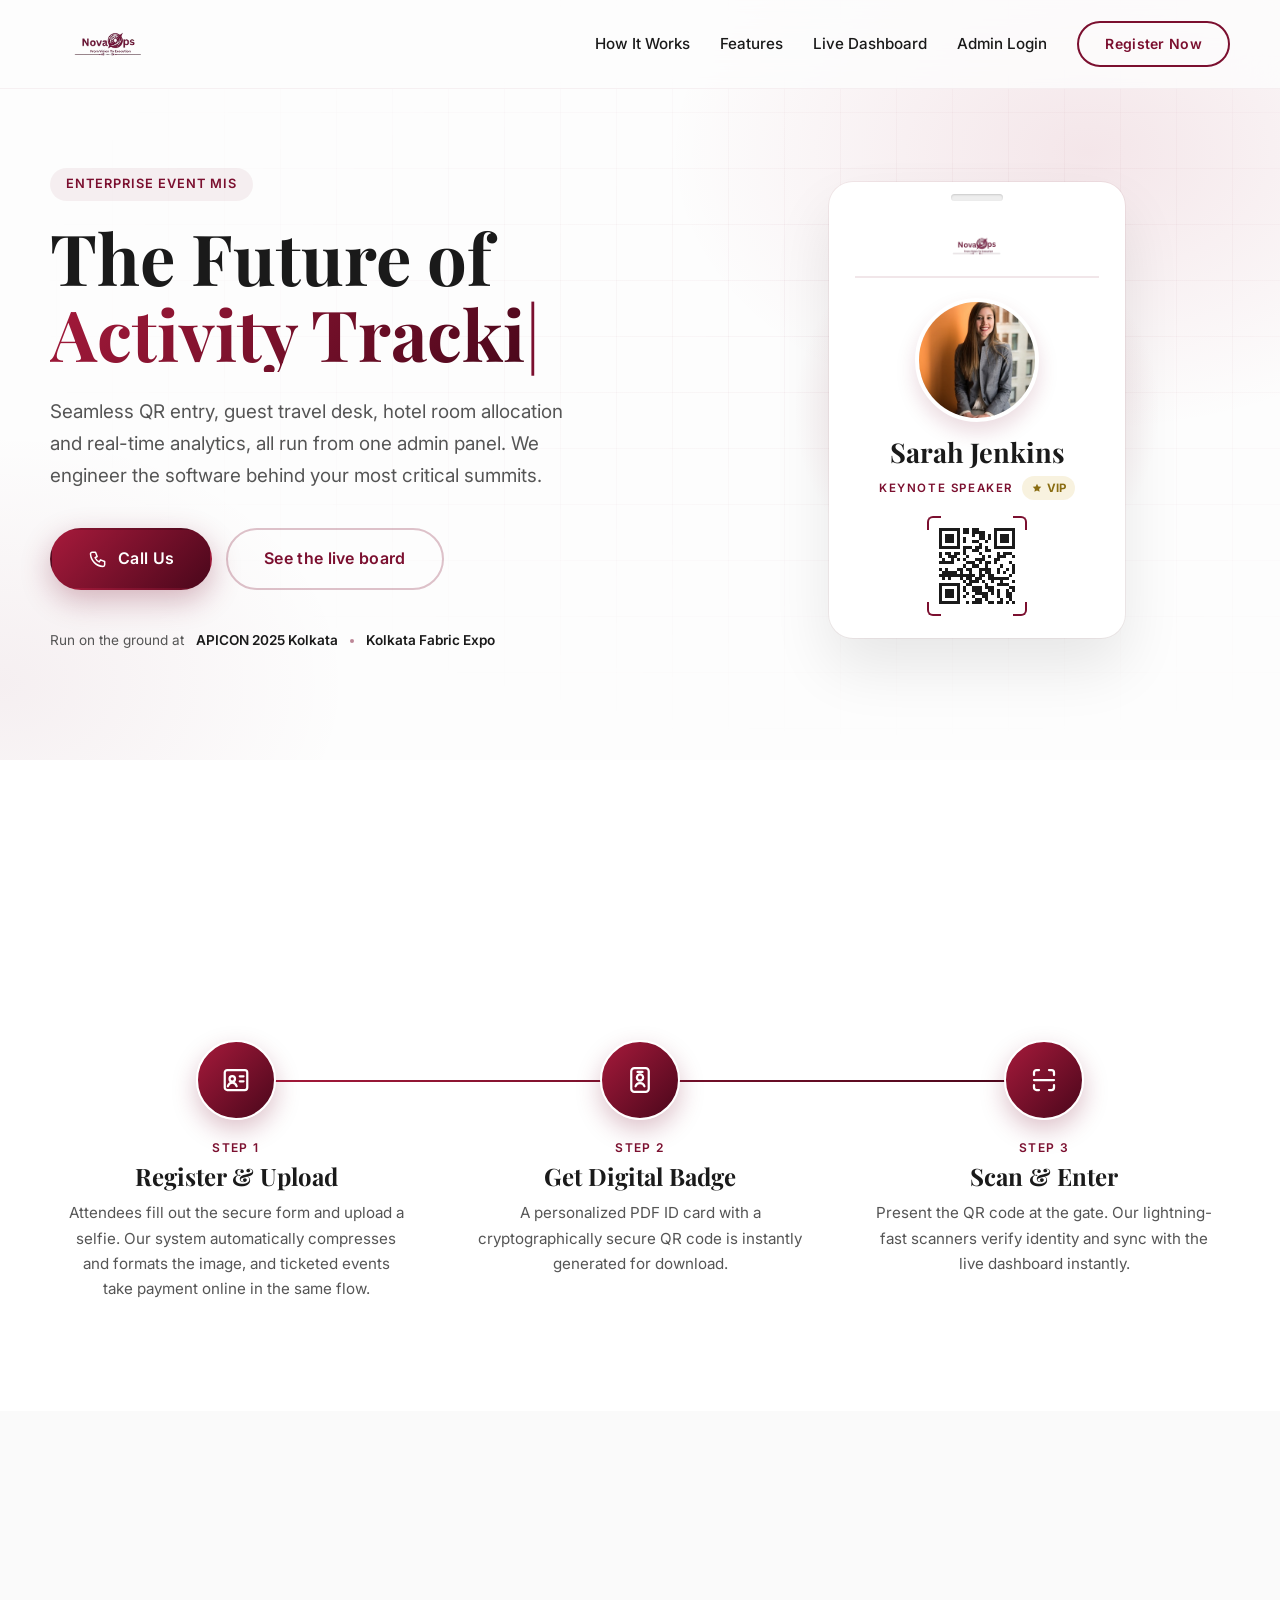
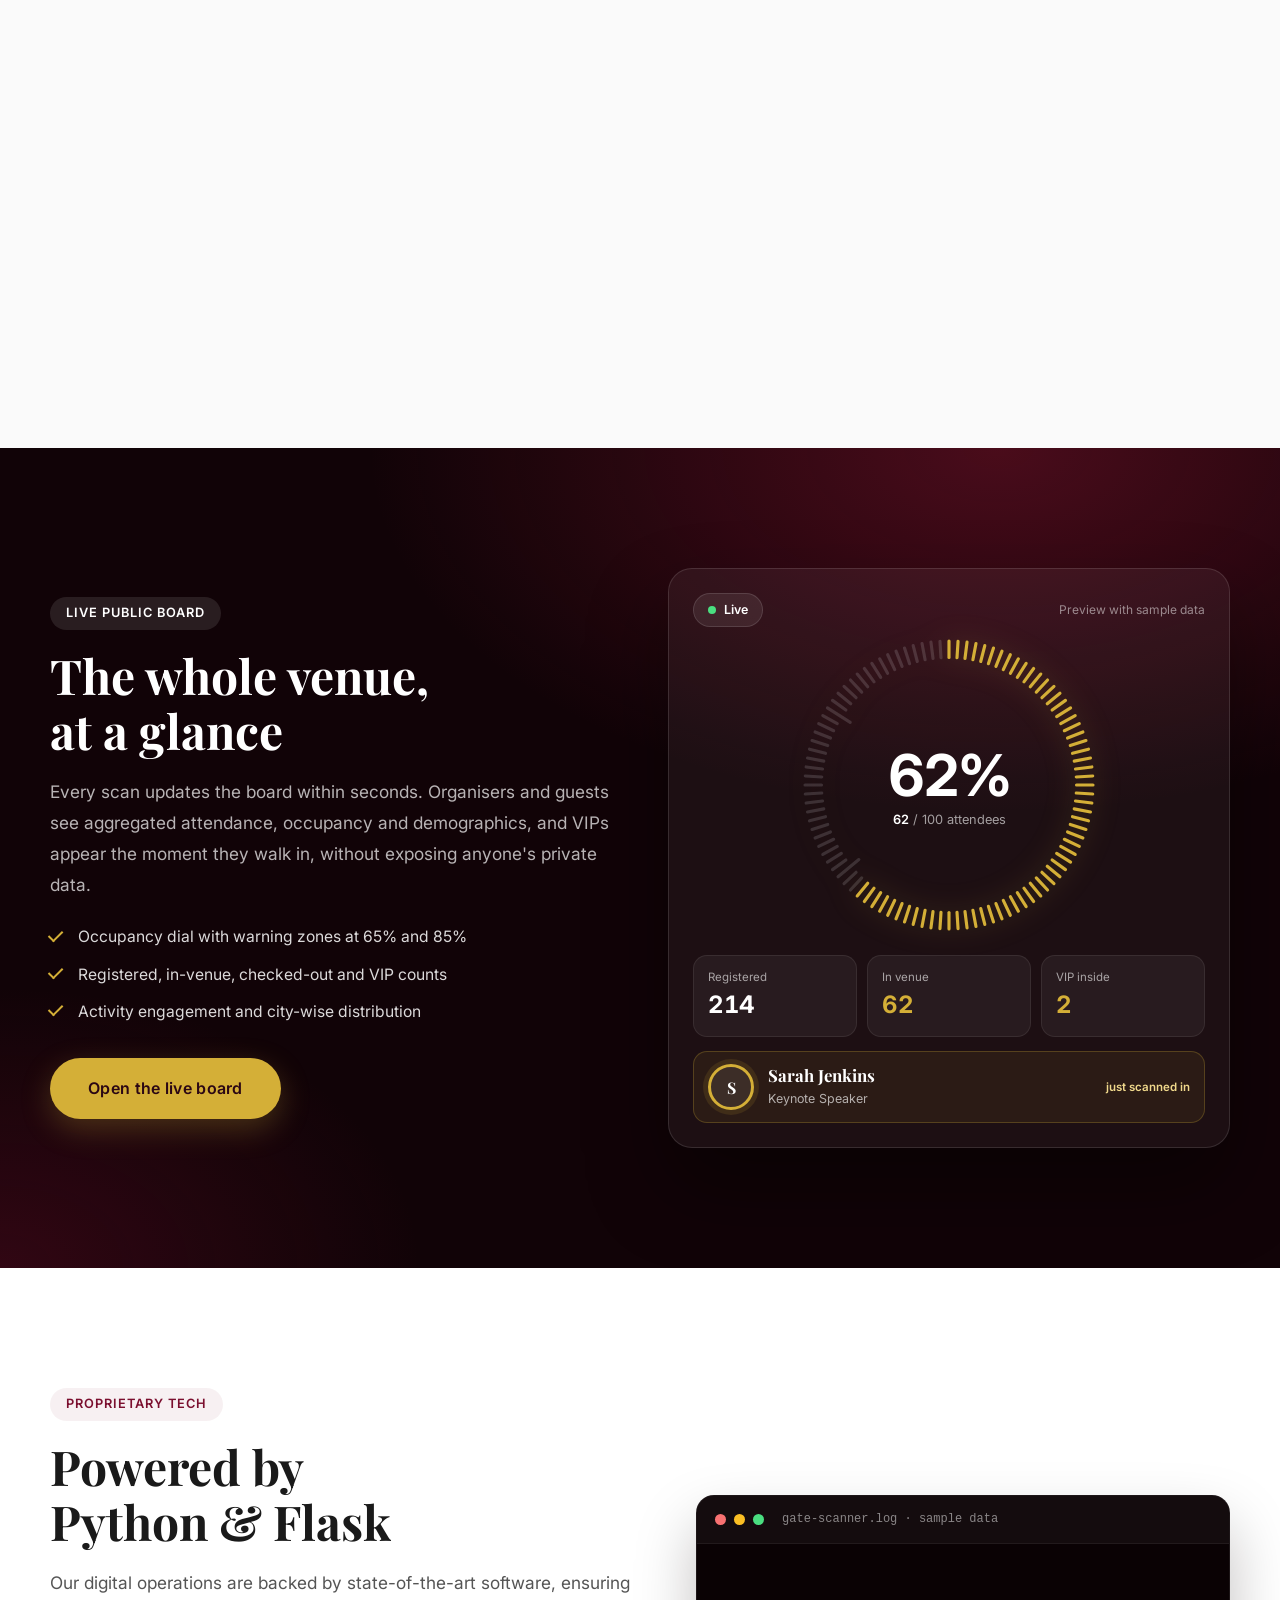
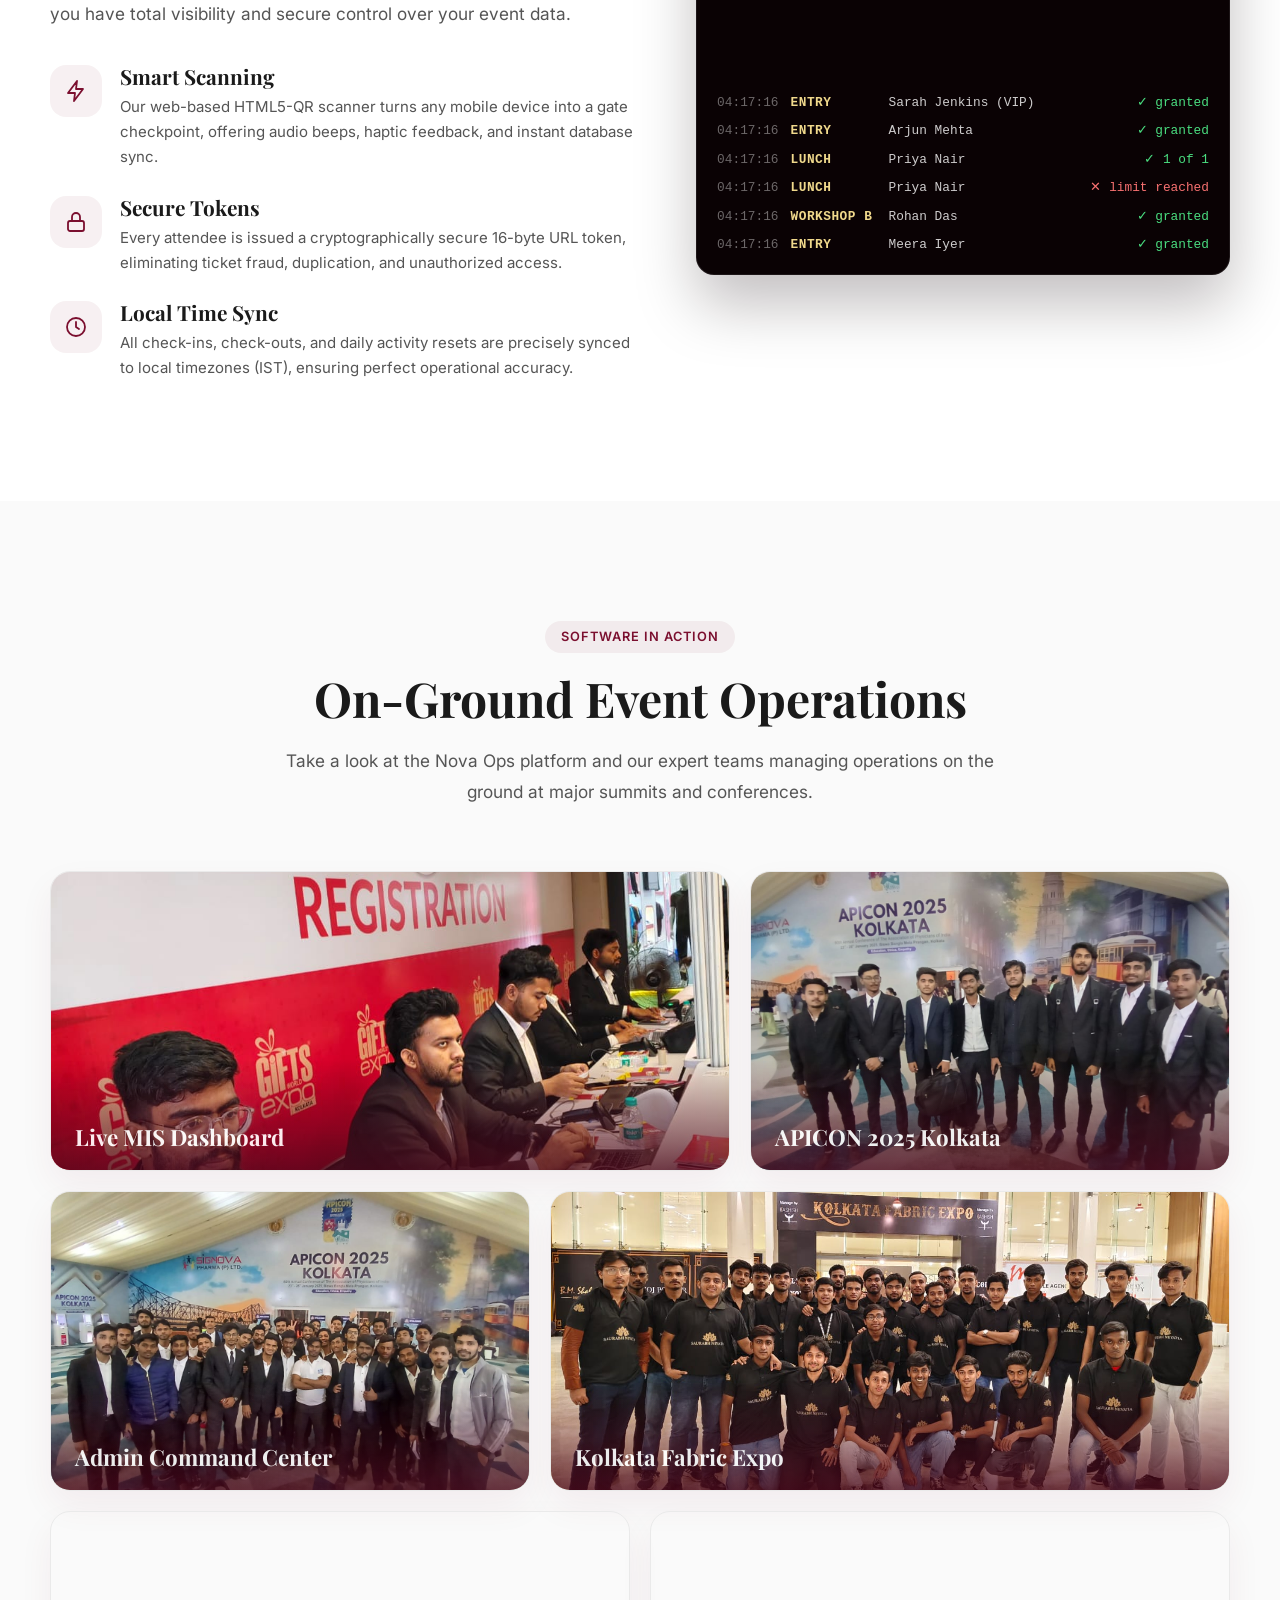
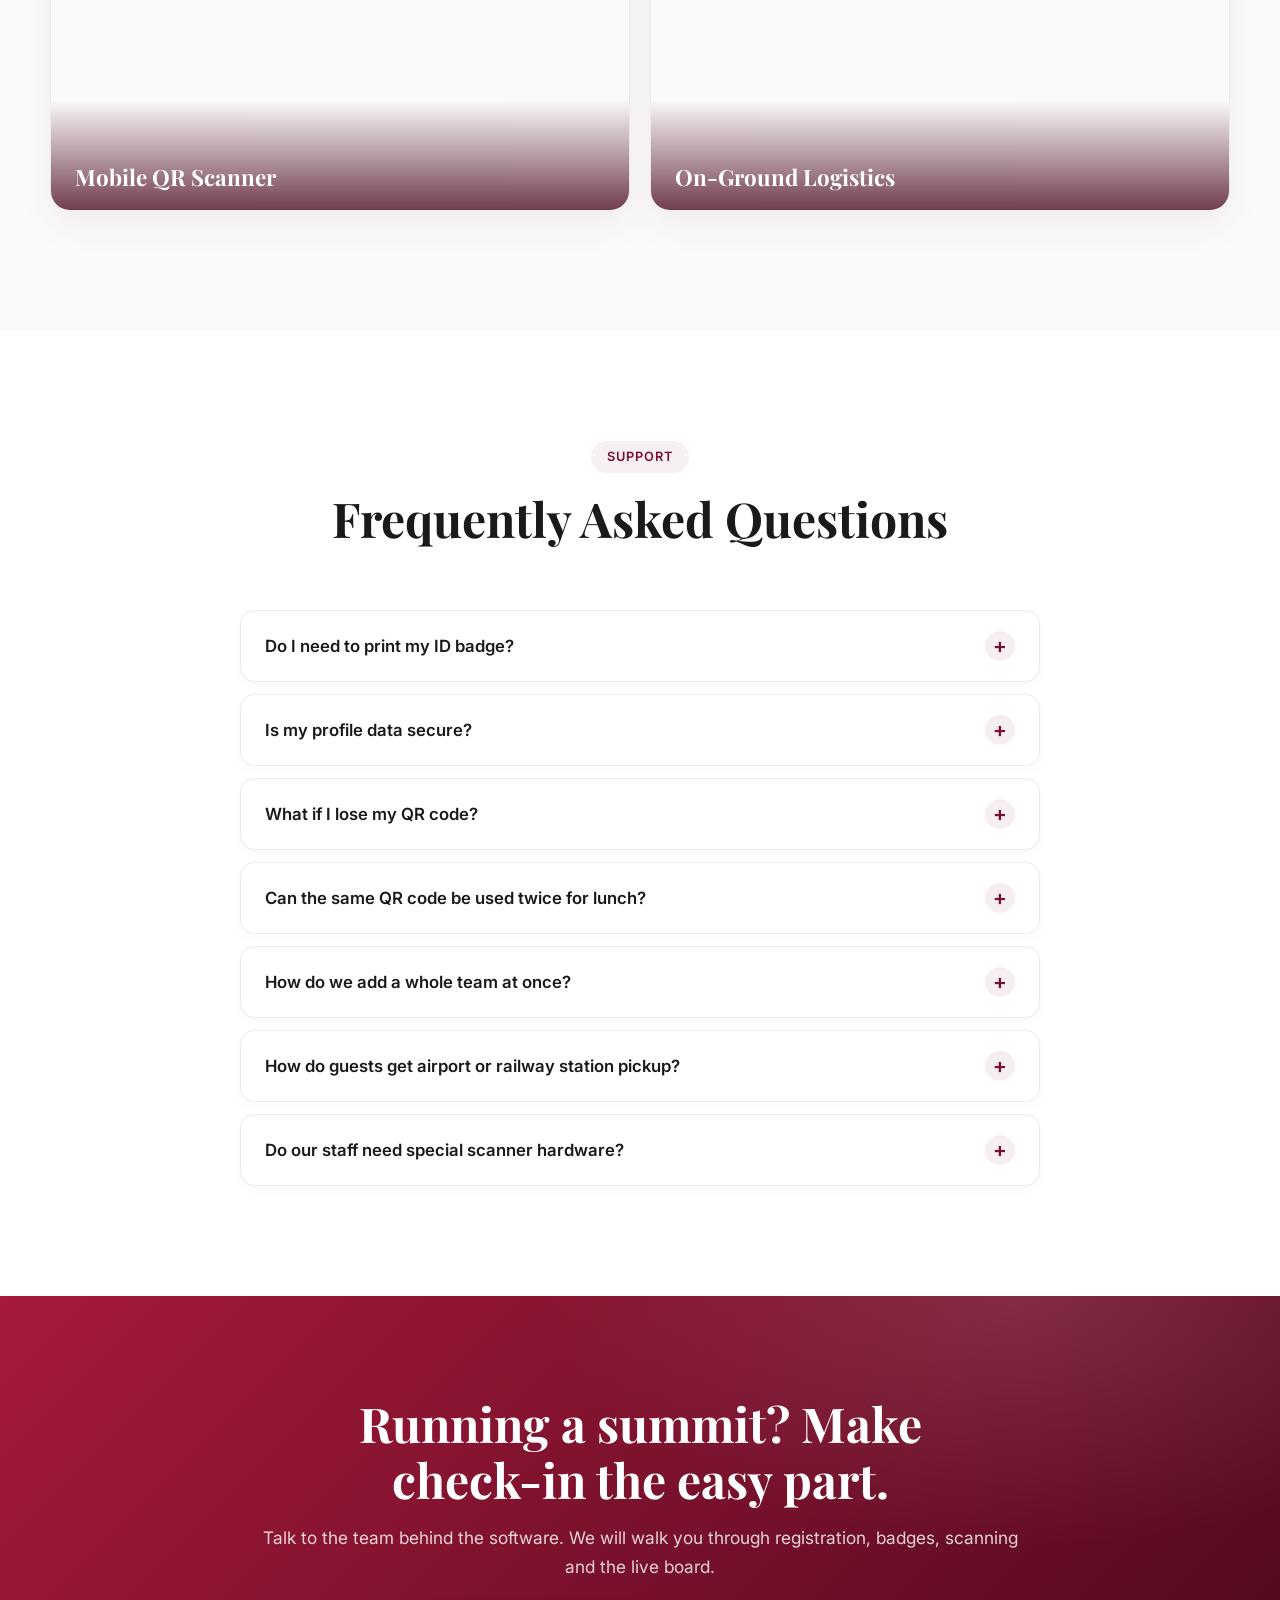
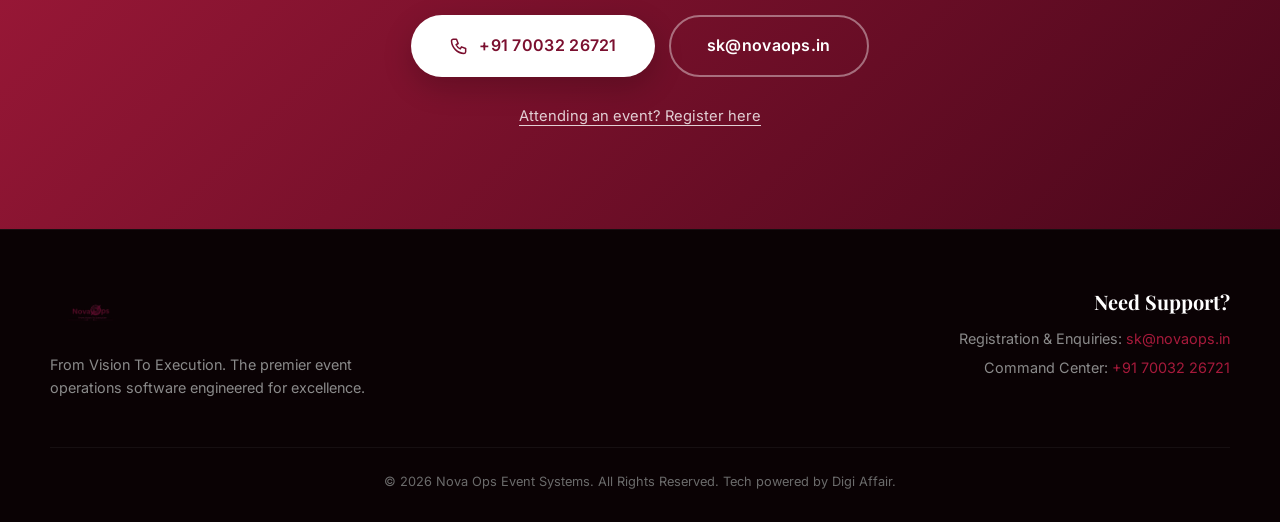
==== commit 29173bb7: "Update phone number to 7003226721, fix link redirects and resolve merge conflicts" ====
--- a/index.html
+++ b/index.html
@@ -49,7 +49,7 @@
         "contactPoint": {
           "@type": "ContactPoint",
           "email": "sk@novaops.in",
-          "telephone": "+91-85848-89889",
+          "telephone": "+91-70032-26721",
           "contactType": "customer support",
           "areaServed": "IN",
           "availableLanguage": [
@@ -177,9 +177,9 @@
           <a href="#how-it-works">How It Works</a>
           <a href="#features">Features</a>
           <a href="/live">Live Dashboard</a>
-          <a href="/admin-login">Admin Login</a>
-        </div>
-        <a href="404.html" class="nav-btn">Register Now</a>
+          <a href="https://emporium-isotope-finally.ngrok-free.dev/admin-login" target="_blank" rel="noopener noreferrer">Admin Login</a>
+        </div>
+        <a href="https://emporium-isotope-finally.ngrok-free.dev" class="nav-btn" target="_blank" rel="noopener noreferrer">Register Now</a>
       </div>
 
       <button class="menu-btn" id="menuBtn" aria-label="Toggle menu" aria-expanded="false" aria-controls="mobileMenu">
@@ -194,8 +194,8 @@
       <a href="#how-it-works" class="mobile-link">How It Works</a>
       <a href="#features" class="mobile-link">Features</a>
       <a href="/live" class="mobile-link">Live Dashboard</a>
-      <a href="https://emporium-isotope-finally.ngrok-free.dev/admin-login" class="mobile-link">Admin Login</a>
-      <a href="https://emporium-isotope-finally.ngrok-free.dev" class="btn btn-primary mobile-link">Register Now</a>
+      <a href="https://emporium-isotope-finally.ngrok-free.dev/admin-login" class="mobile-link" target="_blank" rel="noopener noreferrer">Admin Login</a>
+      <a href="https://emporium-isotope-finally.ngrok-free.dev" class="btn btn-primary mobile-link" target="_blank" rel="noopener noreferrer">Register Now</a>
     </div>
   </div>
 
@@ -218,10 +218,11 @@
             all run from one admin panel. We engineer the software behind your most critical summits.
           </p>
           <div class="hero-cta reveal" style="--d:240ms">
-            <a href="tel:+918584889889" class="btn btn-primary">
+            <a href="tel:+917003226721" class="btn btn-primary">
               <svg class="ic" viewBox="0 0 24 24" aria-hidden="true">
                 <path d="M5 4h4l2 5-2.5 1.5a11 11 0 005 5L15 13l5 2v4a2 2 0 01-2 2A16 16 0 013 6a2 2 0 012-2z" />
               </svg>
+
               Call Us
             </a>
             <a href="/live" class="btn btn-ghost">See the live board</a>
@@ -707,11 +708,11 @@
         <p>Talk to the team behind the software. We will walk you through registration, badges, scanning and the live
           board.</p>
         <div class="cta-actions">
-          <a href="tel:+918584889889" class="btn btn-light">
+          <a href="tel:+917003226721" class="btn btn-light">
             <svg class="ic" viewBox="0 0 24 24" aria-hidden="true">
               <path d="M5 4h4l2 5-2.5 1.5a11 11 0 005 5L15 13l5 2v4a2 2 0 01-2 2A16 16 0 013 6a2 2 0 012-2z" />
             </svg>
-            +91 85848 89889
+            +91 70032 26721
           </a>
           <a href="mailto:sk@novaops.in" class="btn btn-outline-light">sk@novaops.in</a>
         </div>
@@ -734,7 +735,7 @@
         <div class="footer-support">
           <h2>Need Support?</h2>
           <p>Registration &amp; Enquiries: <a href="mailto:sk@novaops.in">sk@novaops.in</a></p>
-          <p>Command Center: <a href="tel:+918584889889">+91 85848 89889</a></p>
+          <p>Command Center: <a href="tel:+917003226721">+91 70032 26721</a></p>
         </div>
       </div>
       <div class="footer-bottom">
@@ -756,5 +757,4 @@
 
   <script src="script.js" defer></script>
 </body>
-
-</html>+</html>
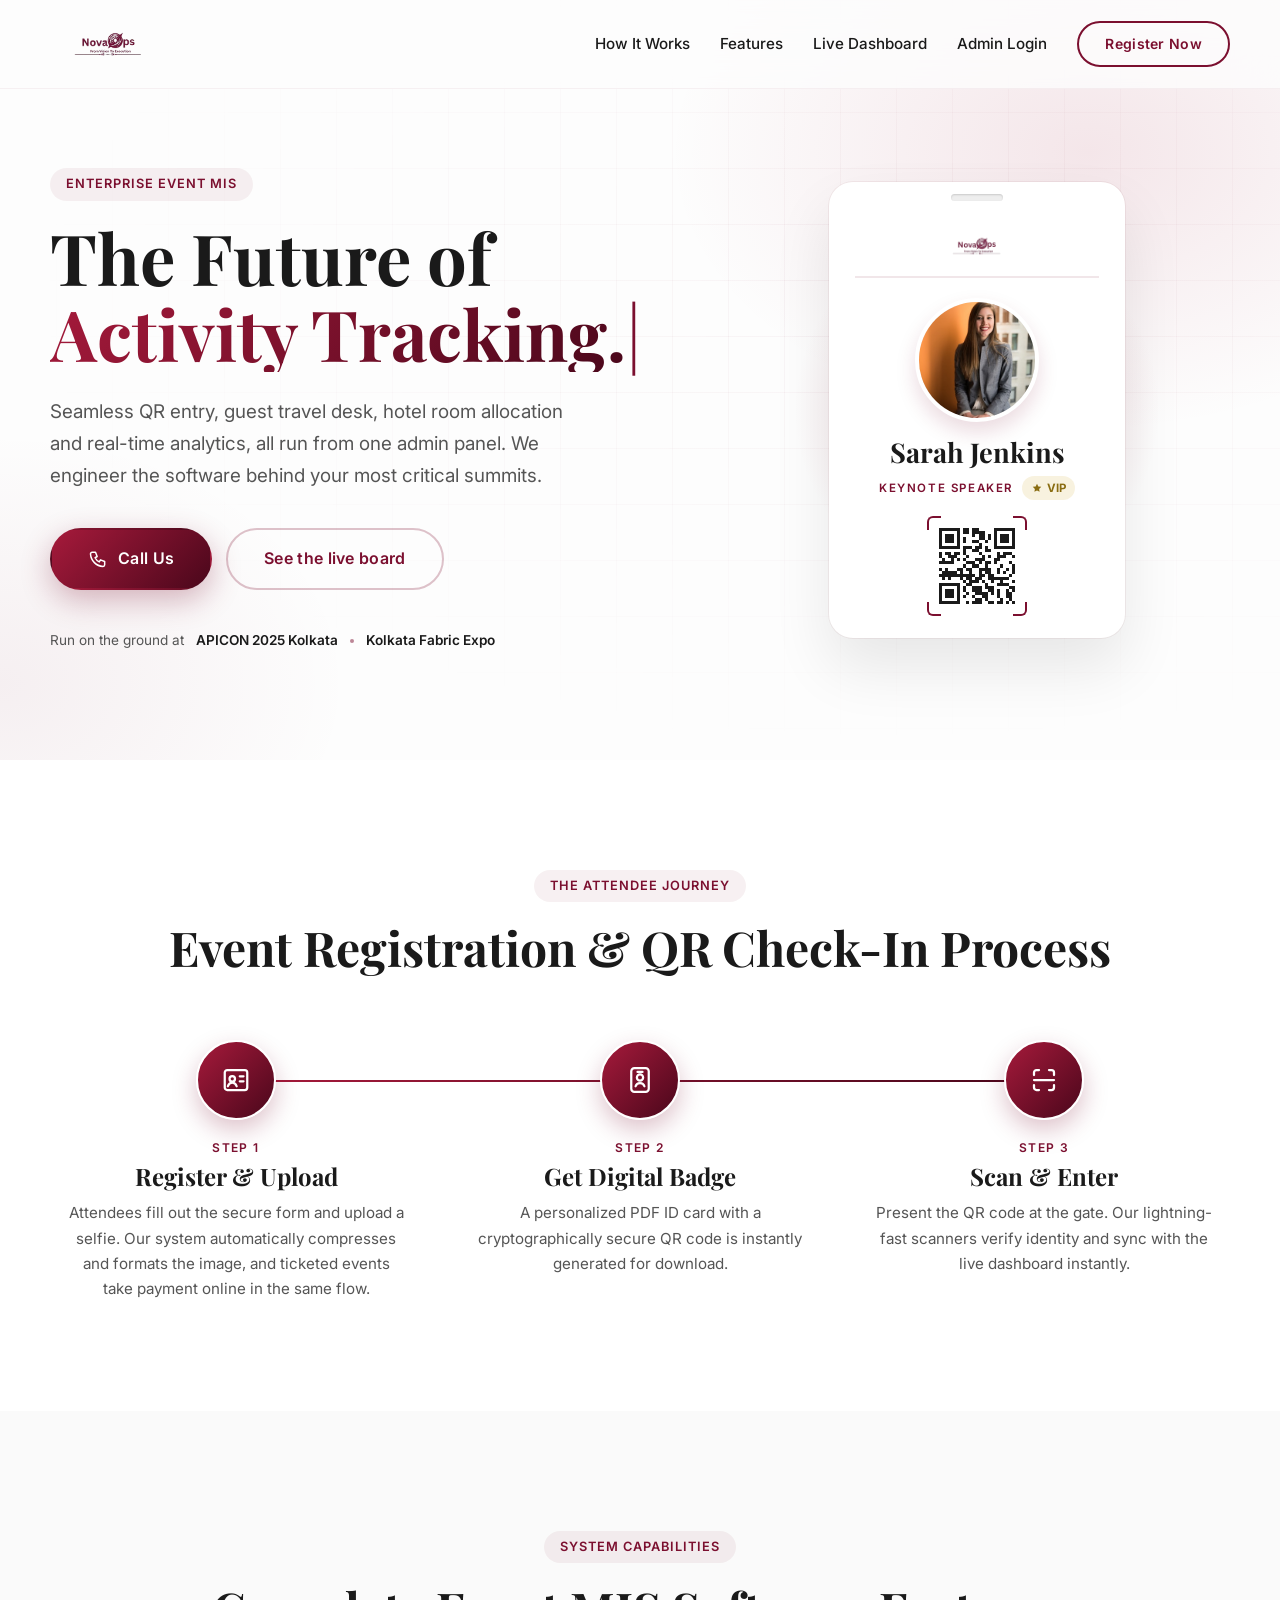
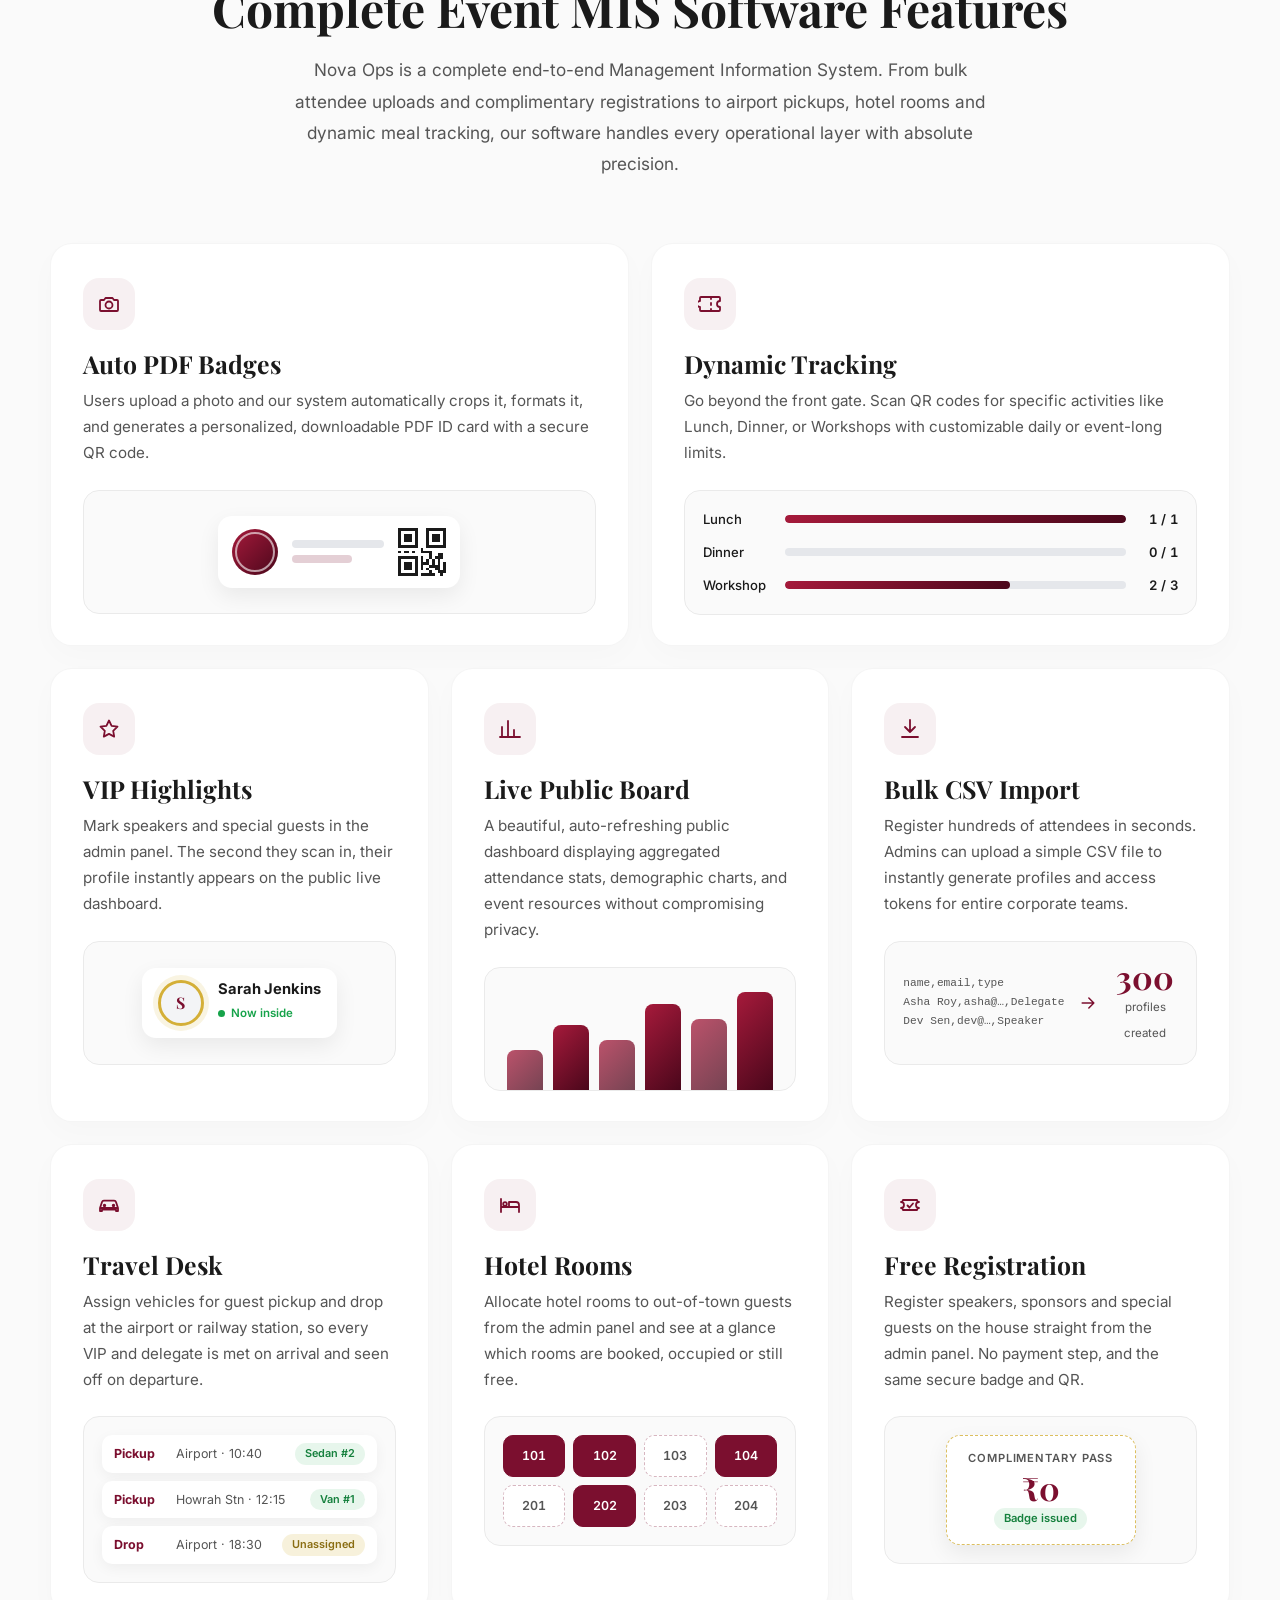
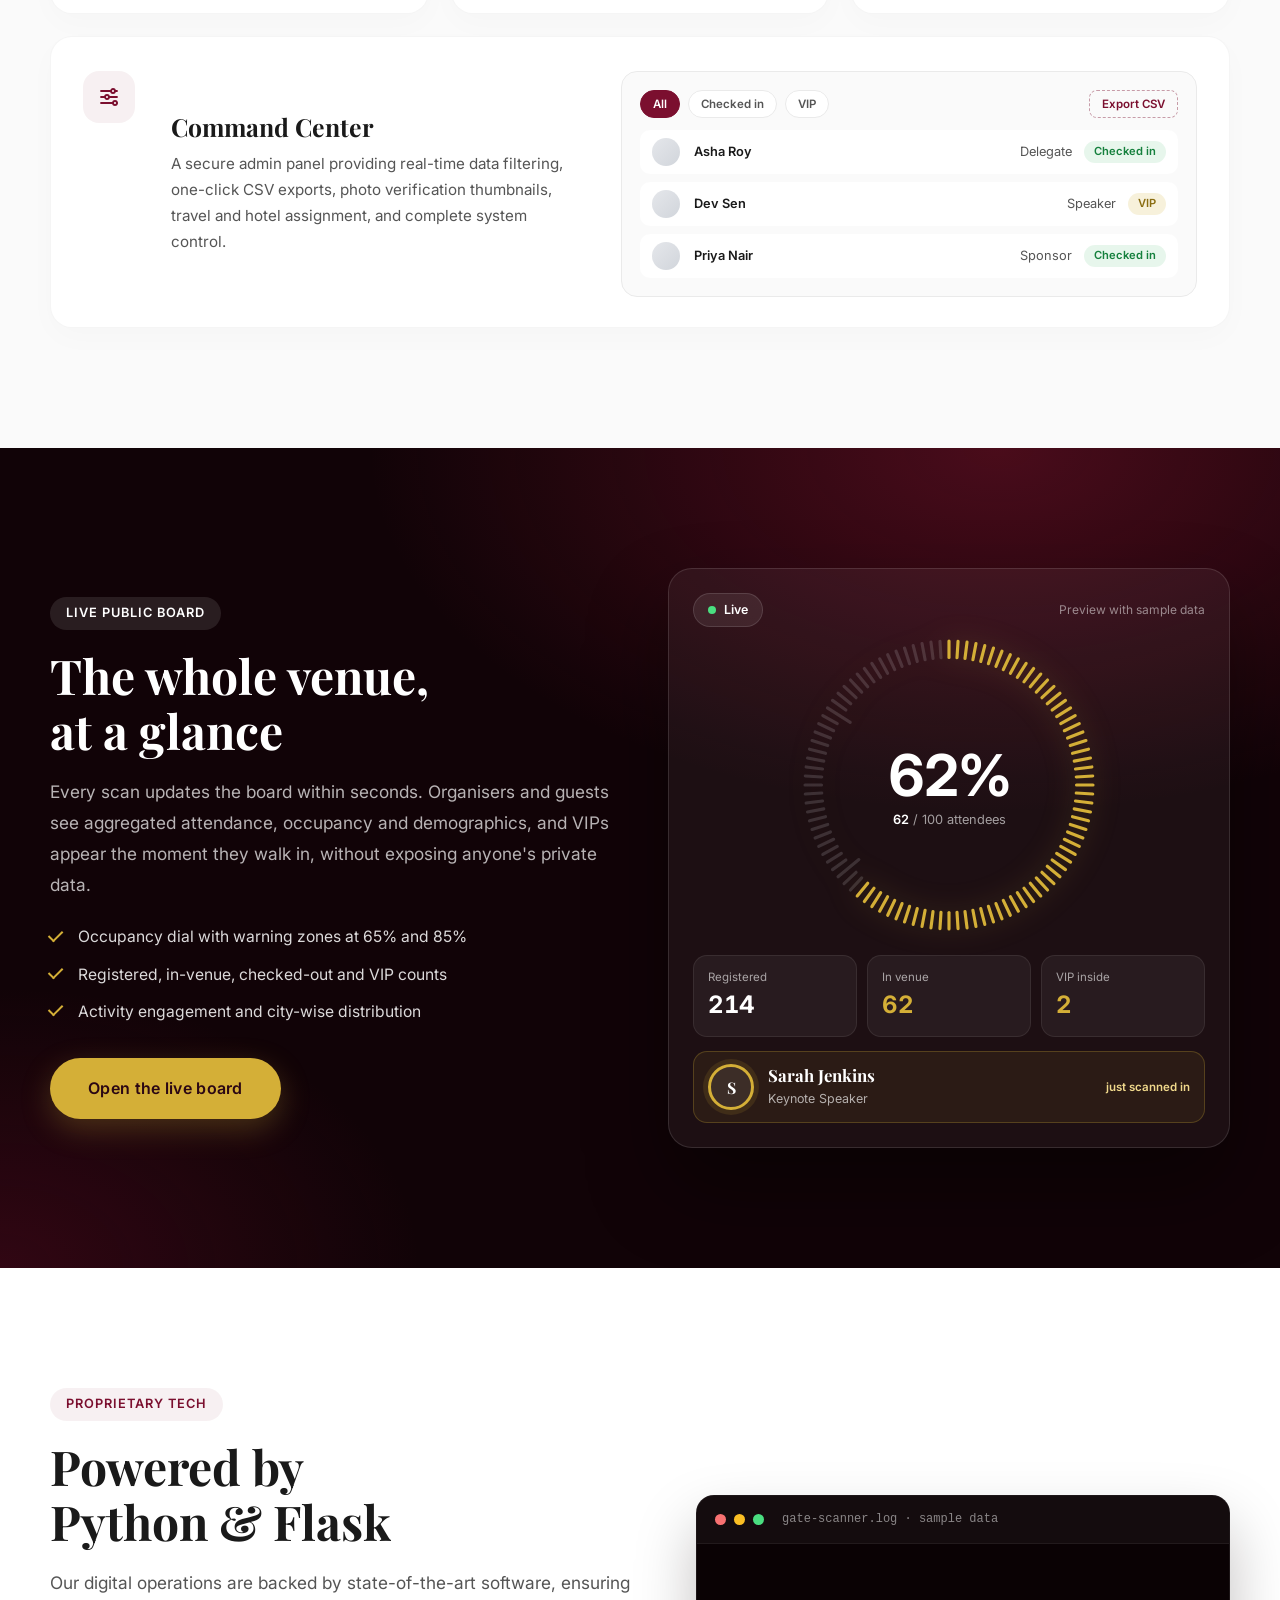
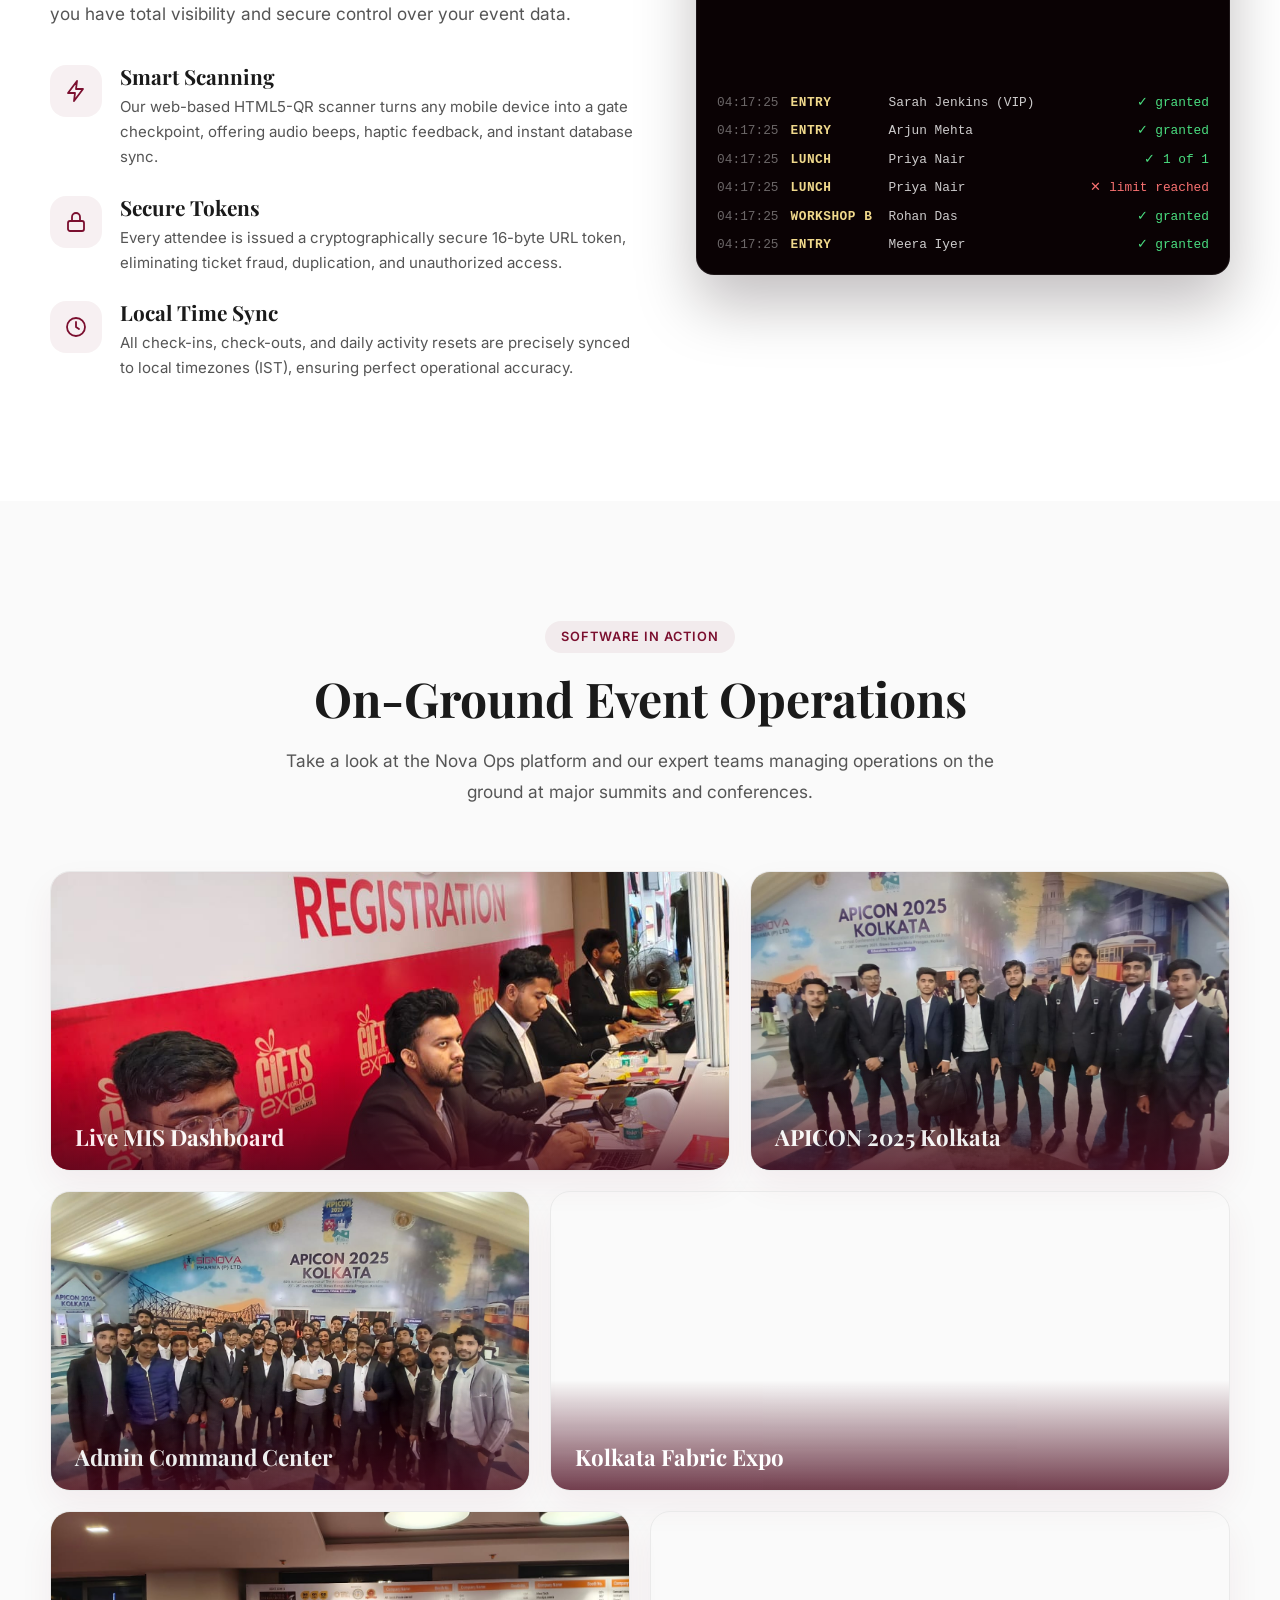
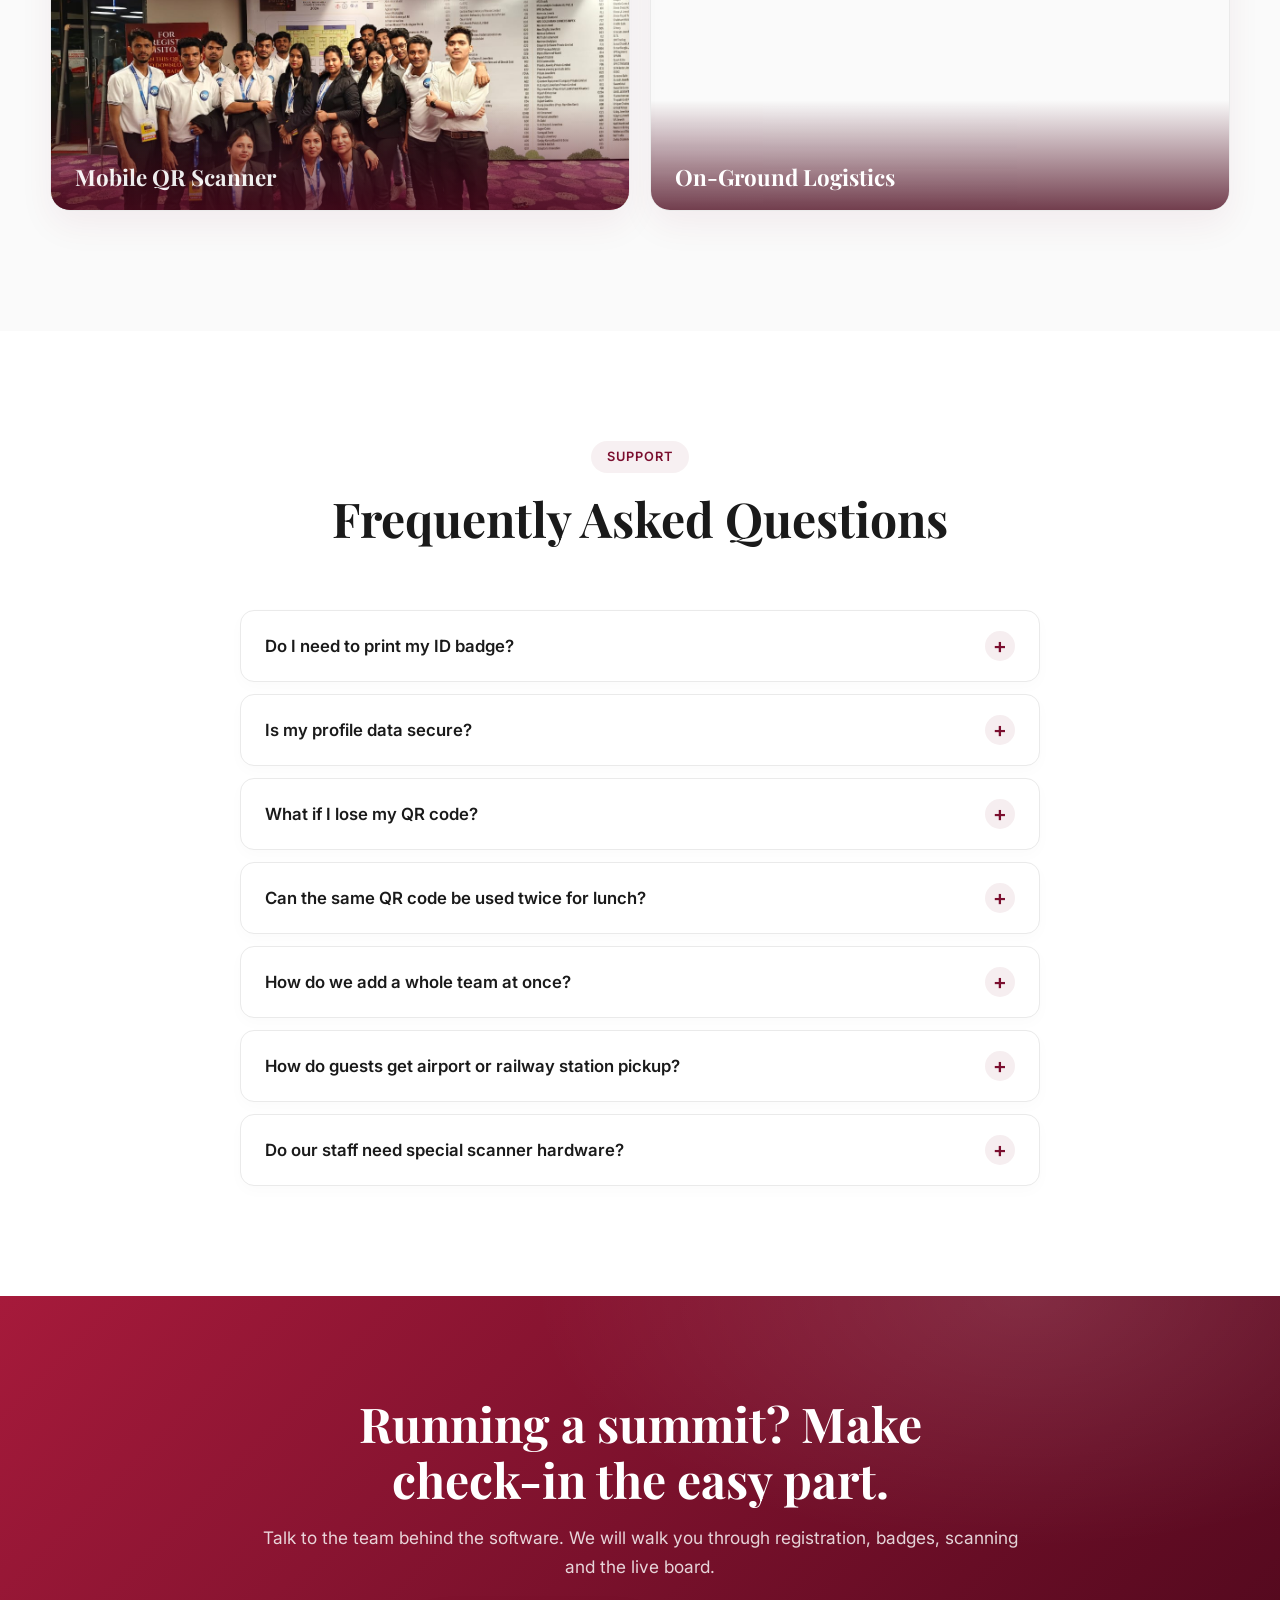
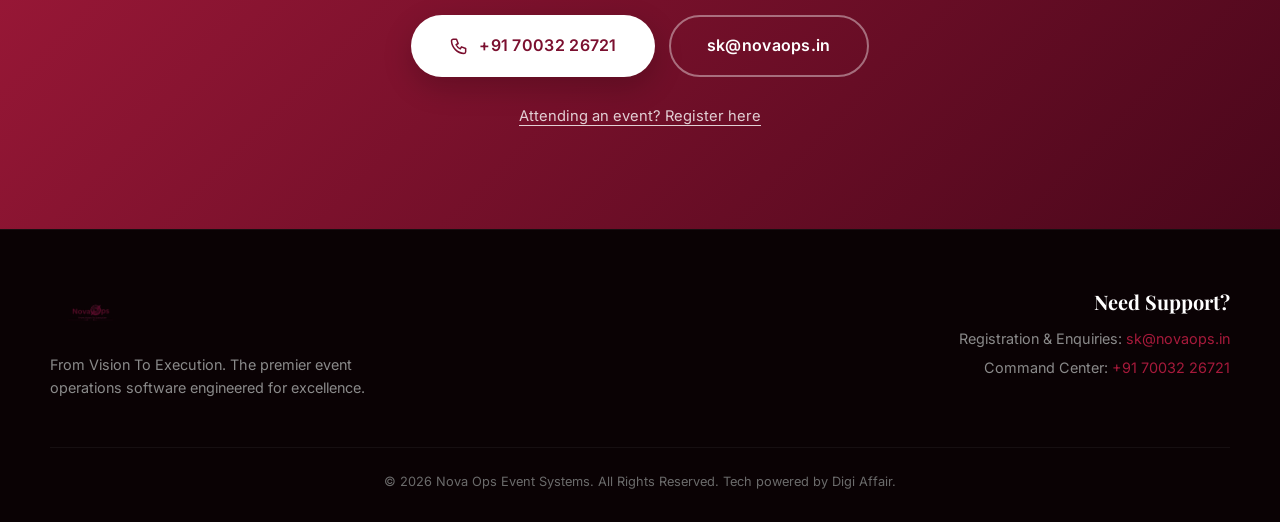
==== commit 0470e91d: "Add automatic server health check with 404 fallback for registration and admin links" ====
--- a/index.html
+++ b/index.html
@@ -177,9 +177,9 @@
           <a href="#how-it-works">How It Works</a>
           <a href="#features">Features</a>
           <a href="/live">Live Dashboard</a>
-          <a href="https://emporium-isotope-finally.ngrok-free.dev/admin-login" target="_blank" rel="noopener noreferrer">Admin Login</a>
-        </div>
-        <a href="https://emporium-isotope-finally.ngrok-free.dev" class="nav-btn" target="_blank" rel="noopener noreferrer">Register Now</a>
+          <a href="https://emporium-isotope-finally.ngrok-free.dev/admin-login" target="_blank" rel="noopener noreferrer" data-live-check="true">Admin Login</a>
+        </div>
+        <a href="https://emporium-isotope-finally.ngrok-free.dev" class="nav-btn" target="_blank" rel="noopener noreferrer" data-live-check="true">Register Now</a>
       </div>
 
       <button class="menu-btn" id="menuBtn" aria-label="Toggle menu" aria-expanded="false" aria-controls="mobileMenu">
@@ -194,8 +194,8 @@
       <a href="#how-it-works" class="mobile-link">How It Works</a>
       <a href="#features" class="mobile-link">Features</a>
       <a href="/live" class="mobile-link">Live Dashboard</a>
-      <a href="https://emporium-isotope-finally.ngrok-free.dev/admin-login" class="mobile-link" target="_blank" rel="noopener noreferrer">Admin Login</a>
-      <a href="https://emporium-isotope-finally.ngrok-free.dev" class="btn btn-primary mobile-link" target="_blank" rel="noopener noreferrer">Register Now</a>
+      <a href="https://emporium-isotope-finally.ngrok-free.dev/admin-login" class="mobile-link" target="_blank" rel="noopener noreferrer" data-live-check="true">Admin Login</a>
+      <a href="https://emporium-isotope-finally.ngrok-free.dev" class="btn btn-primary mobile-link" target="_blank" rel="noopener noreferrer" data-live-check="true">Register Now</a>
     </div>
   </div>
 
@@ -716,7 +716,7 @@
           </a>
           <a href="mailto:sk@novaops.in" class="btn btn-outline-light">sk@novaops.in</a>
         </div>
-        <a class="cta-link" href="/">Attending an event? Register here</a>
+        <a class="cta-link" href="https://emporium-isotope-finally.ngrok-free.dev" target="_blank" rel="noopener noreferrer" data-live-check="true">Attending an event? Register here</a>
       </div>
     </section>
 
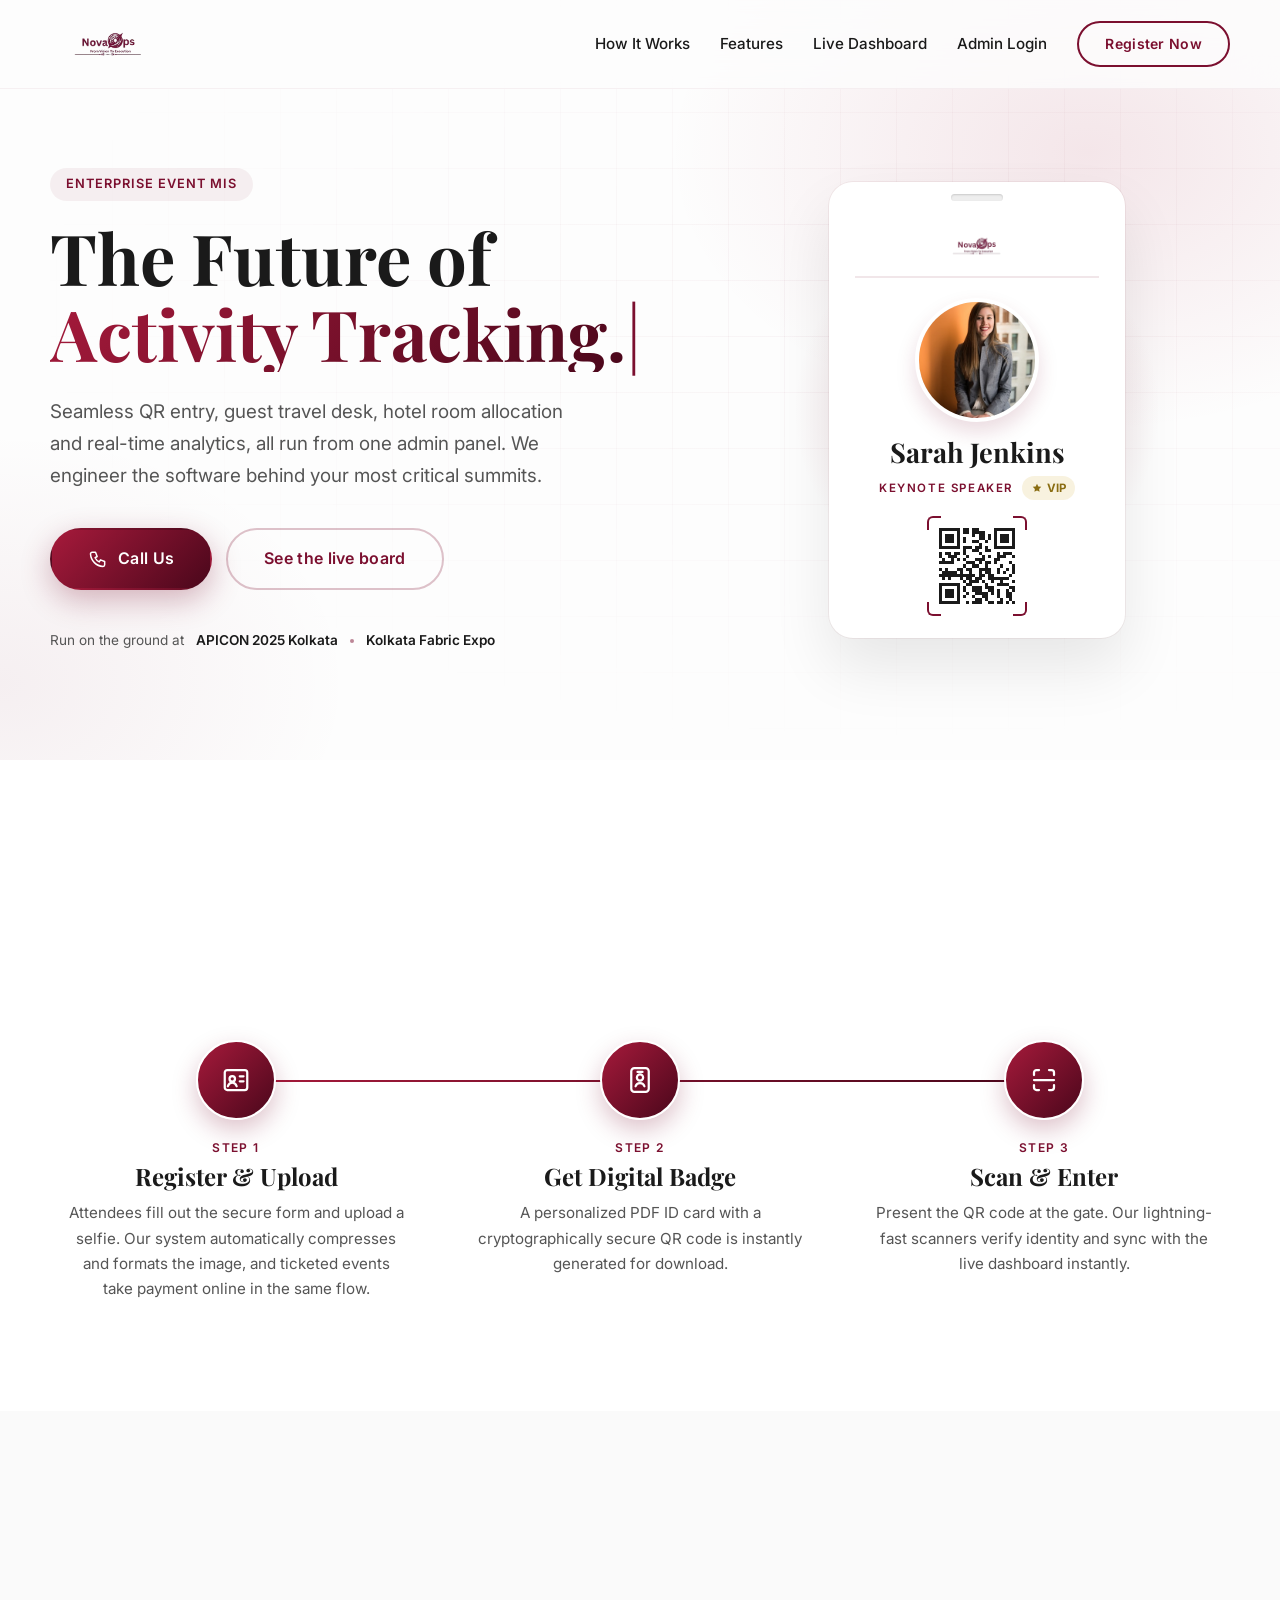
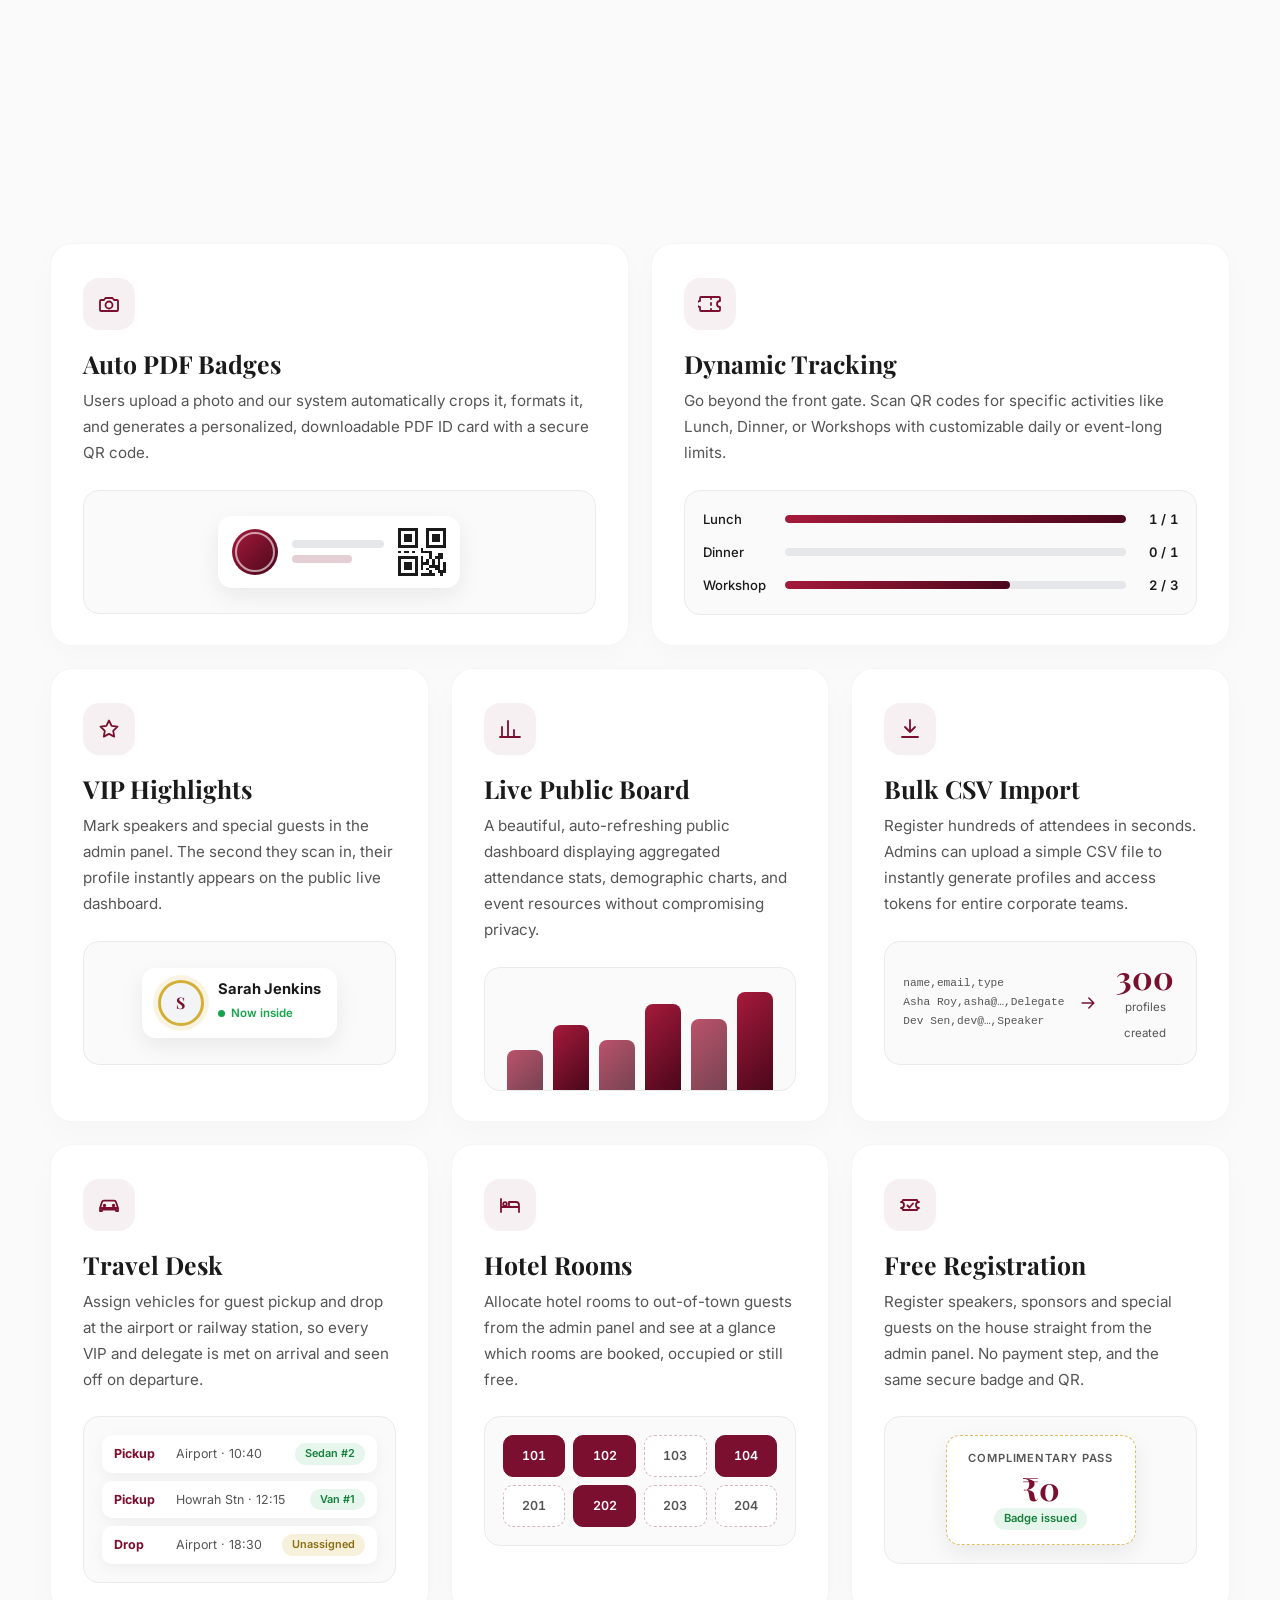
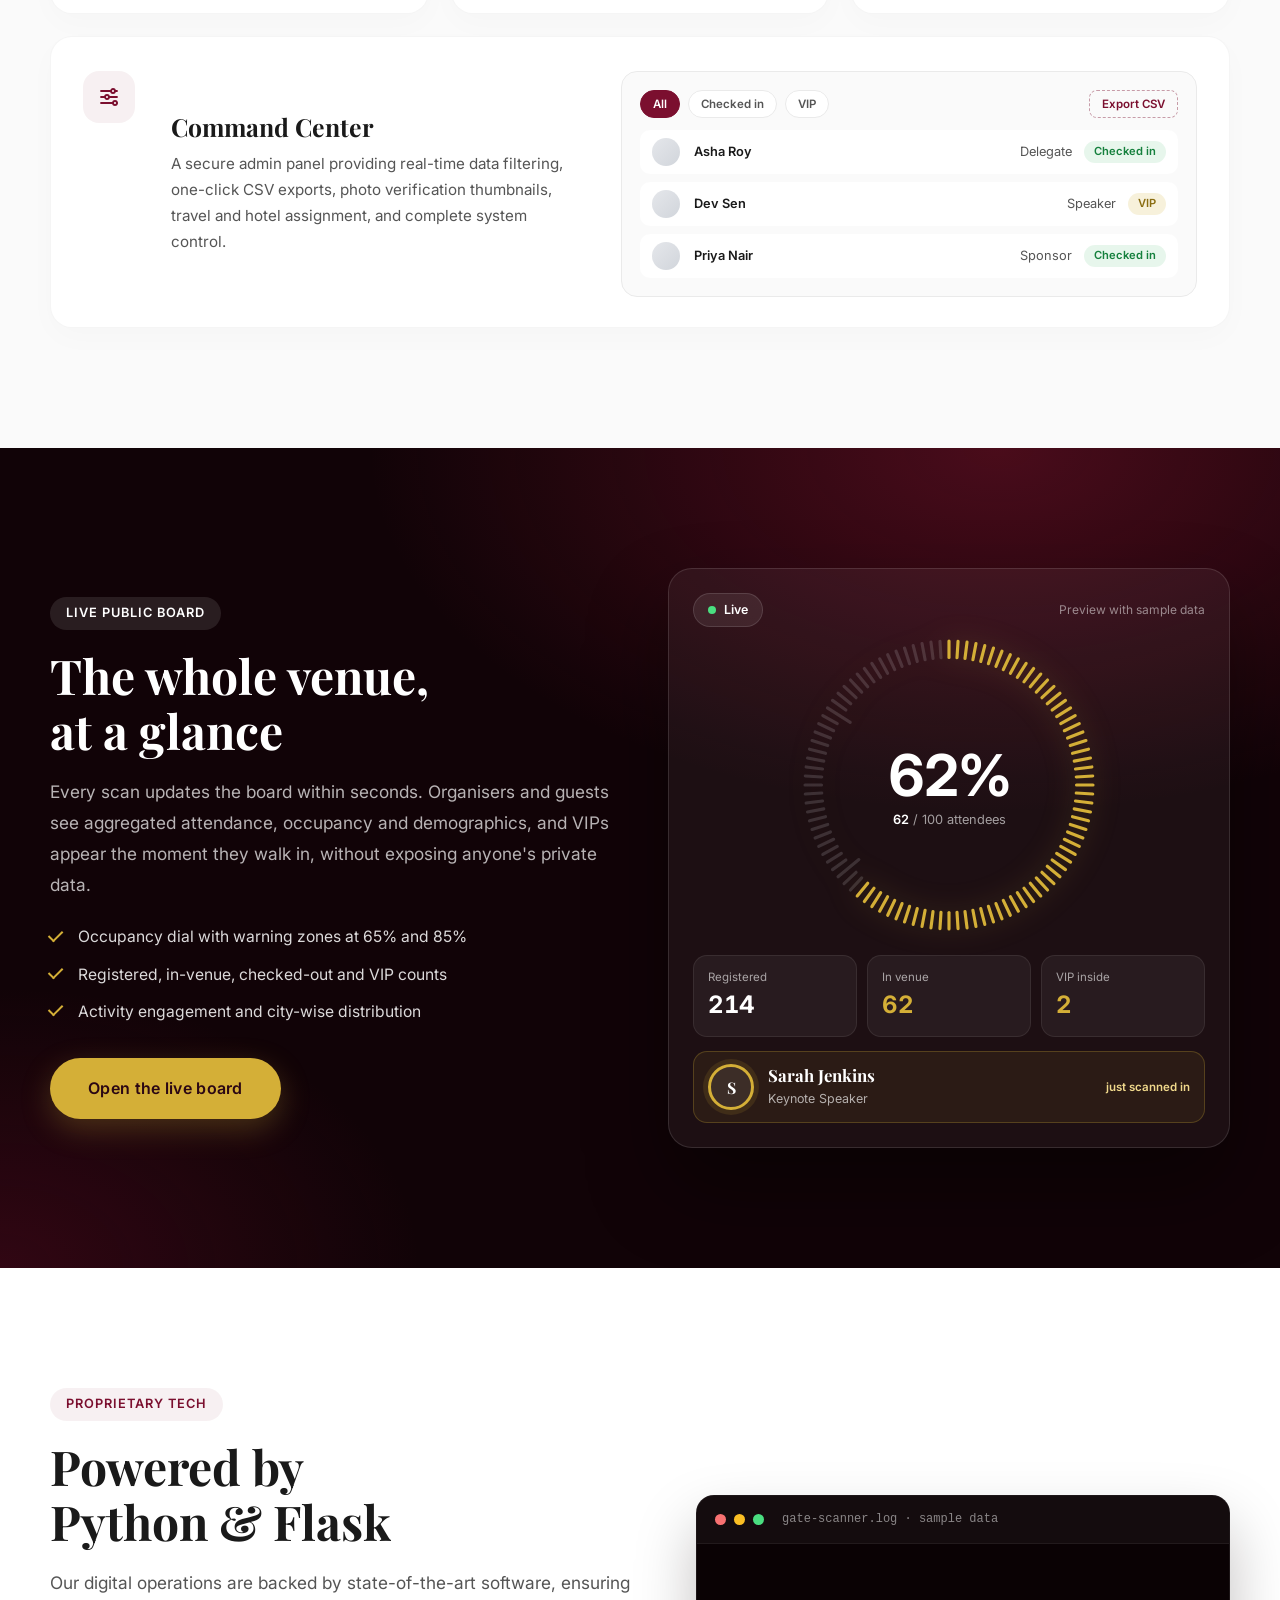
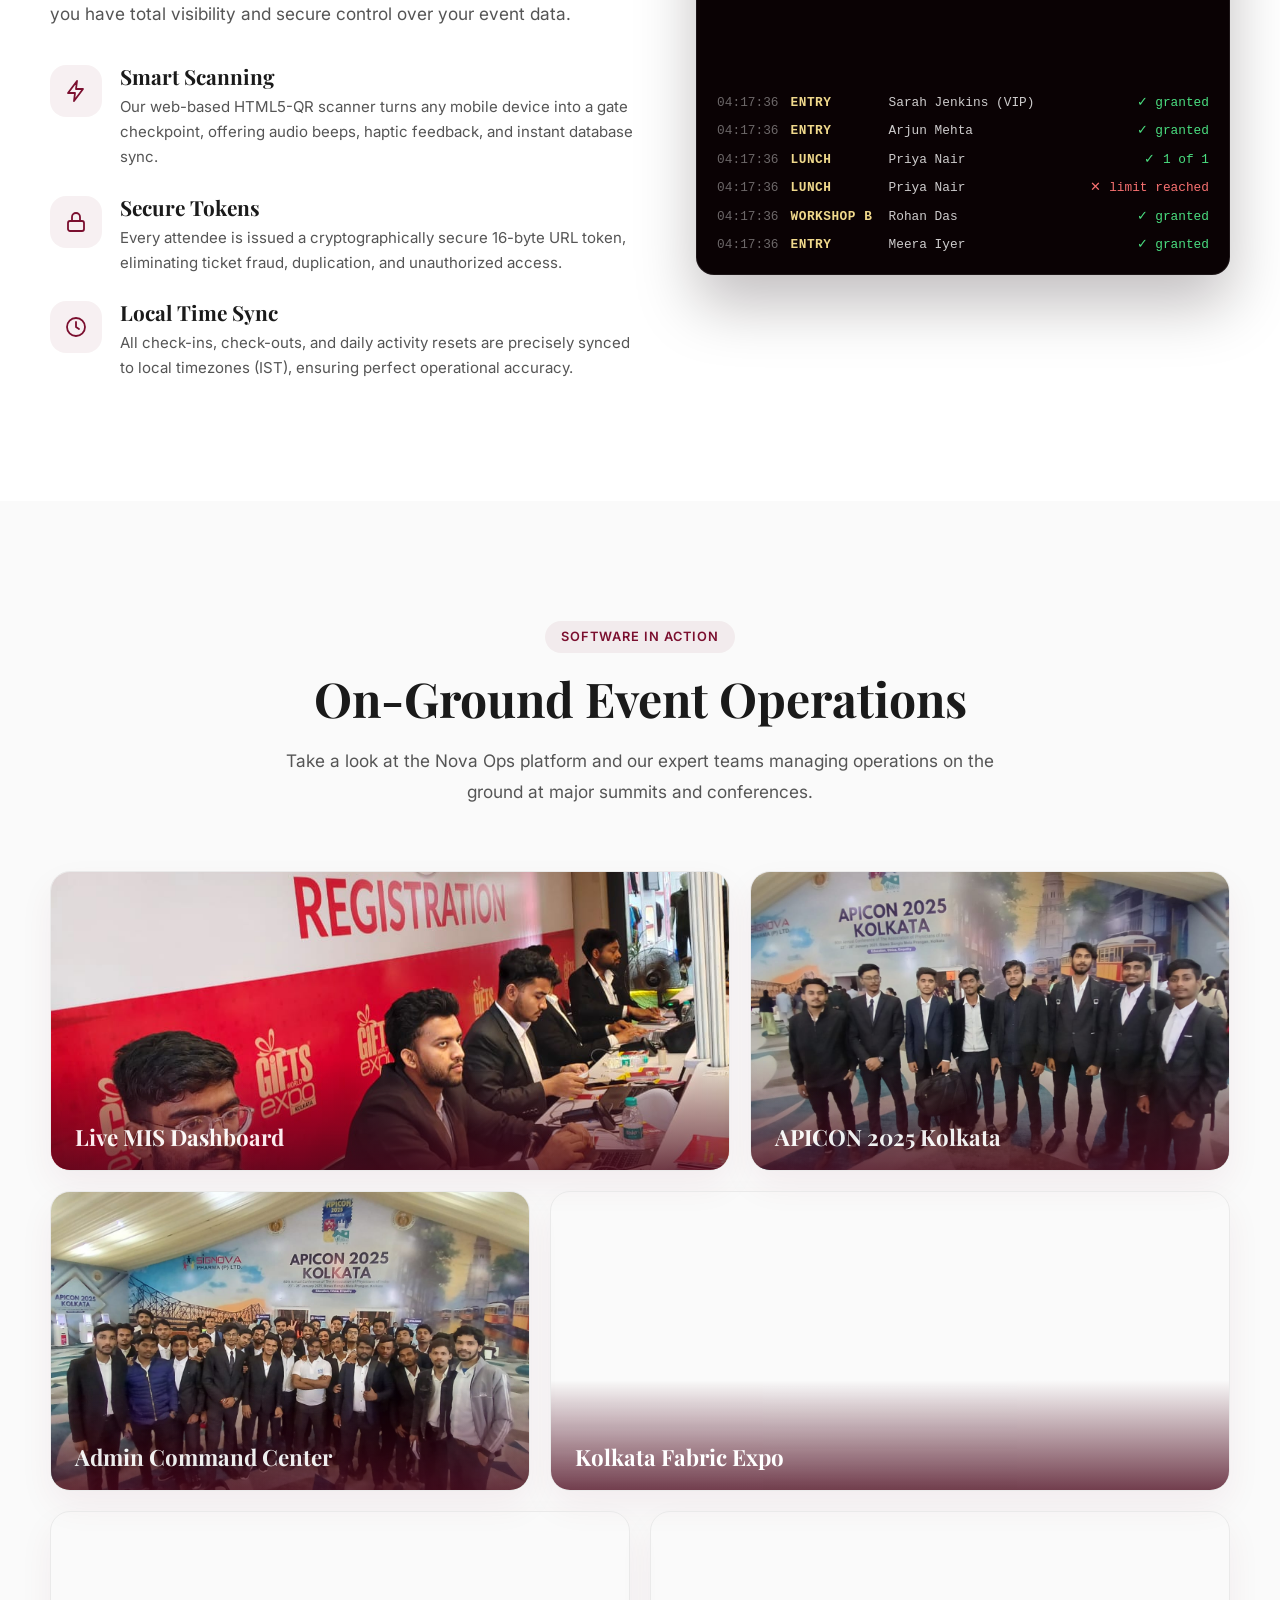
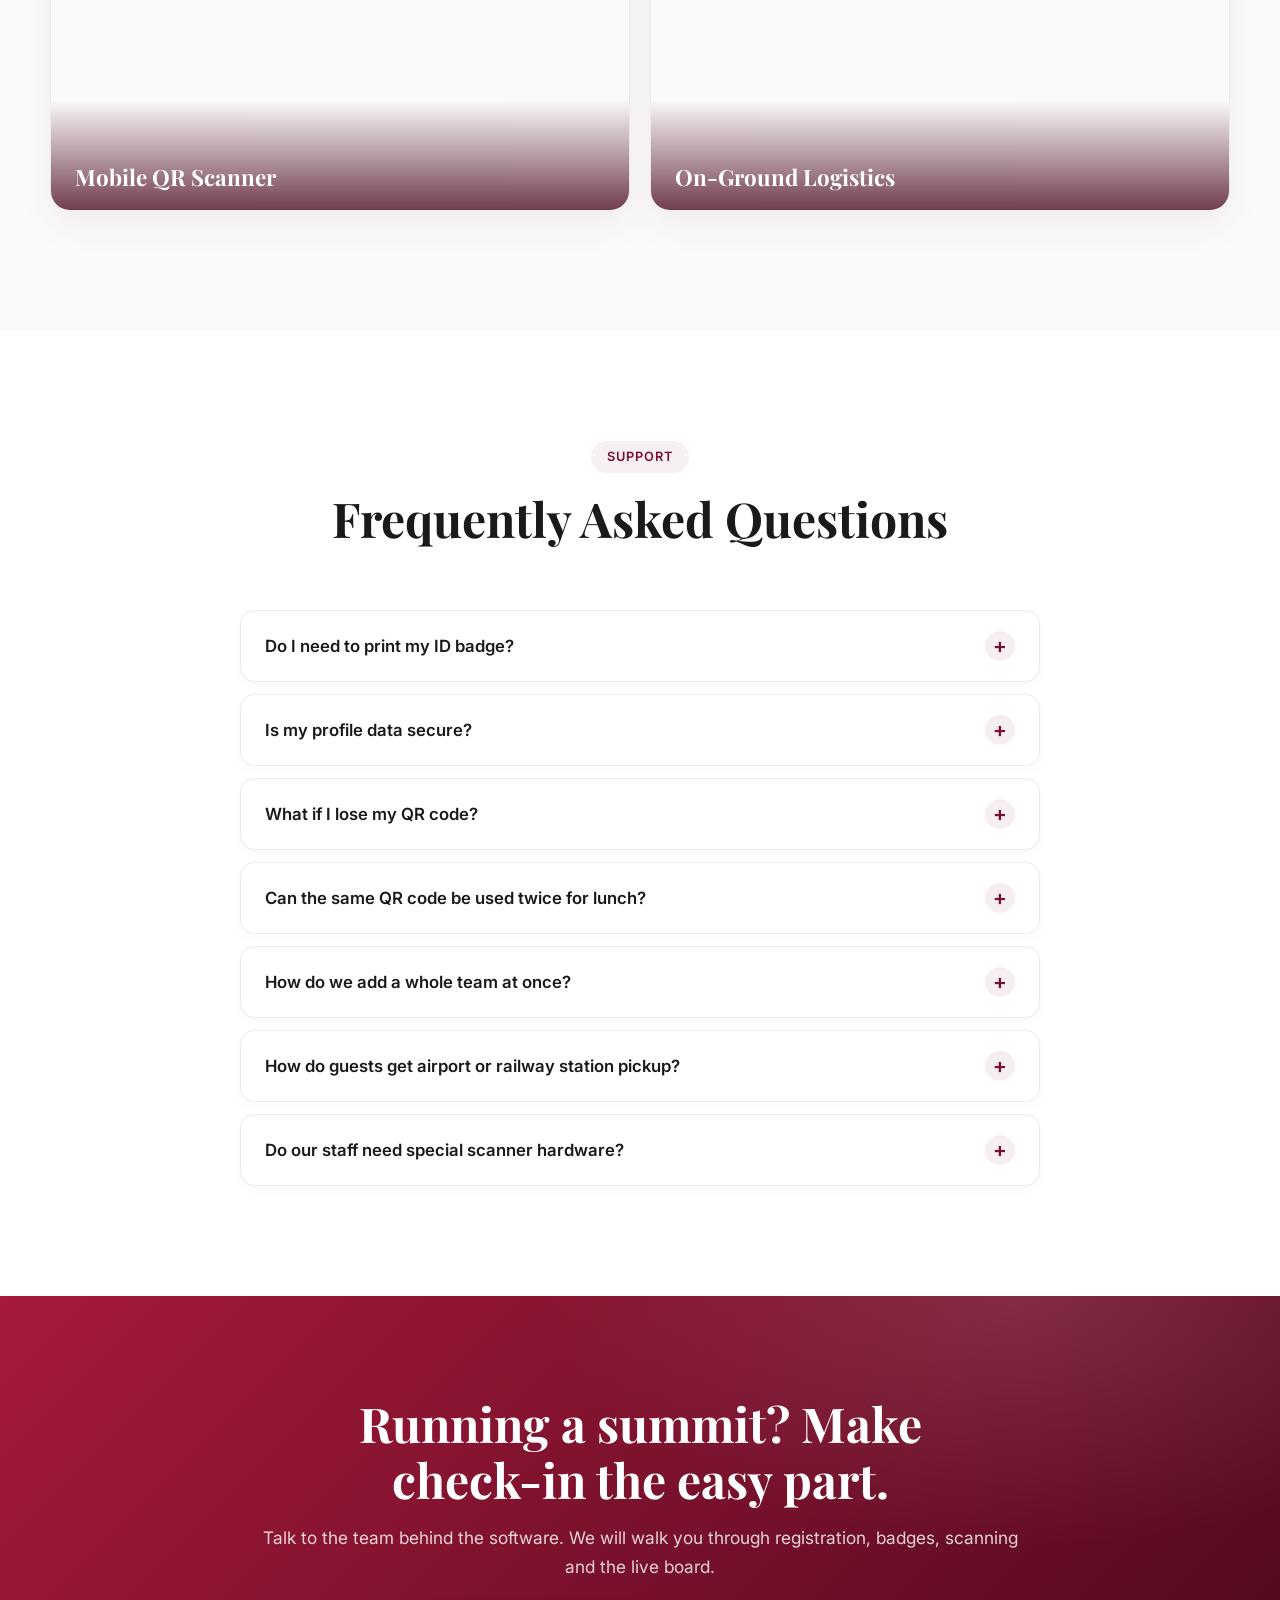
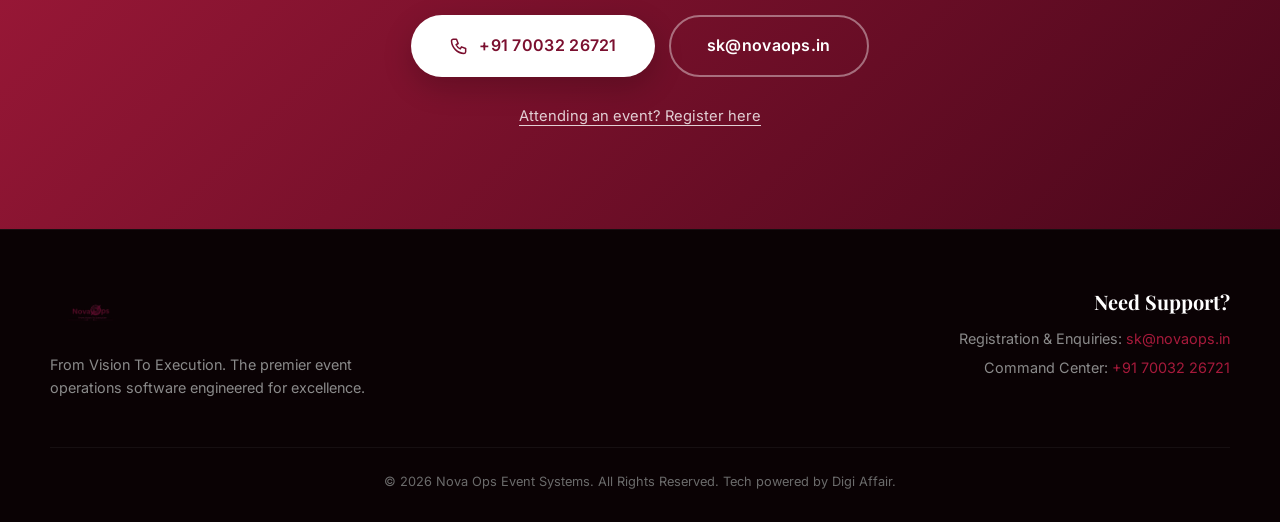
==== commit 3d01f34d: "Fix and direct-link all ngrok routes (admin-login, live, register)" ====
--- a/index.html
+++ b/index.html
@@ -176,10 +176,10 @@
         <div class="nav-links">
           <a href="#how-it-works">How It Works</a>
           <a href="#features">Features</a>
-          <a href="/live">Live Dashboard</a>
-          <a href="https://emporium-isotope-finally.ngrok-free.dev/admin-login" target="_blank" rel="noopener noreferrer" data-live-check="true">Admin Login</a>
-        </div>
-        <a href="https://emporium-isotope-finally.ngrok-free.dev" class="nav-btn" target="_blank" rel="noopener noreferrer" data-live-check="true">Register Now</a>
+          <a href="https://emporium-isotope-finally.ngrok-free.dev/live" target="_blank" rel="noopener noreferrer">Live Dashboard</a>
+          <a href="https://emporium-isotope-finally.ngrok-free.dev/admin-login" target="_blank" rel="noopener noreferrer">Admin Login</a>
+        </div>
+        <a href="https://emporium-isotope-finally.ngrok-free.dev" class="nav-btn" target="_blank" rel="noopener noreferrer">Register Now</a>
       </div>
 
       <button class="menu-btn" id="menuBtn" aria-label="Toggle menu" aria-expanded="false" aria-controls="mobileMenu">
@@ -193,9 +193,9 @@
     <div class="mobile-links">
       <a href="#how-it-works" class="mobile-link">How It Works</a>
       <a href="#features" class="mobile-link">Features</a>
-      <a href="/live" class="mobile-link">Live Dashboard</a>
-      <a href="https://emporium-isotope-finally.ngrok-free.dev/admin-login" class="mobile-link" target="_blank" rel="noopener noreferrer" data-live-check="true">Admin Login</a>
-      <a href="https://emporium-isotope-finally.ngrok-free.dev" class="btn btn-primary mobile-link" target="_blank" rel="noopener noreferrer" data-live-check="true">Register Now</a>
+      <a href="https://emporium-isotope-finally.ngrok-free.dev/live" class="mobile-link" target="_blank" rel="noopener noreferrer">Live Dashboard</a>
+      <a href="https://emporium-isotope-finally.ngrok-free.dev/admin-login" class="mobile-link" target="_blank" rel="noopener noreferrer">Admin Login</a>
+      <a href="https://emporium-isotope-finally.ngrok-free.dev" class="btn btn-primary mobile-link" target="_blank" rel="noopener noreferrer">Register Now</a>
     </div>
   </div>
 
@@ -225,7 +225,7 @@
 
               Call Us
             </a>
-            <a href="/live" class="btn btn-ghost">See the live board</a>
+            <a href="https://emporium-isotope-finally.ngrok-free.dev/live" class="btn btn-ghost" target="_blank" rel="noopener noreferrer">See the live board</a>
           </div>
           <p class="proof reveal" style="--d:320ms">
             <span>Run on the ground at</span>
@@ -716,7 +716,8 @@
           </a>
           <a href="mailto:sk@novaops.in" class="btn btn-outline-light">sk@novaops.in</a>
         </div>
-        <a class="cta-link" href="https://emporium-isotope-finally.ngrok-free.dev" target="_blank" rel="noopener noreferrer" data-live-check="true">Attending an event? Register here</a>
+        <a class="cta-link" href="https://emporium-isotope-finally.ngrok-free.dev" target="_blank"
+          rel="noopener noreferrer">Attending an event? Register here</a>
       </div>
     </section>
 
@@ -757,4 +758,5 @@
 
   <script src="script.js" defer></script>
 </body>
-</html>
+
+</html>
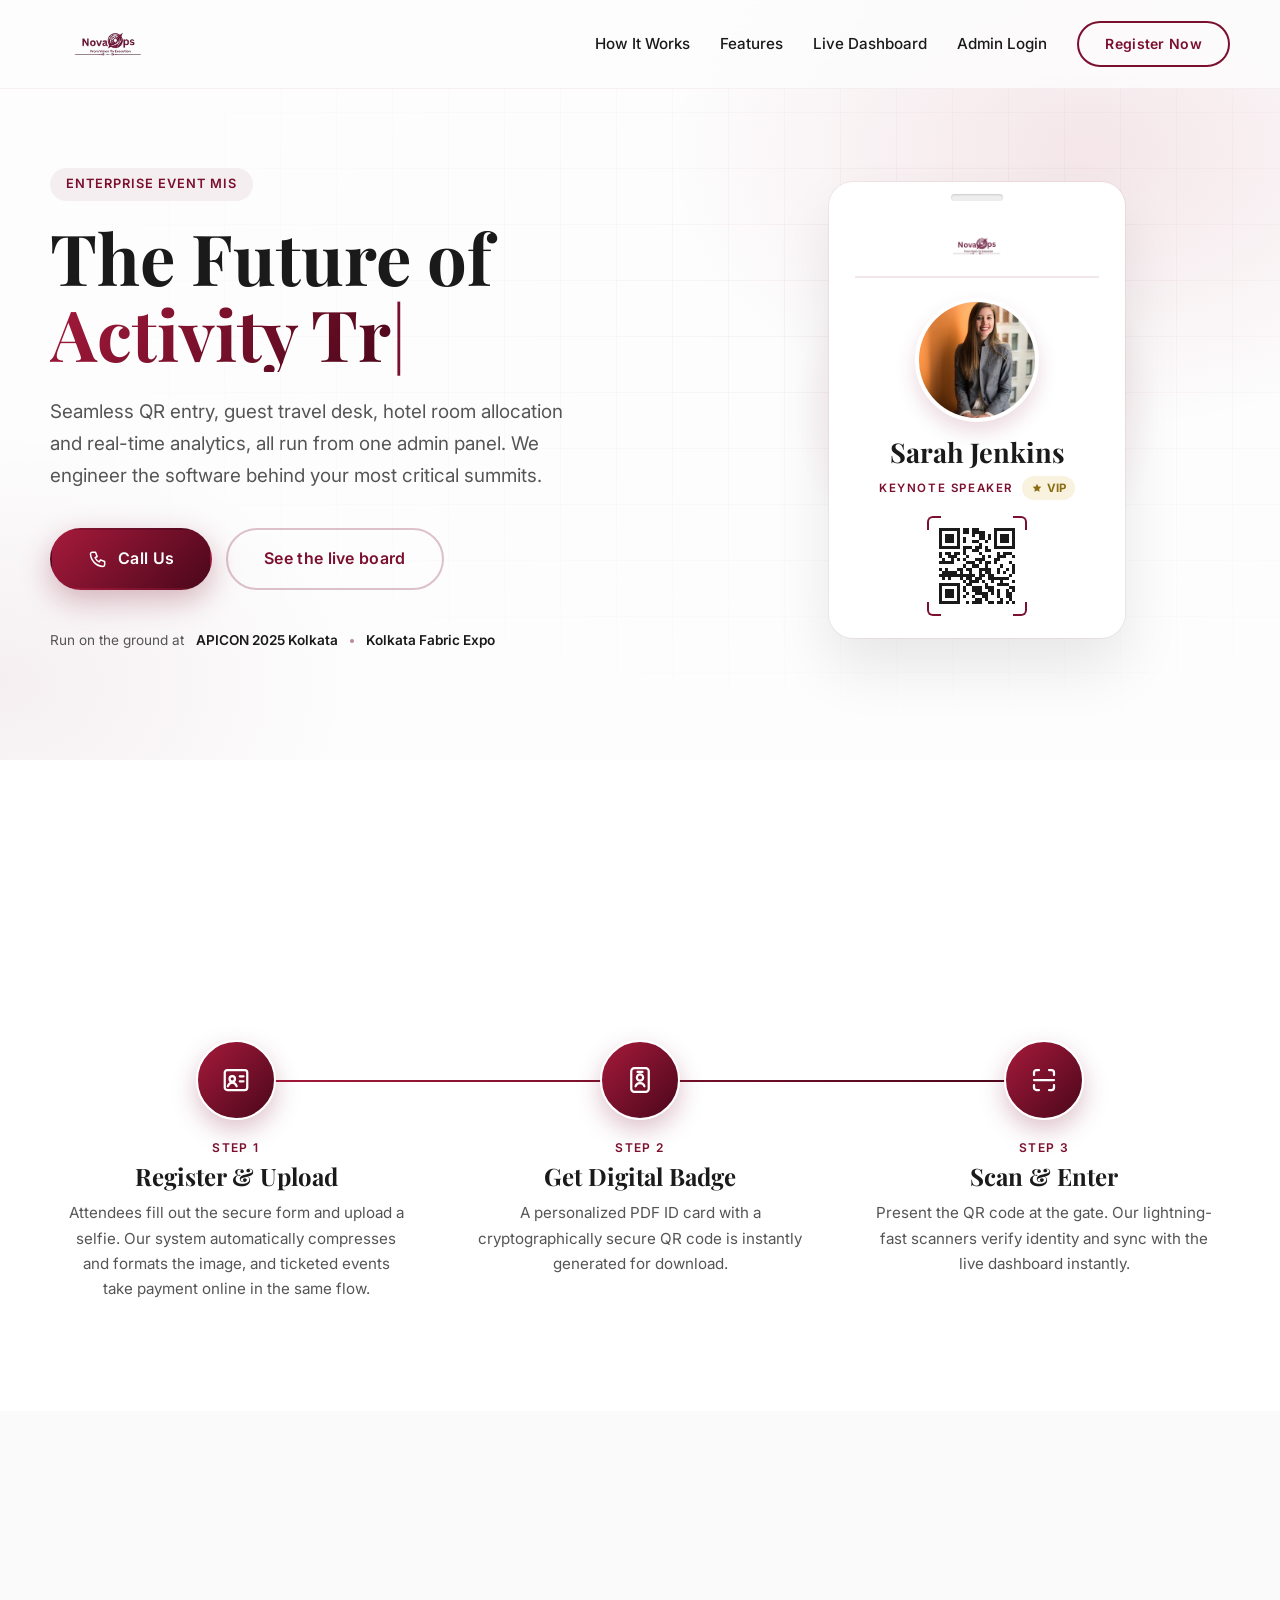
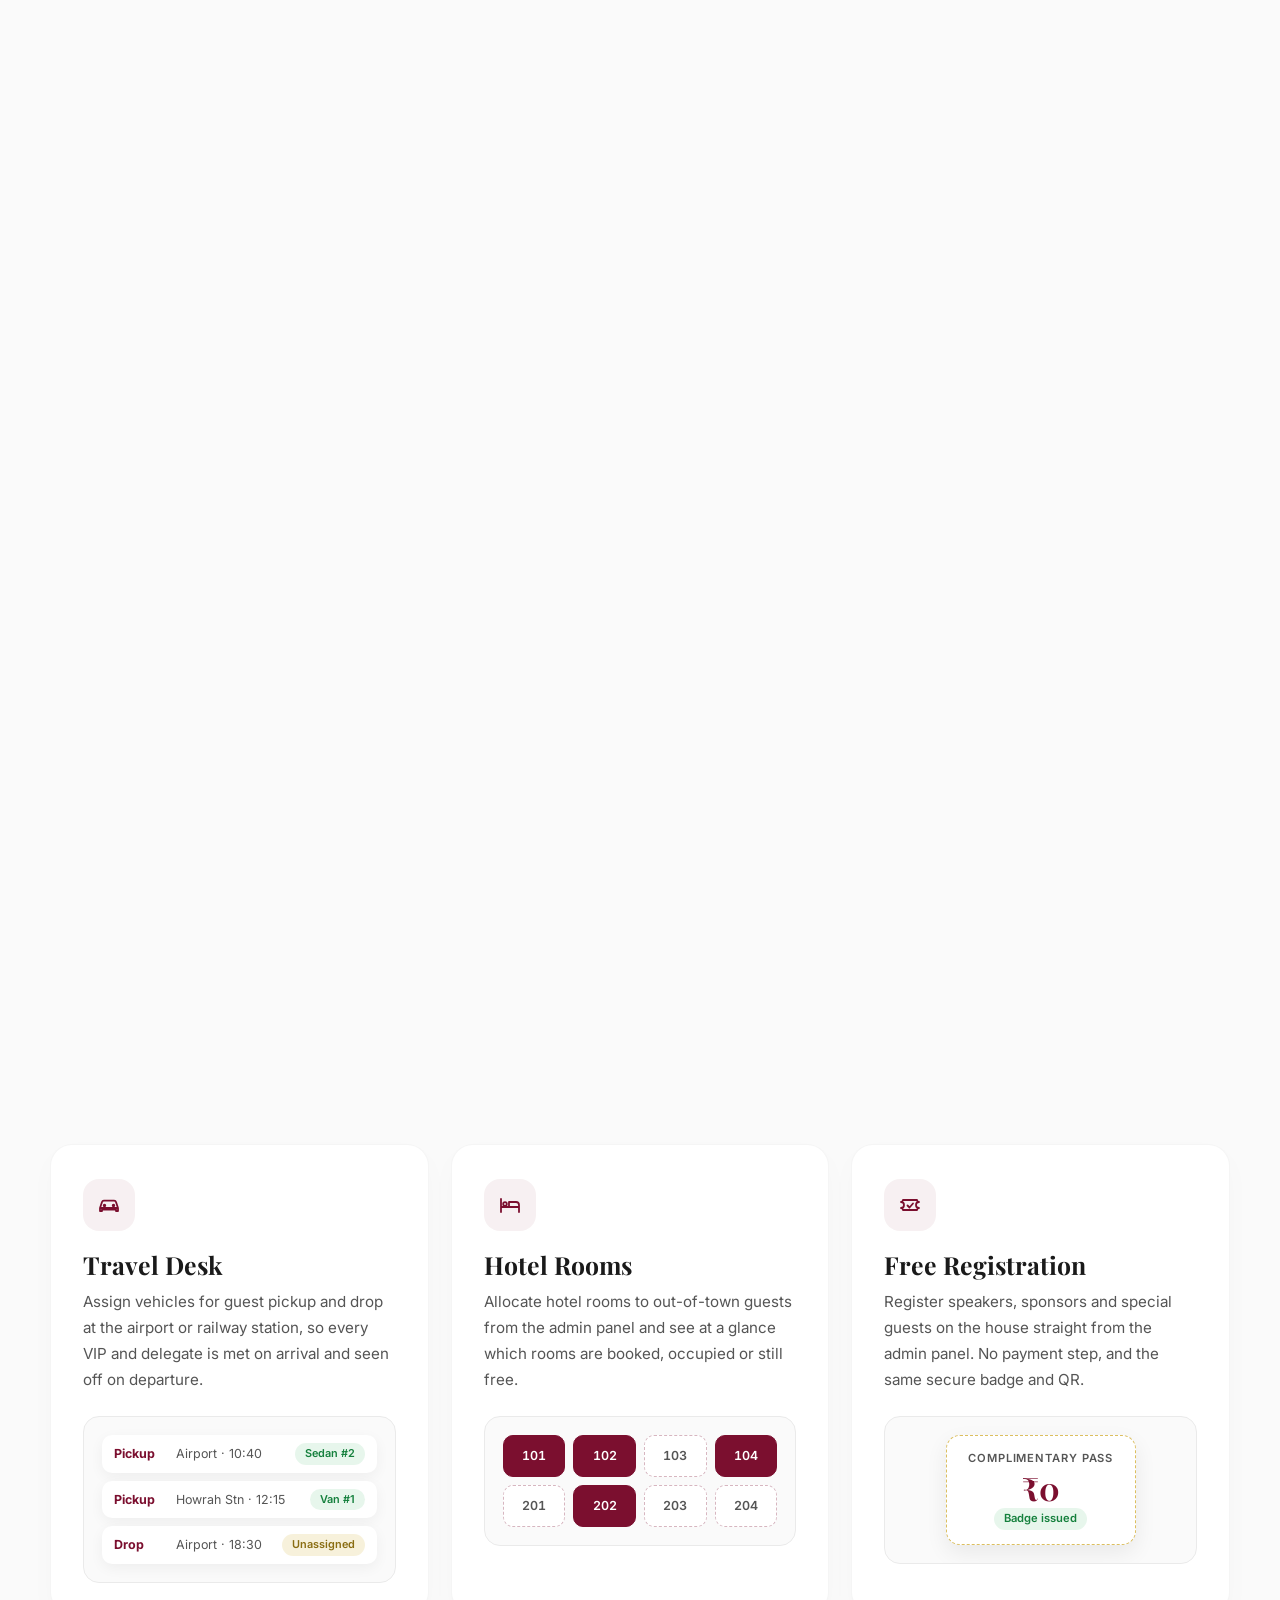
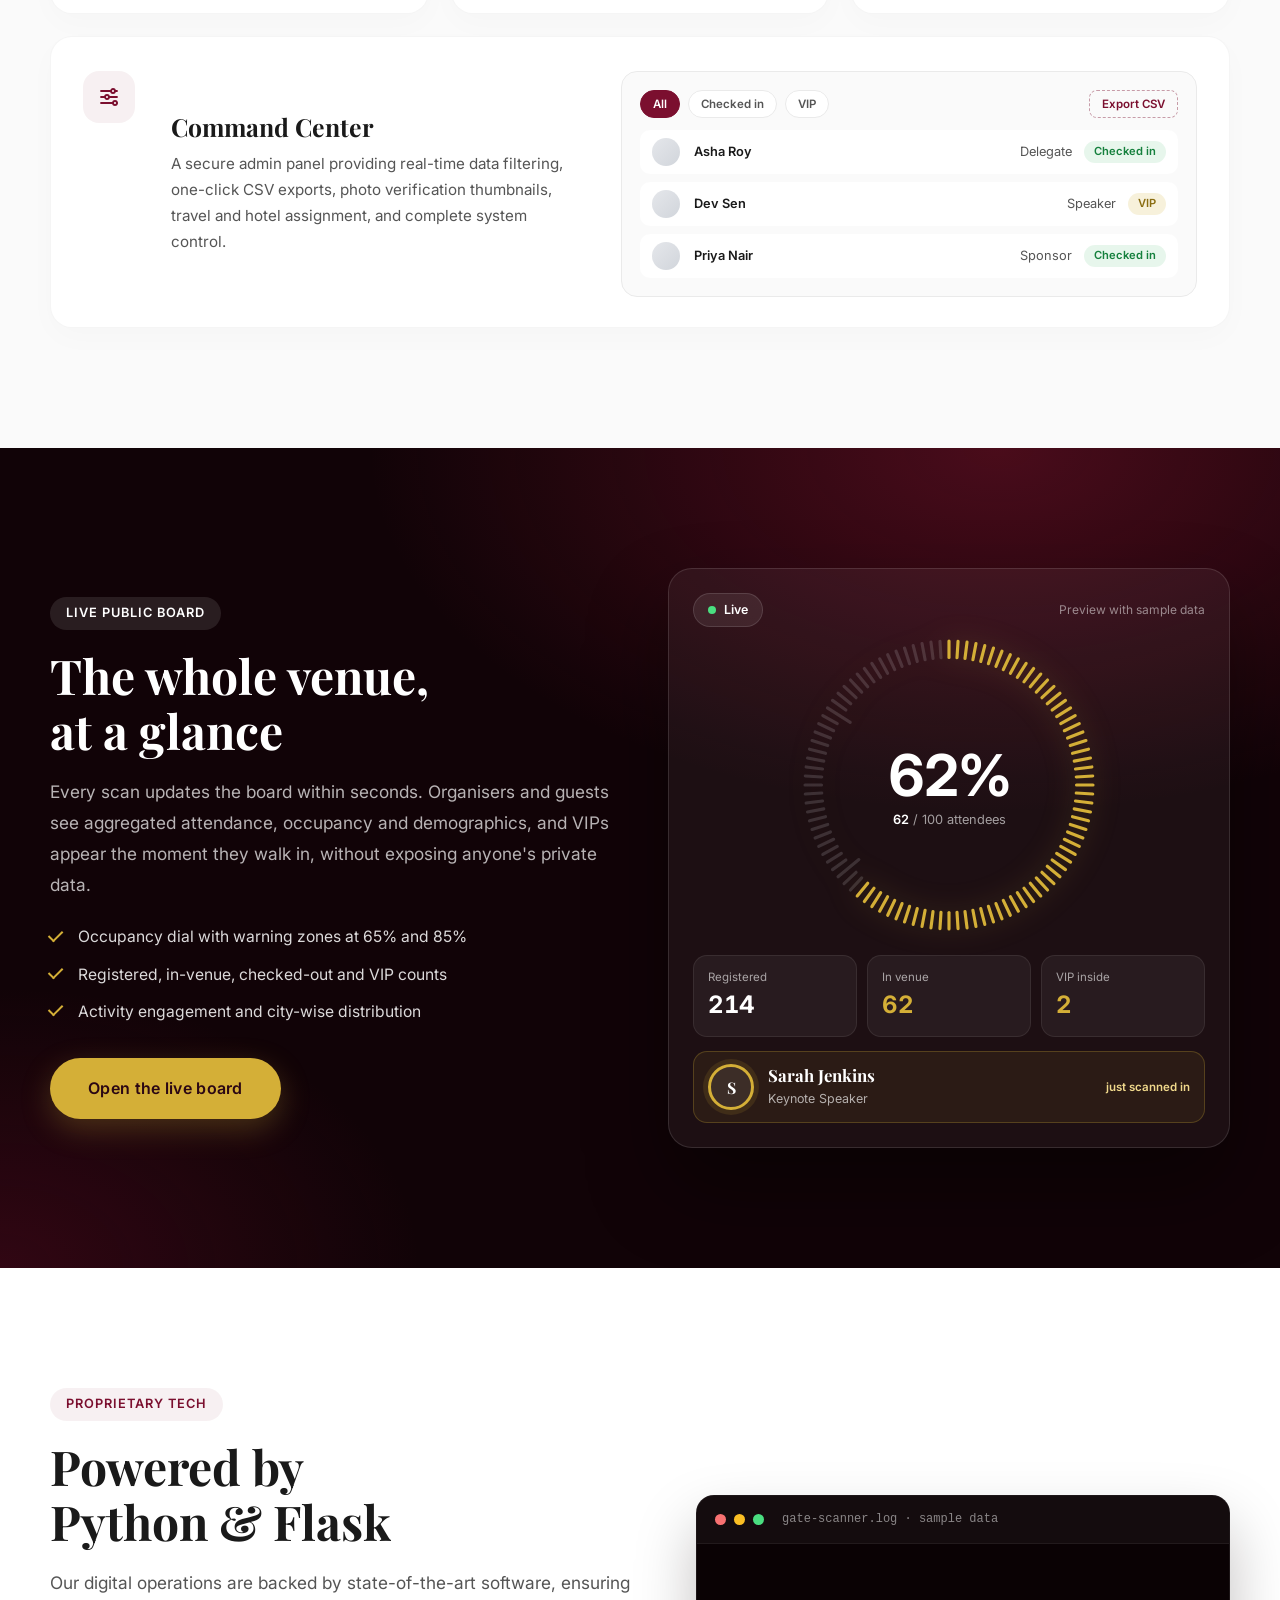
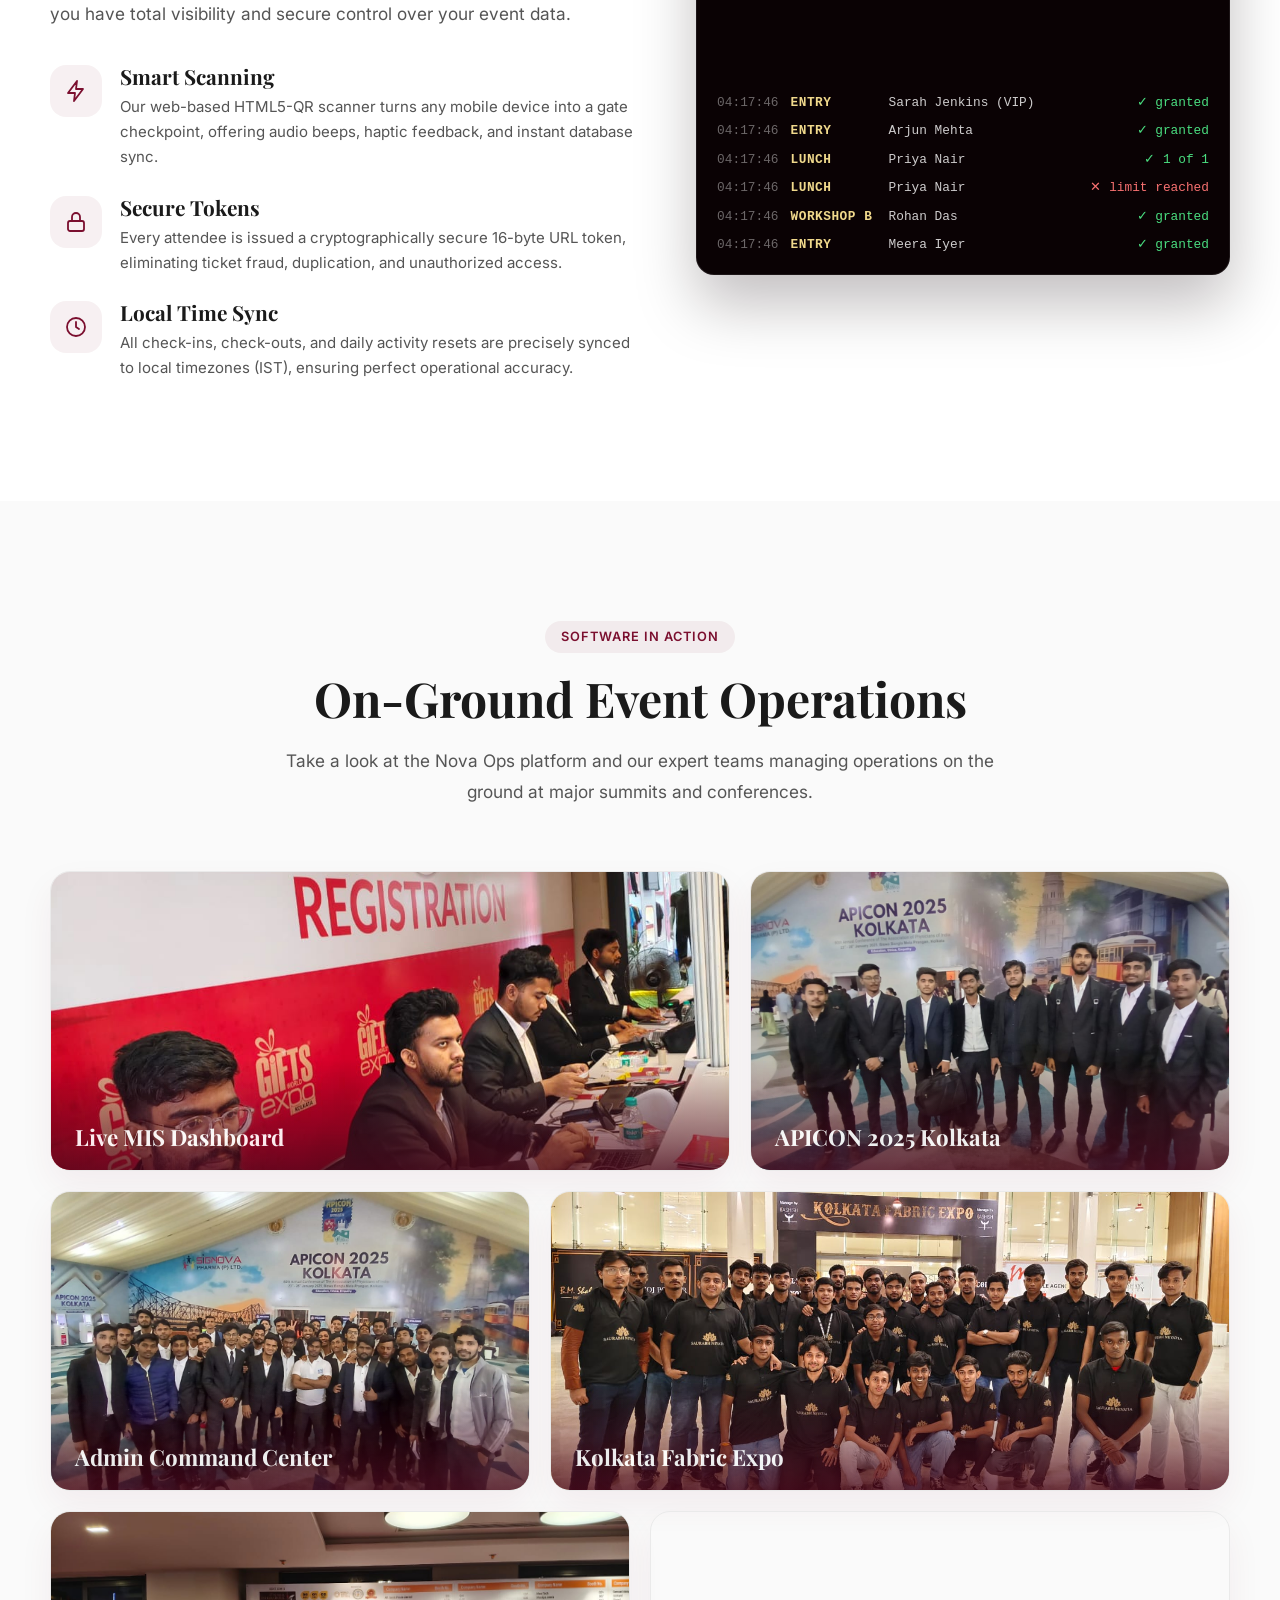
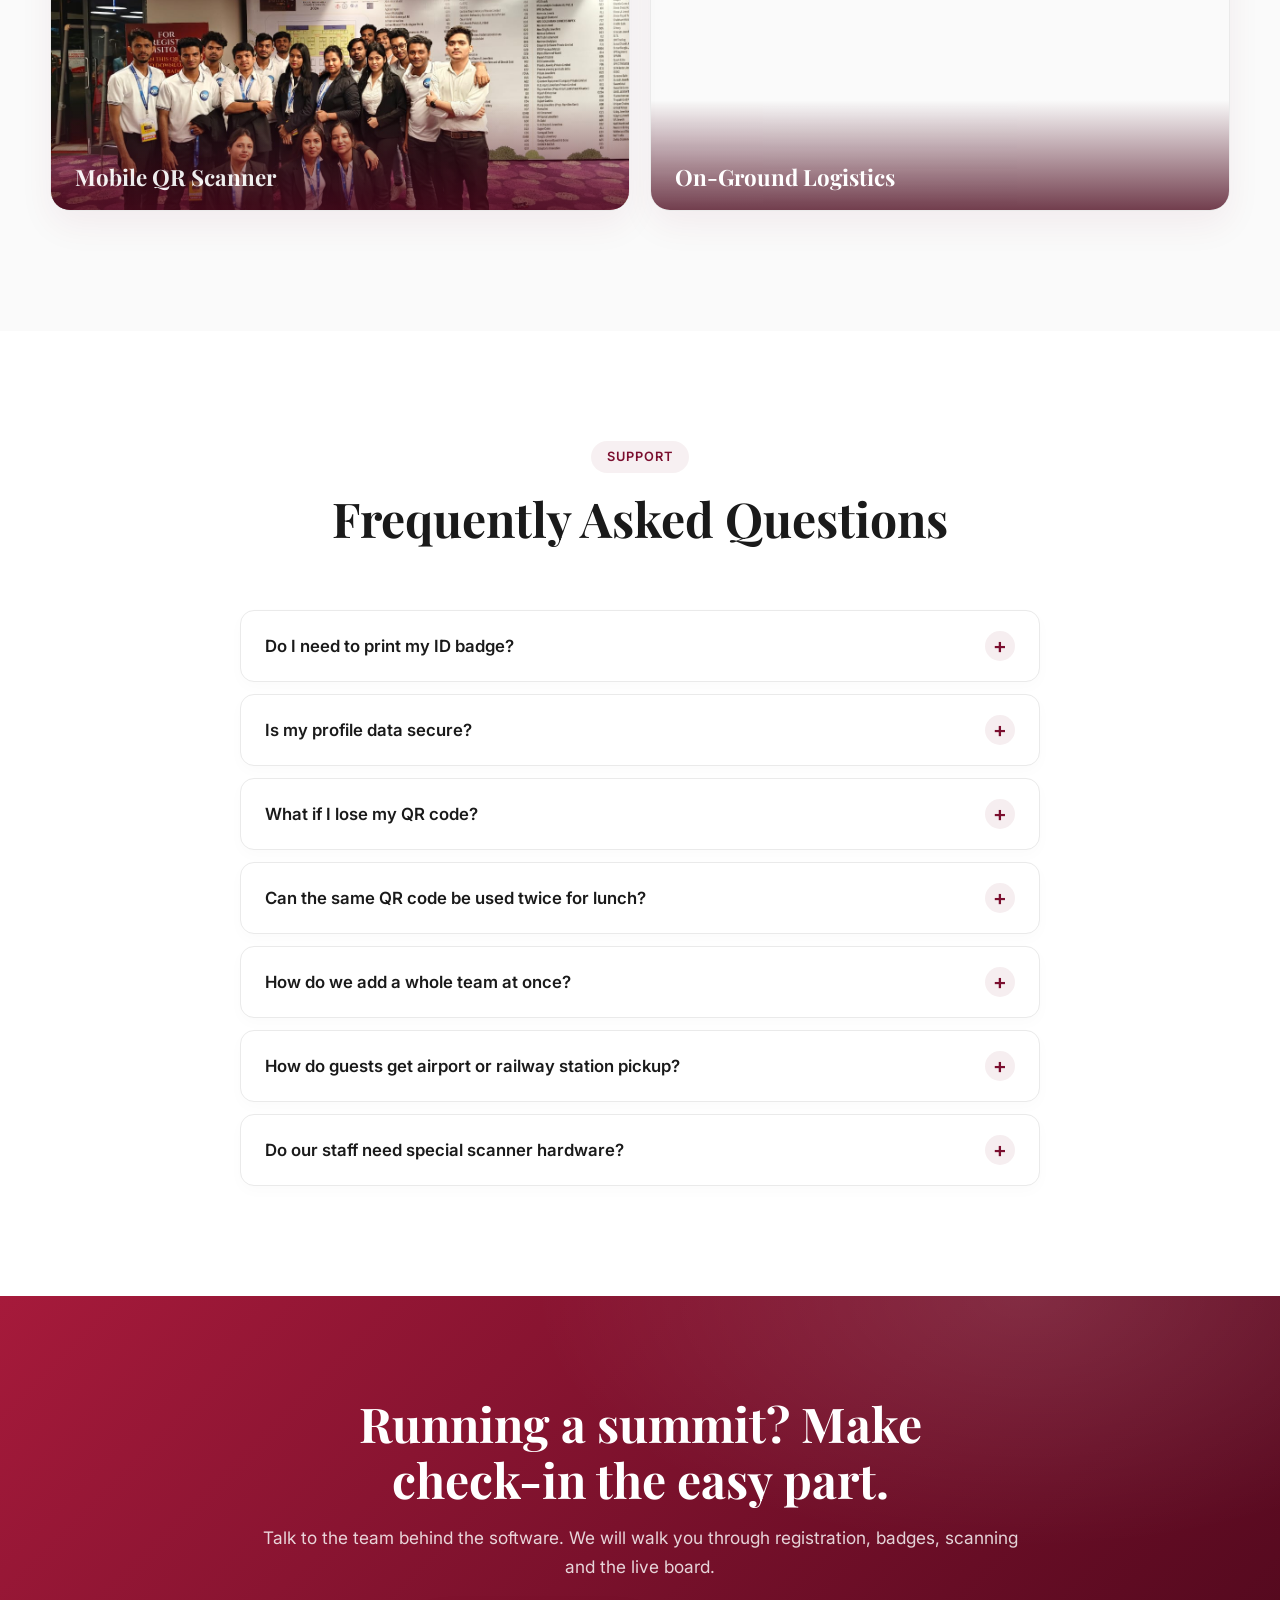
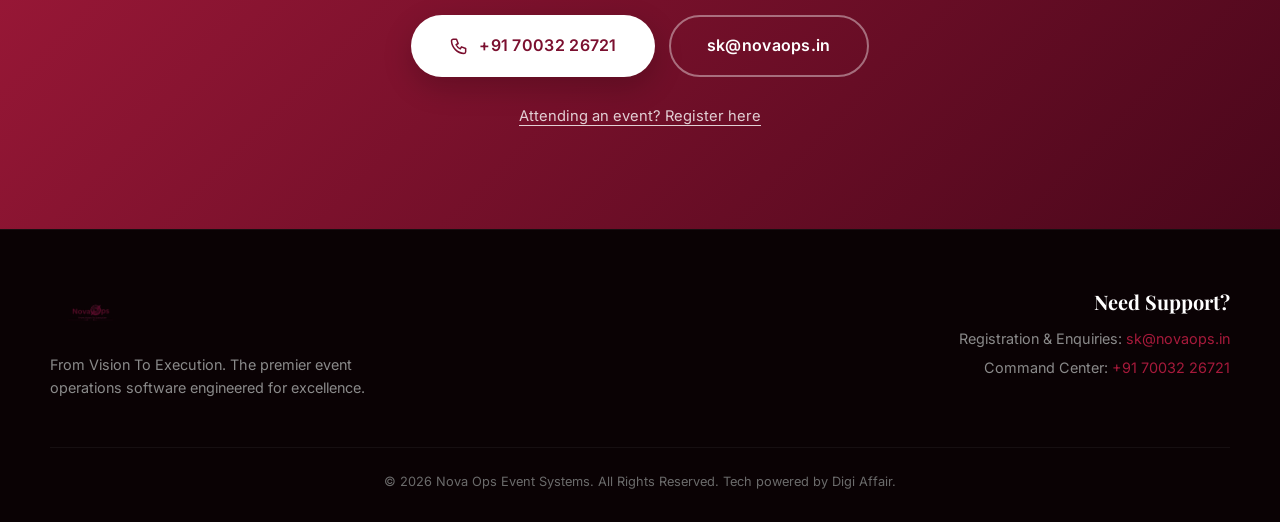
==== commit 8818736d: "feat: integrate Google Tag Manager into HTML templates" ====
--- a/index.html
+++ b/index.html
@@ -2,6 +2,18 @@
 <html lang="en-IN">
 
 <head>
+  <!-- Google Tag Manager -->
+  <script>(function(w,d,s,l,i){w[l]=w[l]||[];w[l].push({'gtm.start':
+  new Date().getTime(),event:'gtm.js'});var f=d.getElementsByTagName(s)[0],
+  j=d.createElement(s),dl=l!='dataLayer'?'&l='+l:'';j.async=true;j.src=
+  'https://www.googletagmanager.com/gtm.js?id='+i+dl;f.parentNode.insertBefore(j,f);
+  })(window,document,'script','dataLayer','GTM-NZS7LLC9');</script>
+  <!-- End Google Tag Manager -->
+  <script>
+    window.dataLayer = window.dataLayer || [];
+    function gtag(){dataLayer.push(arguments);}
+    gtag('js', new Date());
+  </script>
   <meta charset="UTF-8" />
   <meta name="viewport" content="width=device-width, initial-scale=1.0" />
   <meta name="theme-color" content="#7b0f2f" />
@@ -143,6 +155,10 @@
 </head>
 
 <body>
+  <!-- Google Tag Manager (noscript) -->
+  <noscript><iframe src="https://www.googletagmanager.com/ns.html?id=GTM-NZS7LLC9"
+  height="0" width="0" style="display:none;visibility:hidden"></iframe></noscript>
+  <!-- End Google Tag Manager (noscript) -->
 
   <!-- ============ PRELOADER ============ -->
   <div class="loader" id="loader" role="status" aria-live="polite" aria-label="Loading Nova Ops">
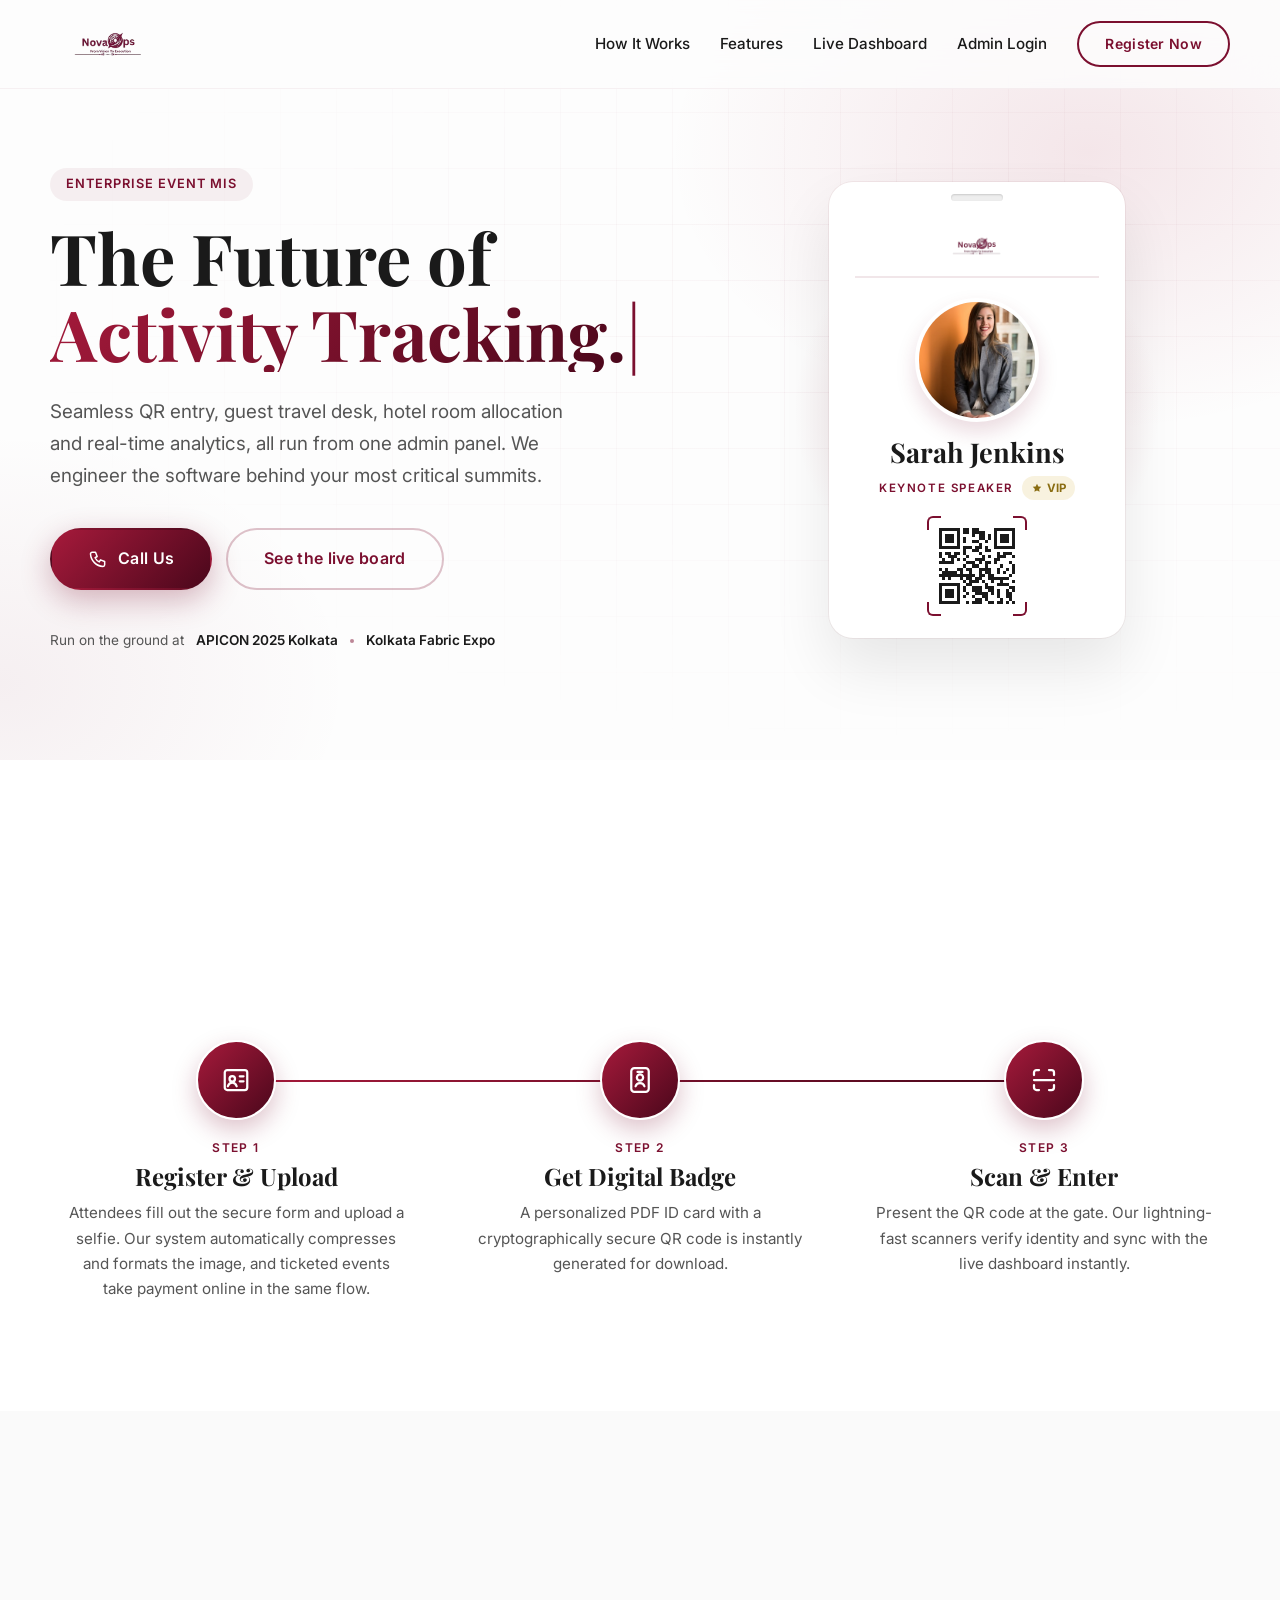
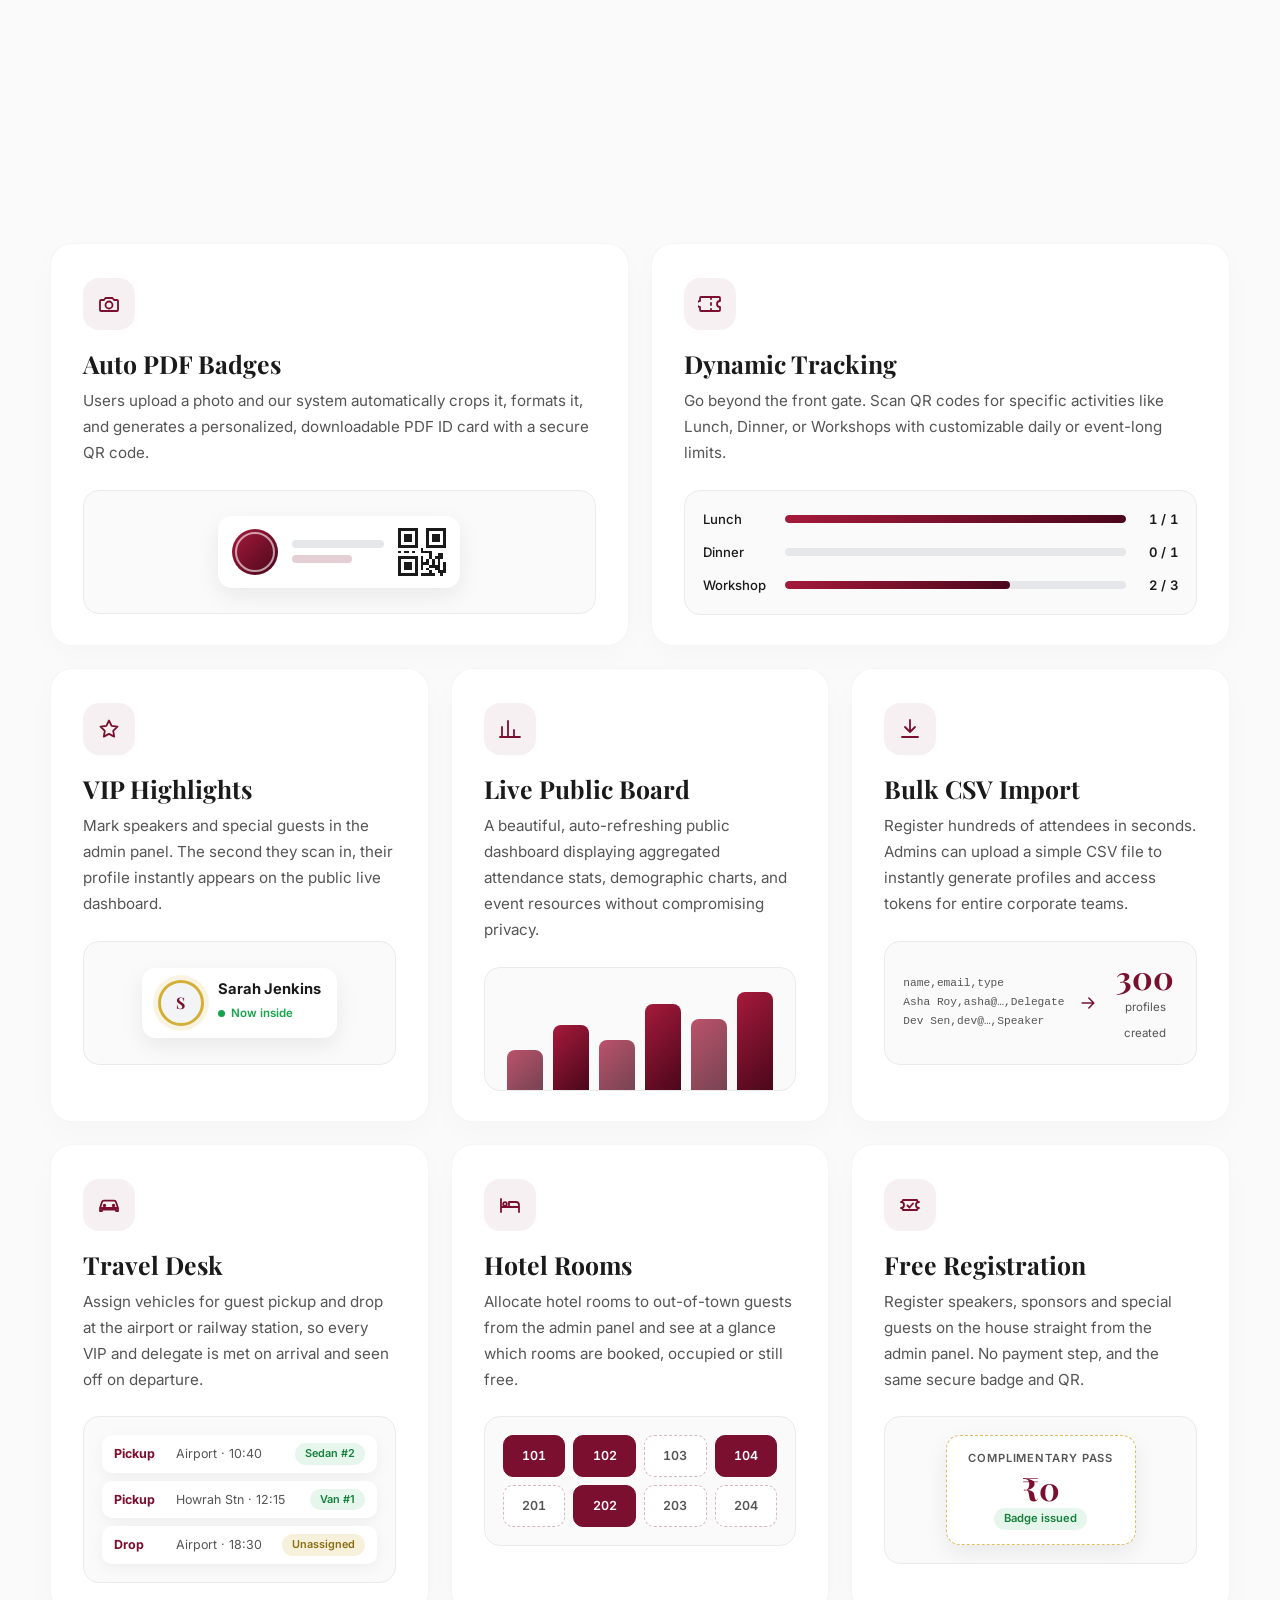
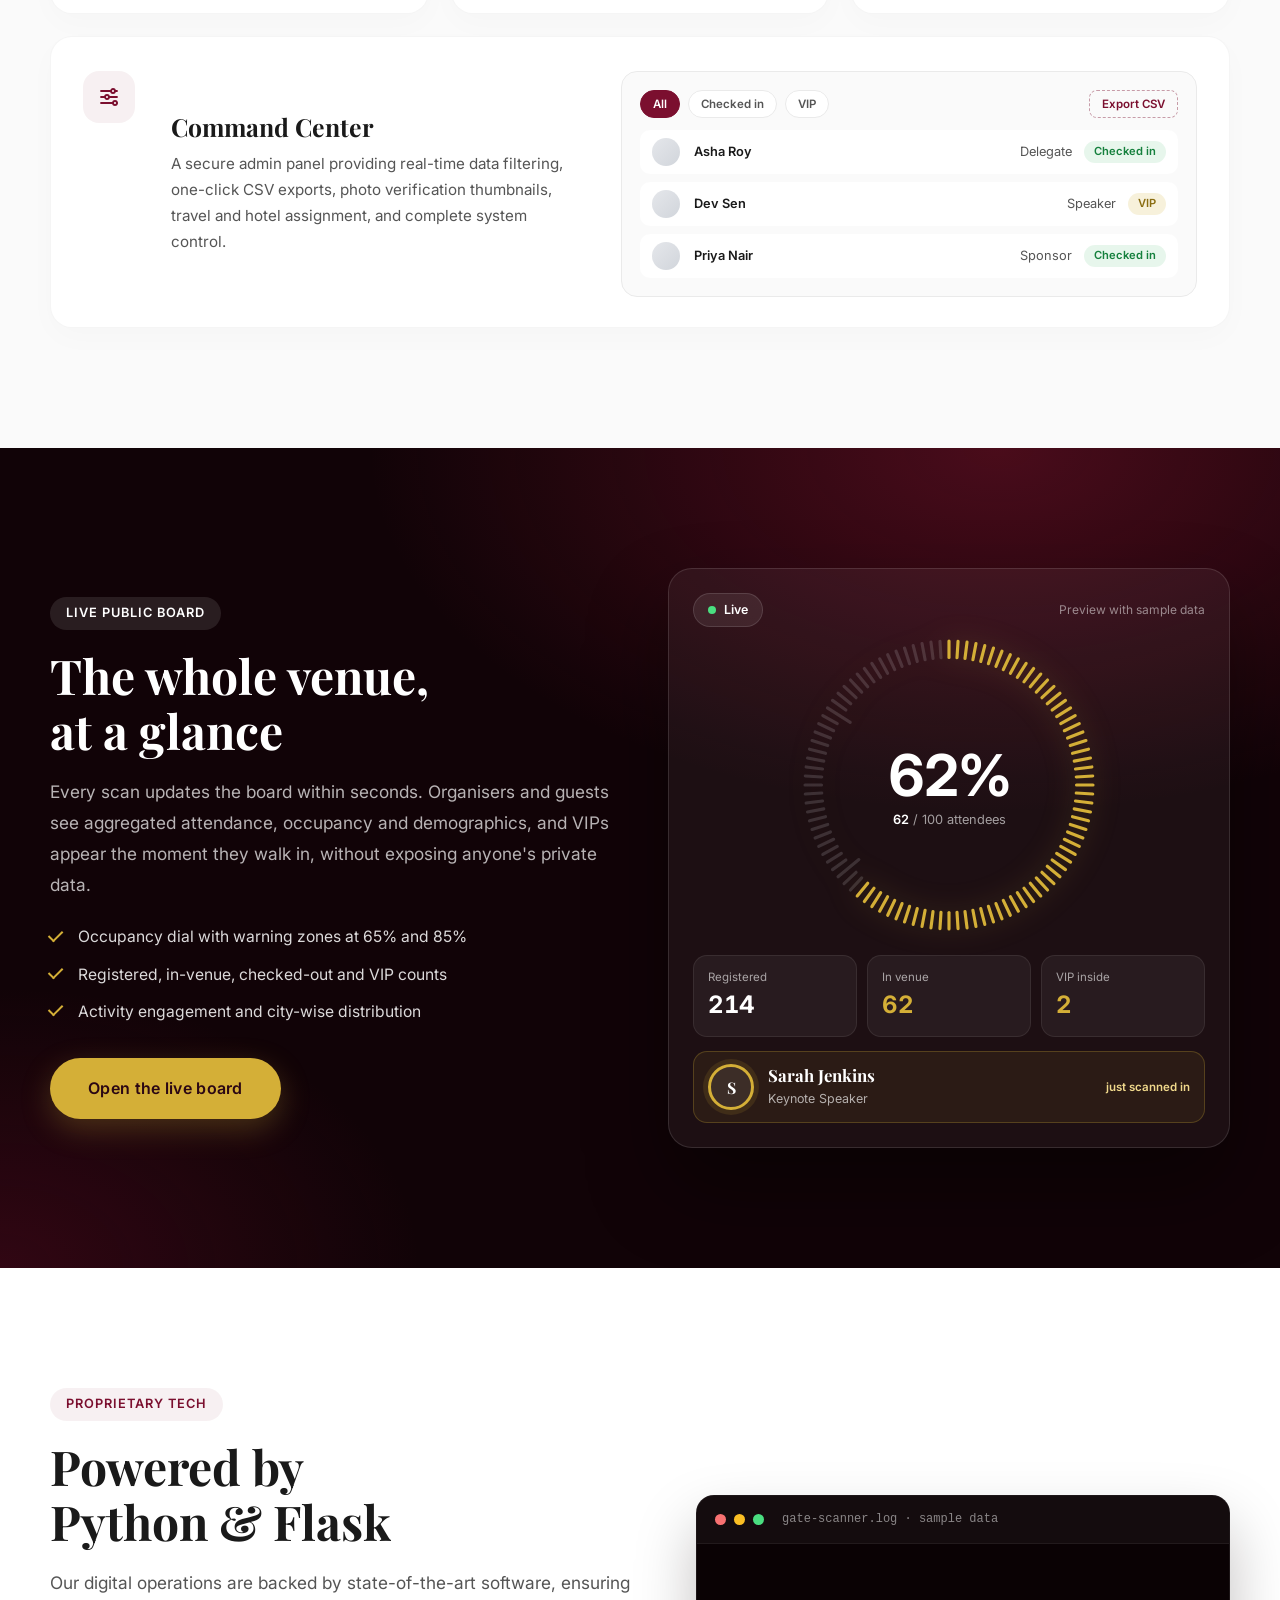
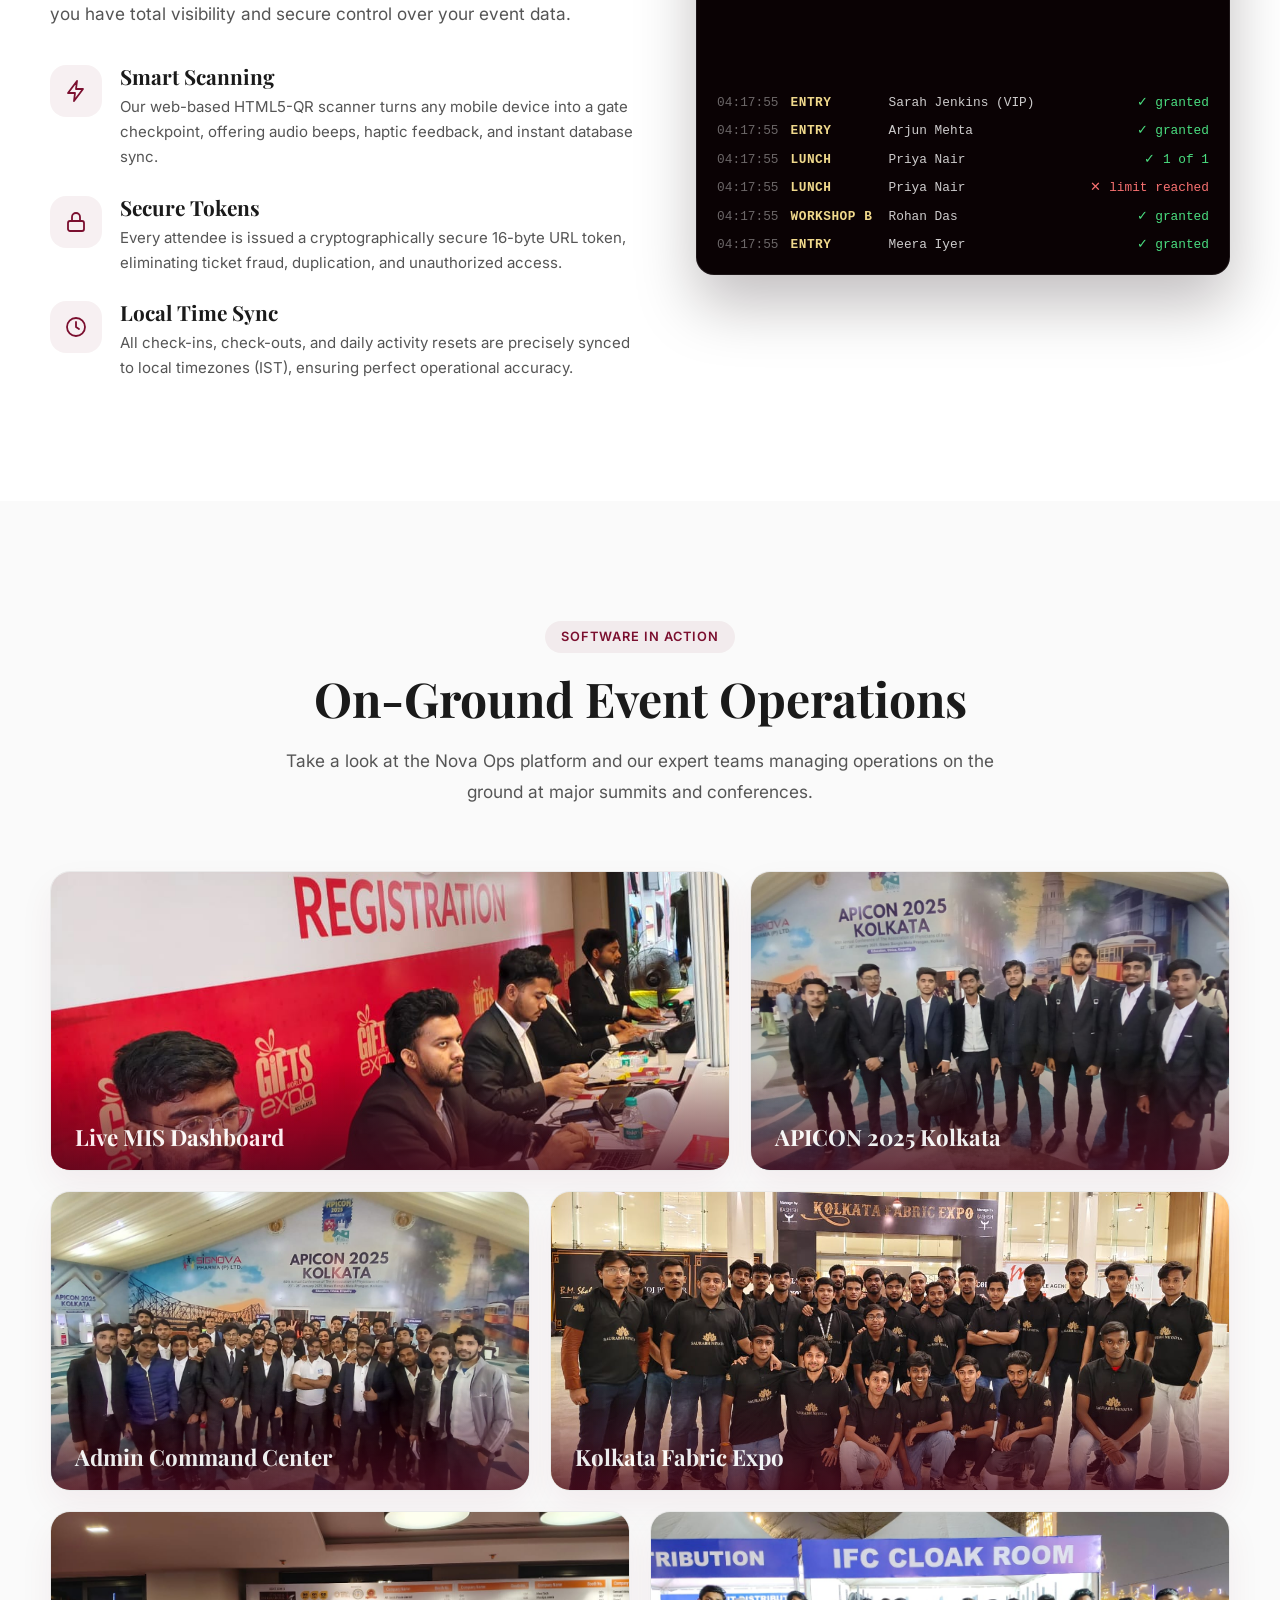
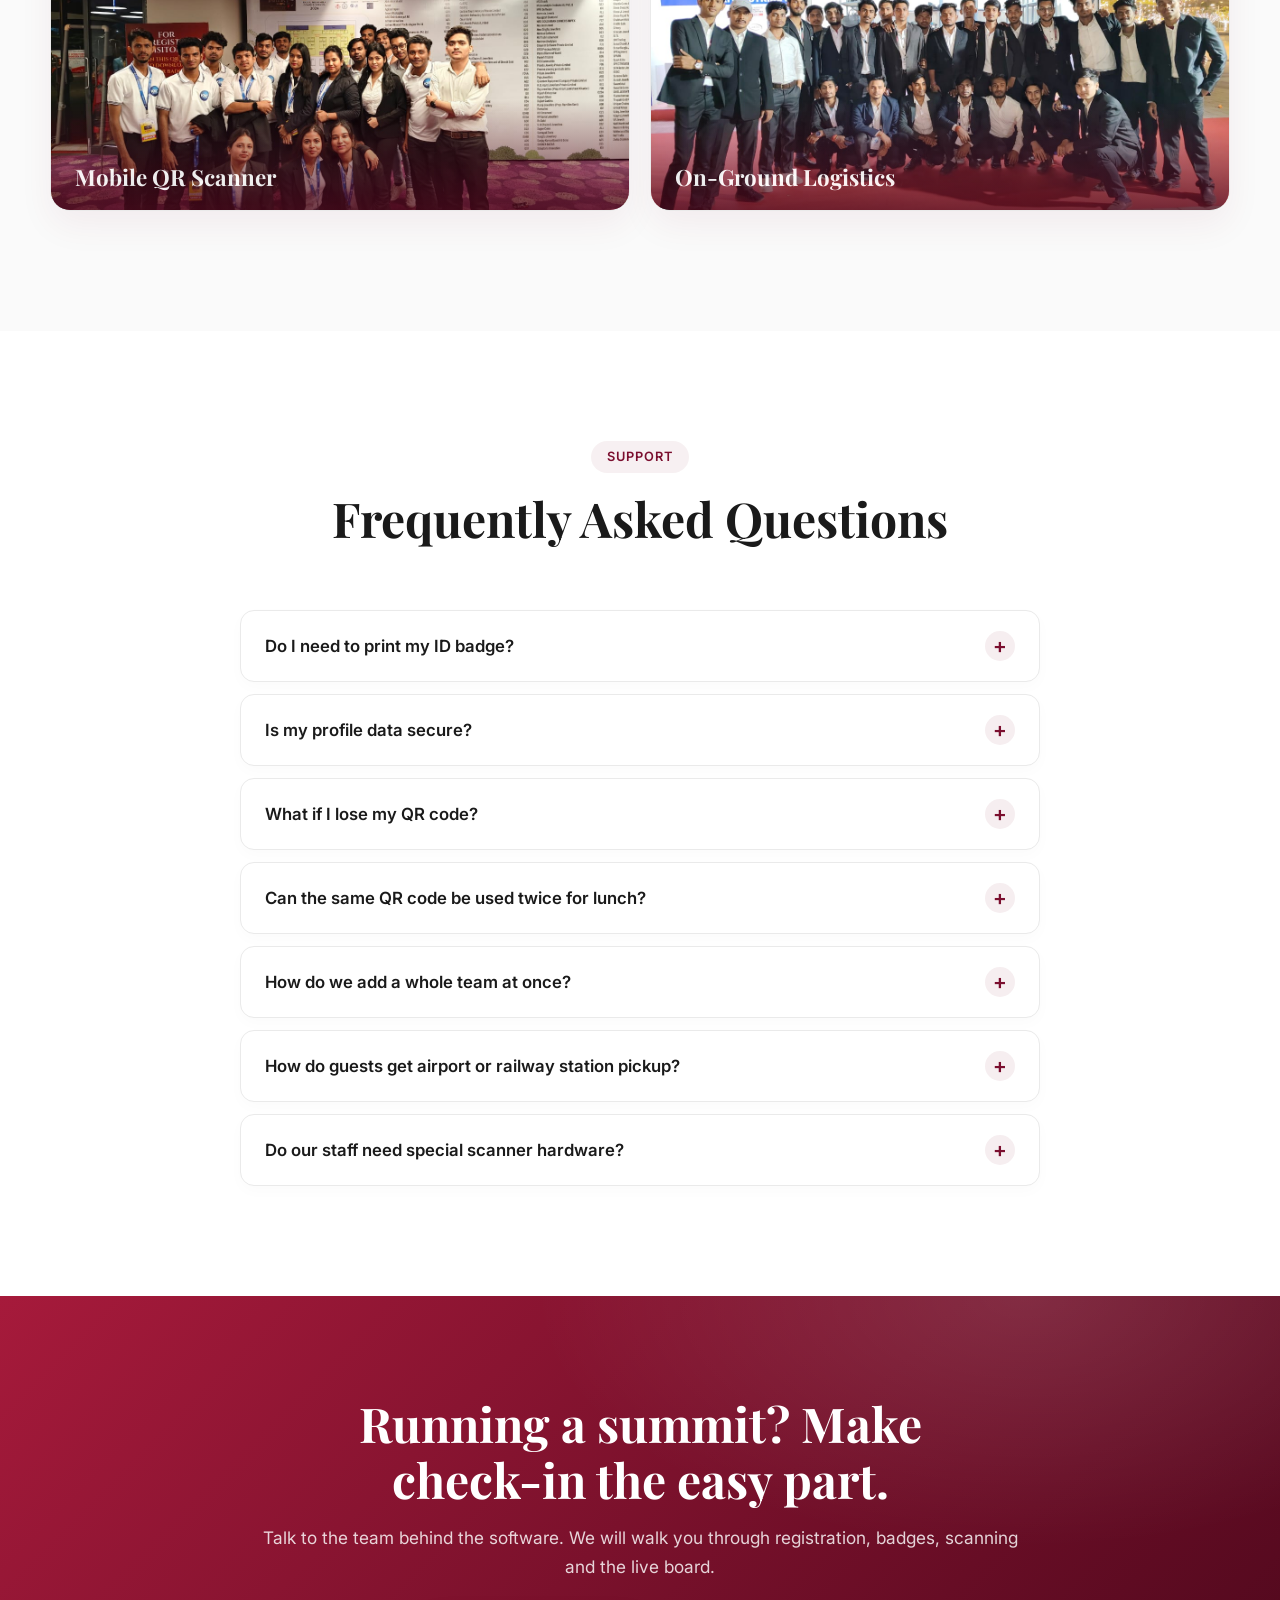
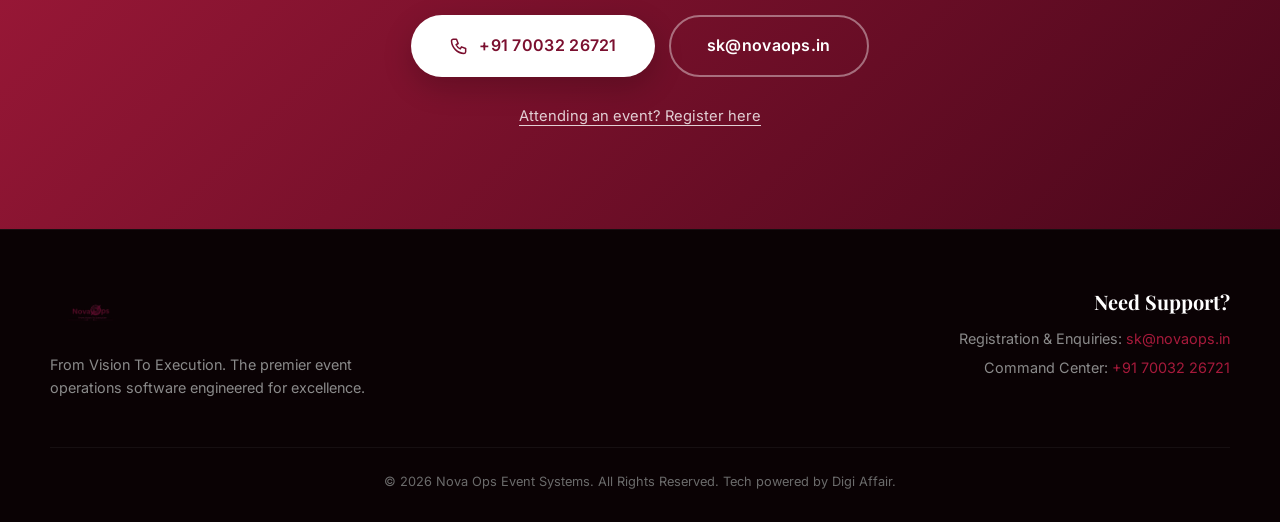
==== commit a6c7a92b: "chore: update Google Tag Manager ID to GTM-N4K7M383" ====
--- a/index.html
+++ b/index.html
@@ -7,7 +7,7 @@
   new Date().getTime(),event:'gtm.js'});var f=d.getElementsByTagName(s)[0],
   j=d.createElement(s),dl=l!='dataLayer'?'&l='+l:'';j.async=true;j.src=
   'https://www.googletagmanager.com/gtm.js?id='+i+dl;f.parentNode.insertBefore(j,f);
-  })(window,document,'script','dataLayer','GTM-NZS7LLC9');</script>
+  })(window,document,'script','dataLayer','GTM-N4K7M383');</script>
   <!-- End Google Tag Manager -->
   <script>
     window.dataLayer = window.dataLayer || [];
@@ -156,7 +156,7 @@
 
 <body>
   <!-- Google Tag Manager (noscript) -->
-  <noscript><iframe src="https://www.googletagmanager.com/ns.html?id=GTM-NZS7LLC9"
+  <noscript><iframe src="https://www.googletagmanager.com/ns.html?id=GTM-N4K7M383"
   height="0" width="0" style="display:none;visibility:hidden"></iframe></noscript>
   <!-- End Google Tag Manager (noscript) -->
 
